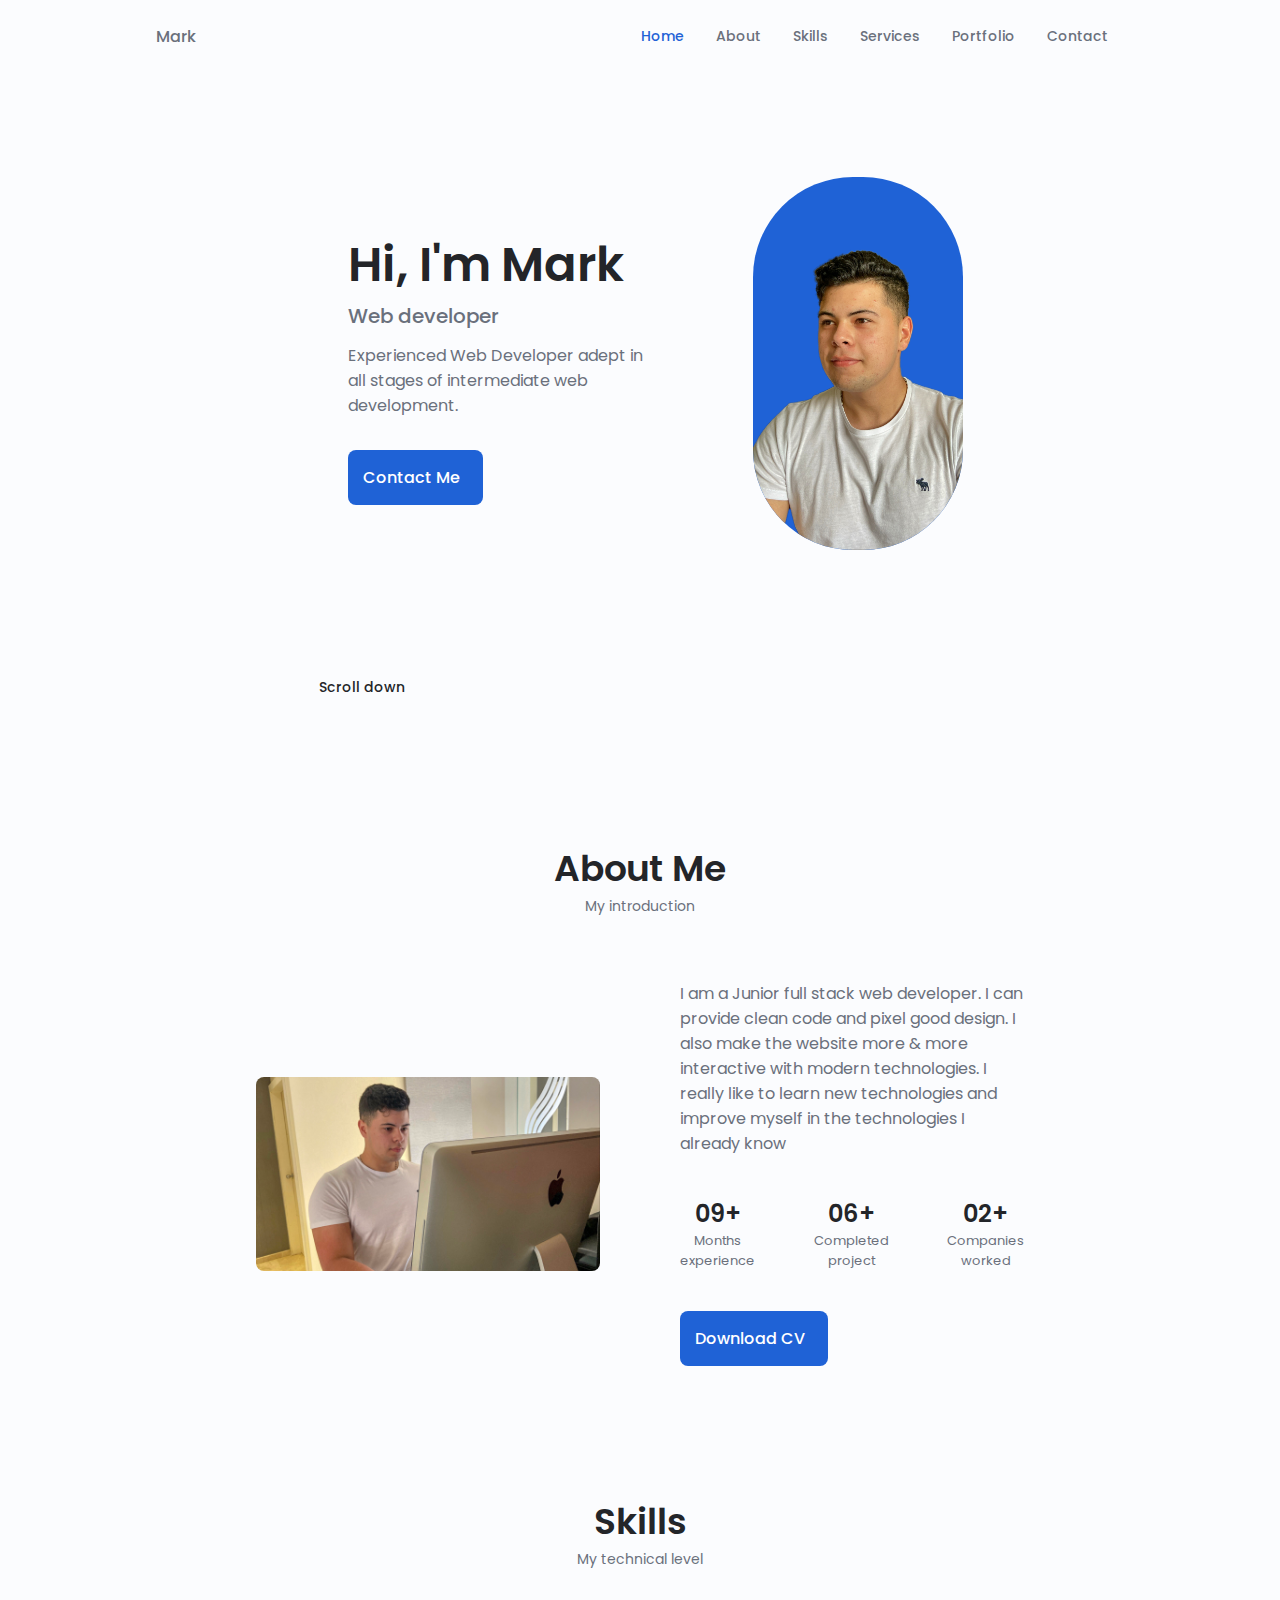
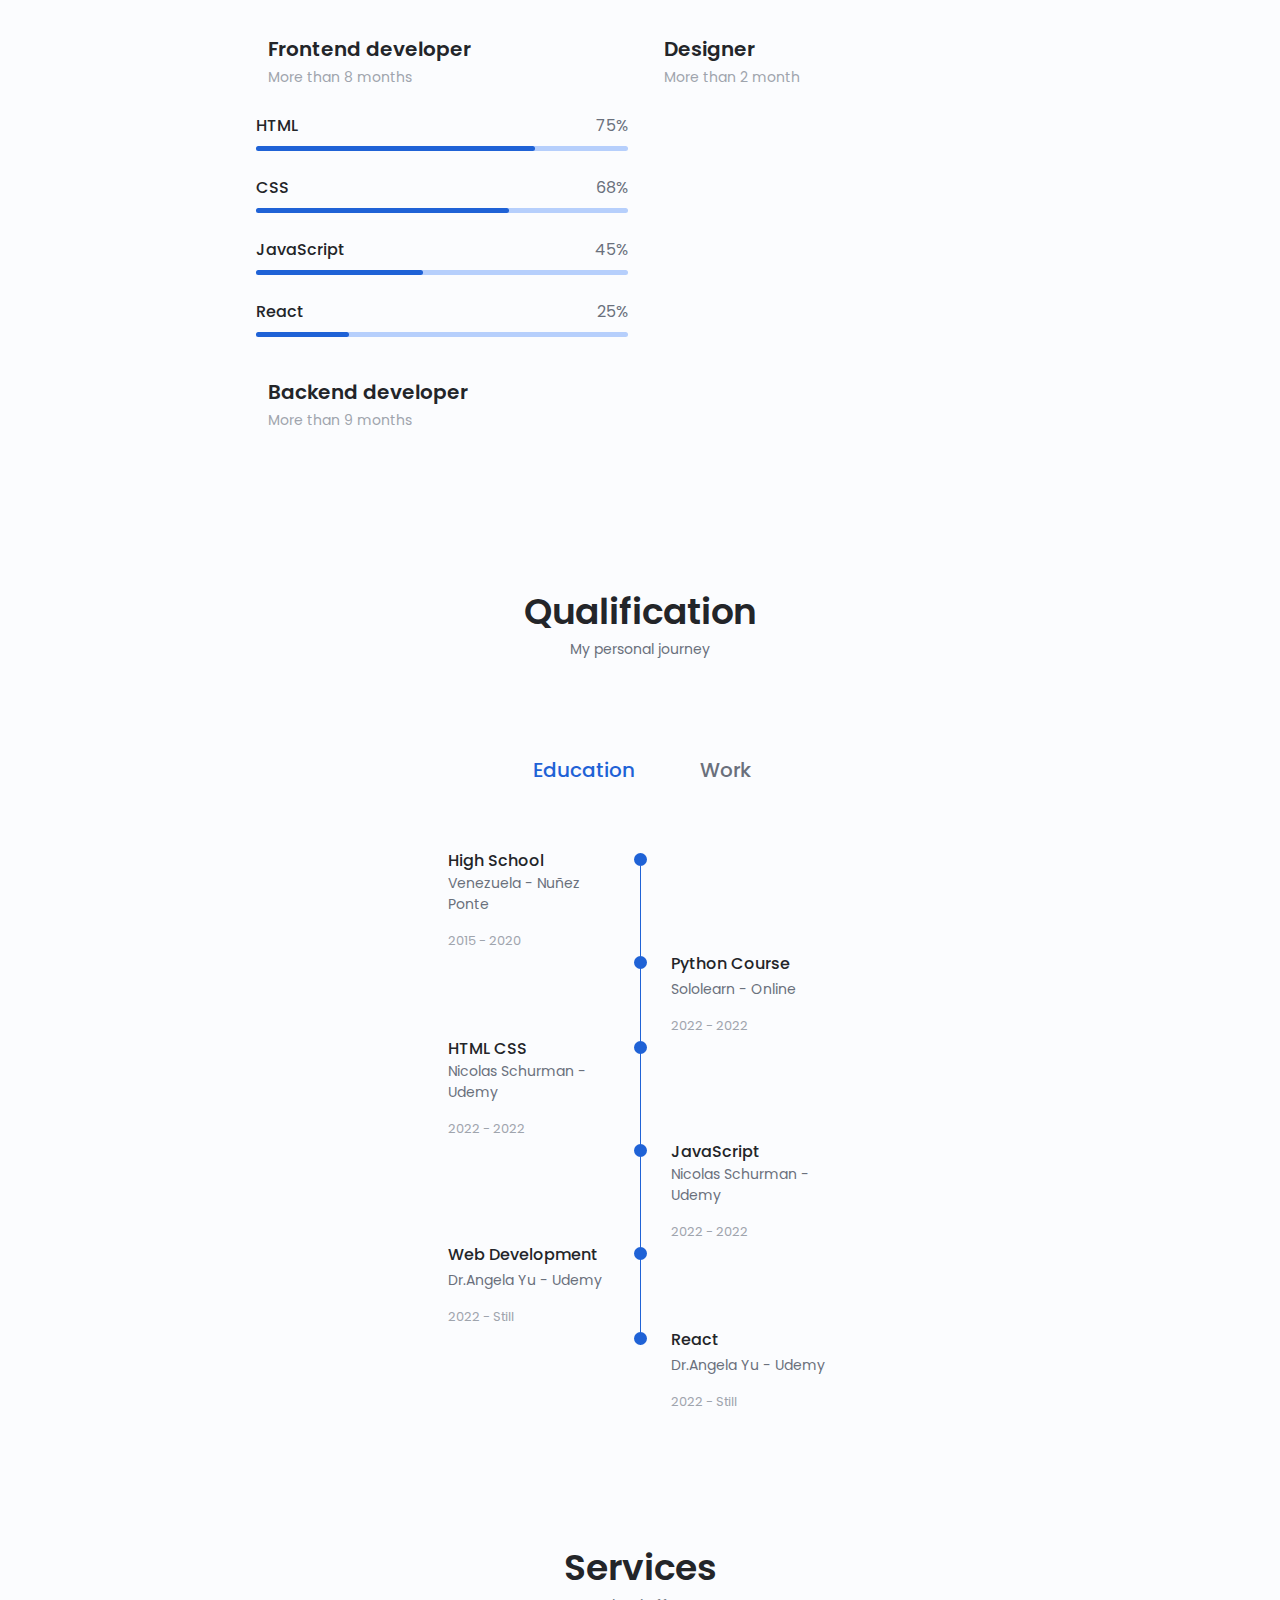
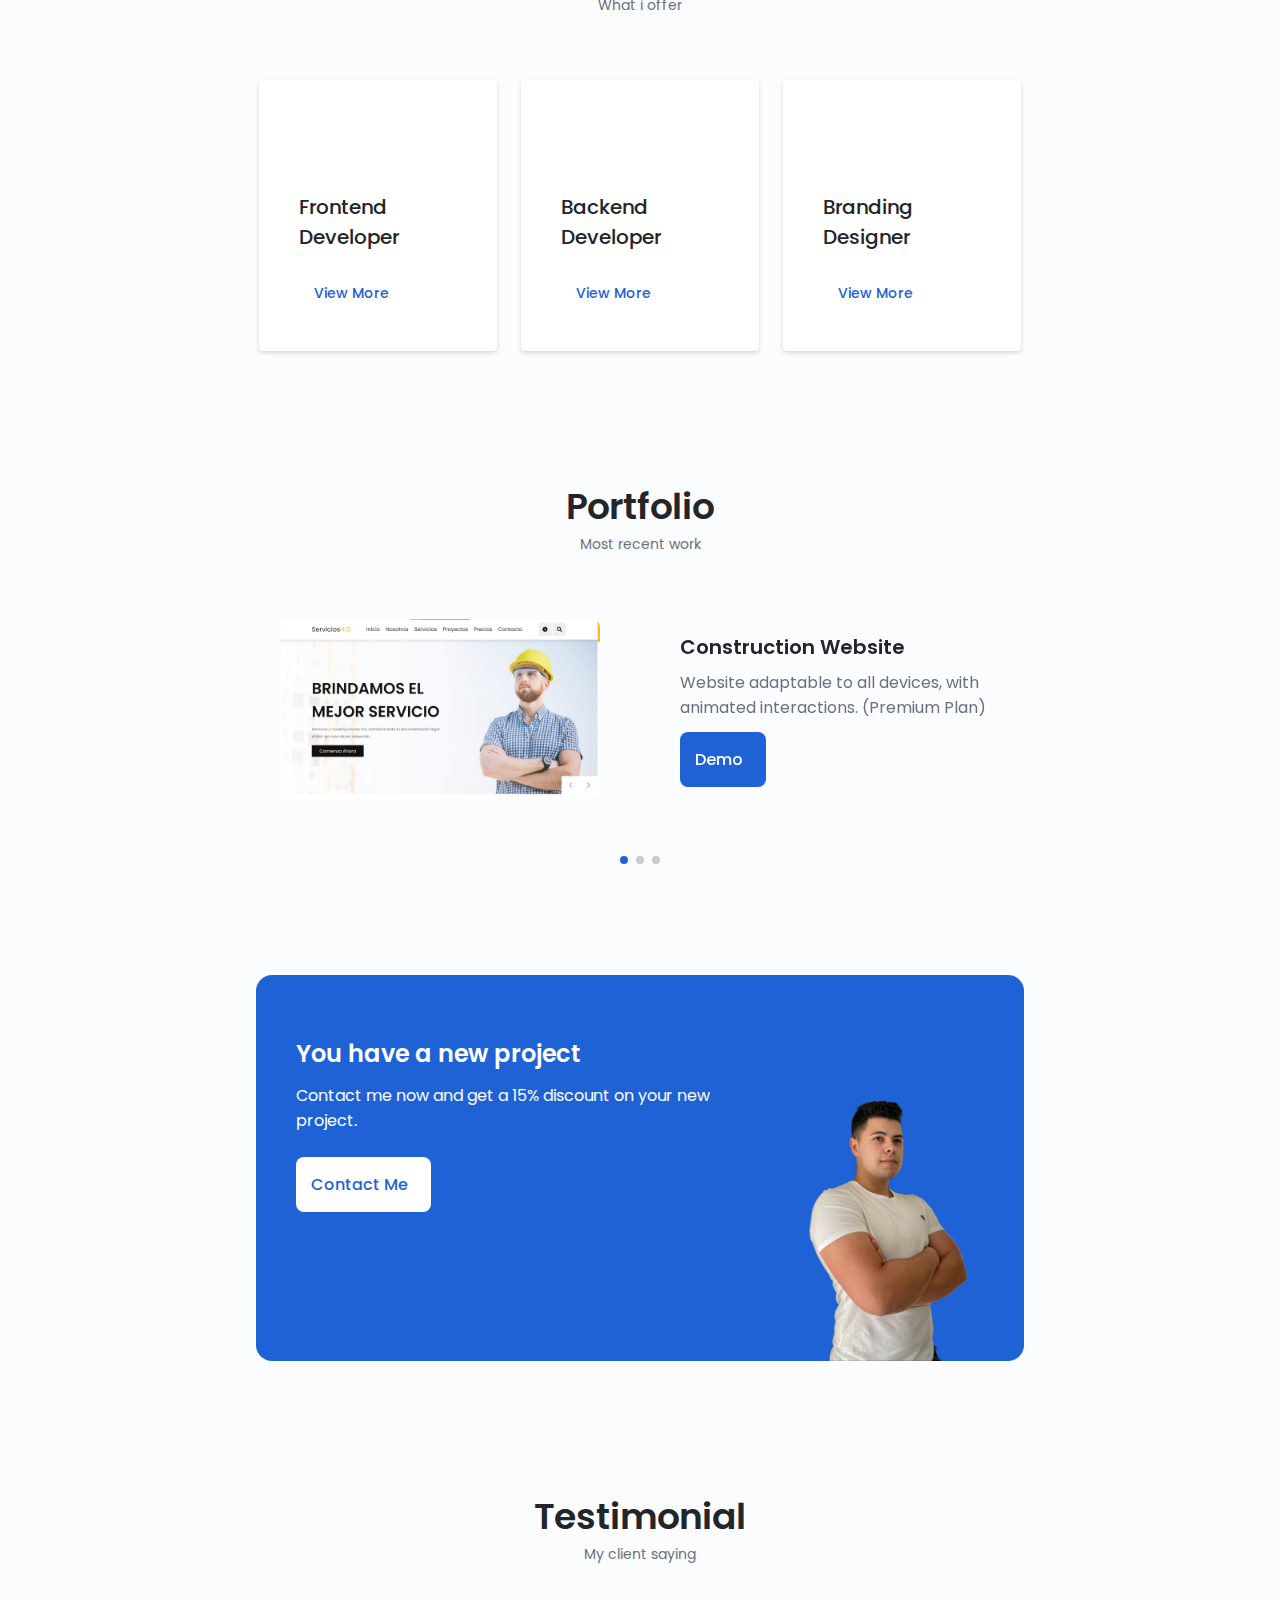
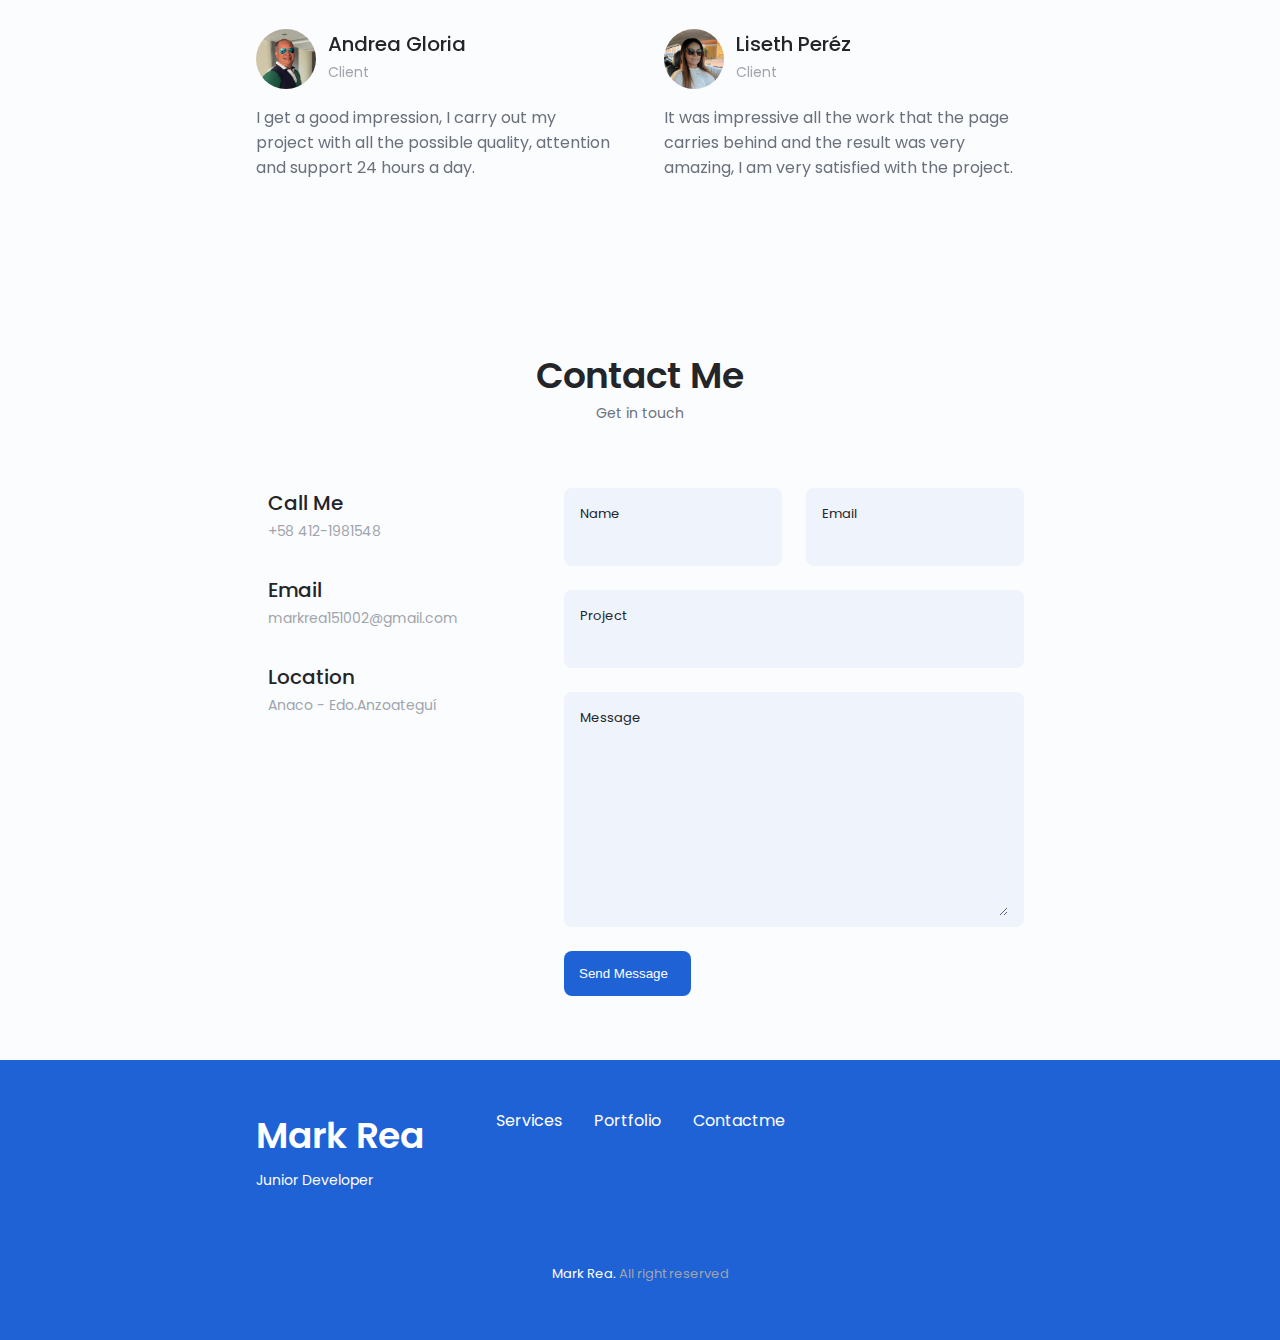
==== index.html @ 1557831a "Personal Portfolio" ====
<!DOCTYPE html>
    <html lang="en">

<head>
  <meta charset="UTF-8">
  <meta name="viewport" content="width=device-width, initial-scale=1.0">

  <!--==================== UNICONS ====================-->
  <link rel="stylesheet" href="https://unicons.iconscout.com/release/v4.0.0/css/line.css">

  <!--==================== SWIPER CSS ====================-->
  <link rel="stylesheet" href="assets/css/swiper-bundle.min.css">

  <!--==================== CSS ====================-->
  <link rel="stylesheet" href="assets/css/styles.css">

  <title>Mark Rea</title>
</head>

<body>
  <!--==================== HEADER ====================-->
  <header class="header" id="header">
    <nav class="nav container">
      <a href="#" class="nav__logo">Mark</a>


      <div class="nav__menu" id="nav-menu">
        <ul class="nav__list grid">
          <li class="nav__item">
            <a href="#home" class="nav__link active-link">
              <i class="uil uil-estate nav__icon"></i> Home
            </a>
          </li>
          <li class="nav__item">
            <a href="#about" class="nav__link">
              <i class="uil uil-user nav__icon"></i> About
            </a>
          </li>
          <li class="nav__item">
            <a href="#skills" class="nav__link">
              <i class="uil uil-file-alt nav__icon"></i> Skills
            </a>
          </li>
          <li class="nav__item">
            <a href="#services" class="nav__link">
              <i class="uil uil-briefcase-alt nav__icon"></i> Services
            </a>
          </li>
          <li class="nav__item">
            <a href="#portfolio" class="nav__link">
              <i class="uil uil-scenery nav__icon"></i> Portfolio
            </a>
          </li>
          <li class="nav__item">
            <a href="#contact" class="nav__link">
              <i class="uil uil-message nav__icon"></i> Contact
            </a>
          </li>
        </ul>
        <i class="uil uil-times nav__close" id="nav-close"></i>
      </div>

      <div class="nav__btns">
        <!--===== Theme change button =======-->
        <i class="uil uil-moon change-theme" id="theme-button"></i>

        <div class="nav__toggle" id="nav-toggle">
          <i class="uil uil-apps"></i>
        </div>
      </div>
    </nav>
  </header>

  <!--==================== MAIN ====================-->
  <main class="main">
    <!--==================== HOME ====================-->
    <section class="home section" id="home">
      <div class="home__container container grid">
        <div class="home__content grid">
          <div class="home__social">
            <a href="https://www.facebook.com/profile.php?id=100080212658154" target="_blank" class="home__social-icon">
              <i class="uil uil-facebook-f"></i>
            </a>
            <a href="https://twitter.com/MarkRea1516" target="_blank" class="home__social-icon">
              <i class="uil uil-twitter-alt"></i>
            </a>
            <a href="https://instagram.com/mark1915_" target="_blank" class="home__social-icon">
              <i class="uil uil-instagram"></i>
            </a>
          </div>
          <div class="home__img">
              <!-- <svg class="home__blob" viewBox="0 0 200 187" xmlns="http://www.w3.org/2000/svg" xmlns:xlink="http://www.w3.org/1999/xlink">
              <mask id="mask0" mask-type="alpha">
                <path d="M190.312 36.4879C206.582 62.1187 201.309 102.826 182.328 134.186C163.346 165.547
                                    130.807 187.559 100.226 186.353C69.6454 185.297 41.0228 161.023 21.7403 129.362C2.45775
                                    97.8511 -7.48481 59.1033 6.67581 34.5279C20.9871 10.1032 59.7028 -0.149132 97.9666
                                    0.00163737C136.23 0.303176 174.193 10.857 190.312 36.4879Z" />
              </mask>
              <g mask="url(#mask0)">
                <path d="M190.312 36.4879C206.582 62.1187 201.309 102.826 182.328 134.186C163.346
                                    165.547 130.807 187.559 100.226 186.353C69.6454 185.297 41.0228 161.023 21.7403
                                    129.362C2.45775 97.8511 -7.48481 59.1033 6.67581 34.5279C20.9871 10.1032 59.7028
                                    -0.149132 97.9666 0.00163737C136.23 0.303176 174.193 10.857 190.312 36.4879Z" />

                <image class="home__blob-img" x="12" y="18" xlink:href="assets/img/main-photo.png" />
              </g>
            </svg>  -->
            <img src="/assets/img/main-photo.png" class="home__blob-img" alt="">
          </div>
          <div class="home__data">
            <h1 class="home__title">Hi, I'm Mark</h1>
            <h3 class="home__subtitle">Web developer</h3>
            <p class="home__description">Experienced Web Developer adept in all stages of intermediate web 
            development.
            </p>
            <a href="mailto:markrea151002@gmail.com" class="button__main button--flex">
              Contact Me <i class="uil uil-message button__icon"></i>
            </a>
          </div>
        </div>

        <div class="home__scroll">
          <a href="#about" class="home__scroll-button button--flex">
            <i class="uil uil-mouse-alt home__scroll-mouse"></i>
            <span class="home__scroll-name">Scroll down</span>
            <i class="uil uil-arrow-down home__scroll-arrow"></i>
          </a>
        </div>
      </div>
    </section>

    <!--==================== ABOUT ====================-->
    <section class="about section" id="about">
      <h2 class="section__title">About Me</h2>
      <span class="section__subtitle">My introduction</span>

      <div class="about__container container grid">
        <img src="assets/img/portfolio-about.jpg" alt="" class="about__img">

        <div class="about__data">
          <p class="about__description">I am a Junior full stack web developer.
            I can provide clean code and pixel good design. I also make the website more & more
            interactive with modern technologies. I really like to learn new technologies and improve
            myself in the technologies I already know</p>

          <div class="about__info">
            <div>
              <span class="about__info-title">09+</span>
              <span class="about__info-name">Months <br> experience</span>
            </div>

            <div>
              <span class="about__info-title">06+</span>
              <span class="about__info-name">Completed <br> project</span>
            </div>

            <div>
              <span class="about__info-title">02+</span>
              <span class="about__info-name">Companies <br> worked</span>
            </div>
          </div>

          <div class="about__buttons">
            <a download="" href="assets/pdf/Mark - CV.pdf" class="button button--flex">
              Download CV<i class="uil uil-download-alt button__icon"></i>
            </a>
          </div>
        </div>
      </div>
    </section>

    <!--==================== SKILLS ====================-->
    <section class="skills section" id="skills">
      <h2 class="section__title">Skills</h2>
      <span class="section__subtitle">My technical level</span>

      <div class="skills__container container grid">
        <div>
          <!--==================== SKILLS 1====================-->
          <div class="skills__content skills__open">
            <div class="skills__header">
              <i class="uil uil-brackets-curly skills__icon"></i>

              <div>
                <h1 class="skills__title">Frontend developer</h1>
                <span class="skills__subtitle">More than 8 months</span>
              </div>

              <i class="uil uil-angle-down skills__arrow"></i>
            </div>

            <div class="skills__list grid">
              <div class="skills__data">
                <div class="skills__titles">
                  <h3 class="skills__name">HTML</h3>
                  <span class="skills__number">75%</span>
                </div>
                <div class="skills__bar">
                  <span class="skills__percentage skills__html"></span>
                </div>
              </div>

              <div class="skills__data">
                <div class="skills__titles">
                  <h3 class="skills__name">CSS</h3>
                  <span class="skills__number">68%</span>
                </div>
                <div class="skills__bar">
                  <span class="skills__percentage skills__css"></span>
                </div>
              </div>

              <div class="skills__data">
                <div class="skills__titles">
                  <h3 class="skills__name">JavaScript</h3>
                  <span class="skills__number">45%</span>
                </div>
                <div class="skills__bar">
                  <span class="skills__percentage skills__js"></span>
                </div>
              </div>

              <div class="skills__data">
                <div class="skills__titles">
                  <h3 class="skills__name">React</h3>
                  <span class="skills__number">25%</span>
                </div>
                <div class="skills__bar">
                  <span class="skills__percentage skills__react"></span>
                </div>
              </div>
            </div>
          </div>


          <!--==================== SKILLS 2====================-->
          <div class="skills__content skills__close">
            <div class="skills__header">
              <i class="uil uil-server-network skills__icon"></i>

              <div>
                <h1 class="skills__title">Backend developer</h1>
                <span class="skills__subtitle">More than 9 months</span>
              </div>

              <i class="uil uil-angle-down skills__arrow"></i>
            </div>

            <div class="skills__list grid">
              <div class="skills__data">
                <div class="skills__titles">
                  <h3 class="skills__name">PHP</h3>
                  <span class="skills__number">15%</span>
                </div>
                <div class="skills__bar">
                  <span class="skills__percentage skills__php"></span>
                </div>
              </div>

              <div class="skills__data">
                <div class="skills__titles">
                  <h3 class="skills__name">Node Js</h3>
                  <span class="skills__number">20%</span>
                </div>
                <div class="skills__bar">
                  <span class="skills__percentage skills__node"></span>
                </div>
              </div>

              <div class="skills__data">
                <div class="skills__titles">
                  <h3 class="skills__name">Firebase</h3>
                  <span class="skills__number">10%</span>
                </div>
                <div class="skills__bar">
                  <span class="skills__percentage skills__firebase"></span>
                </div>
              </div>

              <div class="skills__data">
                <div class="skills__titles">
                  <h3 class="skills__name">Python</h3>
                  <span class="skills__number">60%</span>
                </div>
                <div class="skills__bar">
                  <span class="skills__percentage skills__python"></span>
                </div>
              </div>
            </div>
          </div>
        </div>

        <div>
          <!--==================== SKILLS 3====================-->
          <div class="skills__content skills__close">
            <div class="skills__header">
              <i class="uil uil-swatchbook skills__icon"></i>

              <div>
                <h1 class="skills__title">Designer</h1>
                <span class="skills__subtitle">More than 2 month</span>
              </div>

              <i class="uil uil-angle-down skills__arrow"></i>
            </div>

            <div class="skills__list grid">
              <div class="skills__data">
                <div class="skills__titles">
                  <h3 class="skills__name">Figma</h3>
                  <span class="skills__number">10%</span>
                </div>
                <div class="skills__bar">
                  <span class="skills__percentage skills__figma"></span>
                </div>
              </div>

              <div class="skills__data">
                <div class="skills__titles">
                  <h3 class="skills__name">Sketch</h3>
                  <span class="skills__number">10%</span>
                </div>
                <div class="skills__bar">
                  <span class="skills__percentage skills__sketch"></span>
                </div>
              </div>

              <div class="skills__data">
                <div class="skills__titles">
                  <h3 class="skills__name">Photoshop</h3>
                  <span class="skills__number">30%</span>
                </div>
                <div class="skills__bar">
                  <span class="skills__percentage skills__photoshop"></span>
                </div>
              </div>
            </div>
          </div>
        </div>
      </div>
    </section>

    <!--==================== QUALIFICATION ====================-->
    <section class="qualification section">
      <h2 class="section__title">Qualification</h2>
      <span class="section__subtitle">My personal journey</span>

      <div class="qualification__container container">
        <div class="qualification__tabs">
          <div class="qualification__button button--flex qualification__active" data-target="#education">
            <i class="uil uil-graduation-cap qualification__icon"></i>
            Education
          </div>

          <div class="qualification__button button--flex" data-target="#work">
            <i class="uil uil-briefcase-alt qualification__icon"></i>
            Work
          </div>
        </div>


        <div class="qualification__sections">

          <!--==================== QUALIFICATION  CONTENT 1====================-->
          <div class="qualification__content qualification__active" data-content id="education">
            <!--==================== QUALIFICATION 1====================-->
            <div class="qualification__data">
              <div>
                <h3 class="qualification__title">High School</h3>
                <span class="qualification__subtitle">Venezuela - Nuñez Ponte</span>
                <div class="qualification__calendar">
                  <i class="uil uil-calendar-alt"></i>
                  2015 - 2020
                </div>
              </div>

              <div>
                <span class="qualification__rounder"></span>
                <span class="qualification__line"></span>
              </div>
            </div>

            <!--==================== QUALIFICATION 2====================-->
            <div class="qualification__data">
              <div></div>

              <div>
                <span class="qualification__rounder"></span>
                <span class="qualification__line"></span>
              </div>


              <div>
                <h3 class="qualification__title">Python Course</h3>
                <span class="qualification__subtitle">Sololearn - Online</span>
                <div class="qualification__calendar">
                  <i class="uil uil-calendar-alt"></i>
                  2022 - 2022
                </div>
              </div>
            </div>

            <!--==================== QUALIFICATION 3====================-->
            <div class="qualification__data">
              <div>
                <h3 class="qualification__title">HTML CSS</h3>
                <span class="qualification__subtitle">Nicolas Schurman - Udemy</span>
                <div class="qualification__calendar">
                  <i class="uil uil-calendar-alt"></i>
                  2022 - 2022
                </div>
              </div>

              <div>
                <span class="qualification__rounder"></span>
                <span class="qualification__line"></span>
              </div>
            </div>

            <!--==================== QUALIFICATION 4====================-->
            <div class="qualification__data">
              <div></div>

              <div>
                <span class="qualification__rounder"></span>
                <span class="qualification__line"></span>
              </div>


              <div>
                <h3 class="qualification__title">JavaScript</h3>
                <span class="qualification__subtitle">Nicolas Schurman - Udemy</span>
                <div class="qualification__calendar">
                  <i class="uil uil-calendar-alt"></i>
                  2022 - 2022
                </div>
              </div>
            </div>

            <!--==================== QUALIFICATION 5====================-->
            <div class="qualification__data">
              <div>
                <h3 class="qualification__title">Web Development</h3>
                <span class="qualification__subtitle">Dr.Angela Yu - Udemy</span>
                <div class="qualification__calendar">
                  <i class="uil uil-calendar-alt"></i>
                  2022 - Still
                </div>
              </div>

              <div>
                <span class="qualification__rounder"></span>
                <span class="qualification__line"></span>
              </div>
            </div>

            <!--==================== QUALIFICATION 6====================-->
            <div class="qualification__data">
              <div></div>

              <div>
                <span class="qualification__rounder"></span>
                <!-- <span class="qualification__line"></span> -->
              </div>

              <div>
                <h3 class="qualification__title">React</h3>
                <span class="qualification__subtitle">Dr.Angela Yu - Udemy</span>
                <div class="qualification__calendar">
                  <i class="uil uil-calendar-alt"></i>
                  2022 - Still
                </div>
              </div>
            </div> 

          </div>

          <!--==================== QUALIFICATION  CONTENT 2====================-->
          <div class="qualification__content" data-content id="work">
            <!--==================== QUALIFICATION 1====================-->
            <div class="qualification__data">
              <div>
                <h3 class="qualification__title">Personal Trainer</h3>
                <span class="qualification__subtitle">Anaco.Fitness - Venezuela</span>
                <div class="qualification__calendar">
                  <i class="uil uil-calendar-alt"></i>
                  2019 - 2020
                </div>
              </div>

              <div>
                <span class="qualification__rounder"></span>
                <span class="qualification__line"></span>
              </div>
            </div>

            <!--==================== QUALIFICATION 2====================-->
            <div class="qualification__data">
              <div></div>

              <div>
                <span class="qualification__rounder"></span>
                <span class="qualification__line"></span>
              </div>


              <div>
                <h3 class="qualification__title">Salesman</h3>
                <span class="qualification__subtitle">Cheese&Burguer - Venezuela</span>
                <div class="qualification__calendar">
                  <i class="uil uil-calendar-alt"></i>
                  2020 - 2021
                </div>
              </div>
            </div>

            <!--==================== QUALIFICATION 3====================-->
            <div class="qualification__data">
              <div>
                <h3 class="qualification__title">Salesman</h3>
                <span class="qualification__subtitle">Inv Niarg - Venezuela</span>
                <div class="qualification__calendar">
                  <i class="uil uil-calendar-alt"></i>
                  2021 - 2022
                </div>
              </div>

              <div>
                <span class="qualification__rounder"></span>
                <span class="qualification__line"></span>
              </div>
            </div>

             <!--==================== QUALIFICATION 4====================-->
             <div class="qualification__data">
              <div></div>

              <div>
                <span class="qualification__rounder"></span>
                <span class="qualification__line"></span>
              </div>


              <div>
                <h3 class="qualification__title">Web Developer</h3>
                <span class="qualification__subtitle">Servicios H.G - Venezuela</span>
                <div class="qualification__calendar">
                  <i class="uil uil-calendar-alt"></i>
                  2022 - 2022
                </div>
              </div>
            </div>

            <!--==================== QUALIFICATION 5====================-->
            <div class="qualification__data">
              <div>
                <h3 class="qualification__title">Web Developer</h3>
                <span class="qualification__subtitle">La Hamburguesa - Venezuela</span>
                <div class="qualification__calendar">
                  <i class="uil uil-calendar-alt"></i>
                  2022 - 2022
                </div>
              </div>

              <div>
                <span class="qualification__rounder"></span>
                <!-- <span class="qualification__line"></span> -->
              </div>
            </div>
            
          </div>

        </div>
      </div>
    </section>

    <!--==================== SERVICES ====================-->
    <section class="services section" id="services">
      <h2 class="section__title">Services</h2>
      <span class="section__subtitle">What i offer</span>

      <div class="services__container container grid">
        <!--==================== SERVICES 1====================-->
        <div class="services__content">
          <div>
            <i class="uil uil-web-grid services__icon"></i>
            <h3 class="services__title">Frontend <br> Developer</h3>
          </div>

          <span class="button button--flex button--small button--link services__button">
            View More
            <i class="uil uil-arrow-right button__icon"></i>
          </span>

          <div class="services__modal">
            <div class="services__modal-content">
              <h4 class="services__modal-title">Frontend <br> Developer</h4>
              <i class="uil uil-times services__modal-close"></i>

              <ul class="services__modal-services grid">
                <li class="services__modal-service">
                  <i class="uil uil-check-circle services__modal-icon"></i>
                  <p>I develop the user interface.</p>
                </li>

                <li class="services__modal-service">
                  <i class="uil uil-check-circle services__modal-icon"></i>
                  <p>Web page development</p>
                </li>

                <li class="services__modal-service">
                  <i class="uil uil-check-circle services__modal-icon"></i>
                  <p>I create creative element interactions.</p>
                </li>

                <li class="services__modal-service">
                  <i class="uil uil-check-circle services__modal-icon"></i>
                  <p>I position your company brand.</p>
                </li>
              </ul>
            </div>
          </div>
        </div>

        <!--==================== SERVICES 2====================-->
        <div class="services__content">
          <div>
            <i class="uil uil-arrow services__icon"></i>
            <h3 class="services__title">Backend <br> Developer</h3>
          </div>

          <span class="button button--flex button--small button--link services__button">
            View More
            <i class="uil uil-arrow-right button__icon"></i>
          </span>

          <div class="services__modal">
            <div class="services__modal-content">
              <h4 class="services__modal-title">Backend <br> Developer</h4>
              <i class="uil uil-times services__modal-close"></i>

              <ul class="services__modal-services grid">
                <li class="services__modal-service">
                  <i class="uil uil-check-circle services__modal-icon"></i>
                  <p>I can resolve problems.</p>
                </li>

                <li class="services__modal-service">
                  <i class="uil uil-check-circle services__modal-icon"></i>
                  <p>Easy learning of technologies.</p>
                </li>

                <li class="services__modal-service">
                  <i class="uil uil-check-circle services__modal-icon"></i>
                  <p>I can create functional programs.</p>
                </li>
              </ul>
            </div>
          </div>
        </div>

        <!--==================== SERVICES 3====================-->
        <div class="services__content">
          <div>
            <i class="uil uil-pen services__icon"></i>
            <h3 class="services__title">Branding <br> Designer</h3>
          </div>

          <span class="button button--flex button--small button--link services__button">
            View More
            <i class="uil uil-arrow-right button__icon"></i>
          </span>

          <div class="services__modal">
            <div class="services__modal-content">
              <h4 class="services__modal-title">Branding <br> Designer</h4>
              <i class="uil uil-times services__modal-close"></i>

              <ul class="services__modal-services grid">
                <li class="services__modal-service">
                  <i class="uil uil-check-circle services__modal-icon"></i>
                  <p>Still working in this section.</p>
                </li>
              </ul>
            </div>
          </div>
        </div>
      </div>
    </section>

    <!--==================== PORTFOLIO ====================-->
    <section class="portfolio section" id="portfolio">
      <h2 class="section__title">Portfolio</h2>
      <span class="section__subtitle">Most recent work</span>

      <div class="portfolio__container container swiper-container">
        <div class="swiper-wrapper">
          <!--==================== PORTFOLIO 1====================-->
          <div class="portfolio__content grid swiper-slide">
            <img src="assets/img/project-1.png" alt="" class="portfolio__img">

            <div class="portafolio__data">
              <h3 class="portfolio__title">Construction Website</h3>
              <p class="portfolio__description">Website adaptable to all devices, with animated interactions. (Premium Plan)
              </p>
              <a href="Empresa-H.G/index.html" class="button button--flex button--small portfolio__button">
                Demo
                <i class="uil uil-arrow-right button__icon"></i>
              </a>
            </div>
          </div>

          <!--==================== PORTFOLIO 2====================-->
          <div class="portfolio__content grid swiper-slide">
            <img src="assets/img/project-2.png" alt="" class="portfolio__img">

            <div class="portafolio__data">
              <h3 class="portfolio__title">Food Website</h3>
              <p class="portfolio__description">Website with full menu, animation and interactions. (Ultimate Plan)
              </p>
              <a href="Alimentos Mark/index.html" class="button button--flex button--small portfolio__button">
                Demo
                <i class="uil uil-arrow-right button__icon"></i>
              </a>
            </div>
          </div>

          <!--==================== PORTFOLIO 3====================-->
          <div class="portfolio__content grid swiper-slide">
            <img src="assets/img/project-3.png" alt="" class="portfolio__img">

            <div class="portafolio__data">
              <h3 class="portfolio__title">Simple Portfolio</h3>
              <p class="portfolio__description">Simple Portfolio Website with only HTML and CSS. (Basic Plan)
              </p>
              <a href="PORTAFOLIO/index.html" class="button button--flex button--small portfolio__button">
                Demo
                <i class="uil uil-arrow-right button__icon"></i>
              </a>
            </div>
          </div>
        </div>

        <!--======== Add Arrows =========-->
        <div class="swiper-button-next">
          <i class="uil uil-angle-right-b swiper-portfolio-icon"></i>
        </div>
        <div class="swiper-button-prev">
          <i class="uil uil-angle-left-b swiper-portfolio-icon"></i>
        </div>

        <!--======== Add Pagination =========-->
        <div class="swiper-pagination"></div>
      </div>
    </section>

    <!--==================== PROJECT IN MIND ====================-->
    <section class="project section">
      <div class="project__bg">
        <div class="project__container container grid">
          <div class="project__data">
            <h2 class="project__title">You have a new project</h2>
            <p class="project__description">Contact me now and get a 15% discount on your new project.</p>
            <a href="mailto:markrea151002@gmail.com" class="button button--flex button--white">
              Contact Me
              <i class="uil uil-message project__icon button__icon"></i>
            </a>
          </div>

          <img src="assets/img/extra.png" alt="" class="project__img">
        </div>
      </div>
    </section>

    <!--==================== TESTIMONIAL ====================-->
    <section class="testimonial section">
      <h2 class="section__title">Testimonial</h2>
      <span class="section__subtitle">My client saying</span>

      <div class="testimonial__container container swiper-container">
        <div class="swiper-wrapper">
          <!--==================== TESTIMONIAL 1 ====================-->
          <div class="testimonial__content swiper-slide">
            <div class="testimonial__data">
              <div class="testimonial__header">
                <img src="assets/img/testimonial-1.jpg" alt="" class="testimonial__img">

                <div>
                  <h3 class="testimonial__name">Andrea Gloria</h3>
                  <span class="testimonial__client">Client</span>
                </div>
              </div>

              <div>
                <i class="uil uil-star testimonial__icon-star"></i>
                <i class="uil uil-star testimonial__icon-star"></i>
                <i class="uil uil-star testimonial__icon-star"></i>
                <i class="uil uil-star testimonial__icon-star"></i>
                <i class="uil uil-star testimonial__icon-star"></i>
              </div>
            </div>

            <p class="testimonial__description">I get a good impression, I carry
              out my project with all the possible quality, attention and
              support 24 hours a day.
            </p>
          </div>

          <!--==================== TESTIMONIAL 2 ====================-->
          <div class="testimonial__content swiper-slide">
            <div class="testimonial__data">
              <div class="testimonial__header">
                <img src="assets/img/testimonial-2.jpg" alt="" class="testimonial__img">

                <div>
                  <h3 class="testimonial__name">Liseth Peréz</h3>
                  <span class="testimonial__client">Client</span>
                </div>
              </div>

              <div>
                <i class="uil uil-star testimonial__icon-star"></i>
                <i class="uil uil-star testimonial__icon-star"></i>
                <i class="uil uil-star testimonial__icon-star"></i>
                <i class="uil uil-star testimonial__icon-star"></i>
                <i class="uil uil-star testimonial__icon-star"></i>
              </div>
            </div>

            <p class="testimonial__description">It was impressive all the work that the page
              carries behind and the result was very amazing, I am very satisfied with the project.
            </p>
          </div>

          <!--==================== TESTIMONIAL 3 ====================-->
          <div class="testimonial__content swiper-slide">
            <div class="testimonial__data">
              <div class="testimonial__header">
                <img src="assets/img/testimonial-3.jpg" alt="" class="testimonial__img">

                <div>
                  <h3 class="testimonial__name">Fabiola Carpio</h3>
                  <span class="testimonial__client">Client</span>
                </div>
              </div>

              <div>
                <i class="uil uil-star testimonial__icon-star"></i>
                <i class="uil uil-star testimonial__icon-star"></i>
                <i class="uil uil-star testimonial__icon-star"></i>
                <i class="uil uil-star testimonial__icon-star"></i>
                <i class="uil uil-star testimonial__icon-star"></i>
              </div>
            </div>

            <p class="testimonial__description">He really impressed me how he made all the ideas
              I proposed come true, to give me a really good job with great quality.
            </p>
          </div>
        </div>

        <!--========= Add Pagination ==========-->
        <div class="swiper-pagination swiper-pagination-testimonial"></div>
      </div>
    </section>

    <!--==================== CONTACT ME ====================-->
    <section class="contact section" id="contact">
      <h2 class="section__title">Contact Me</h2>
      <span class="section__subtitle">Get in touch</span>

      <div class="contact__container container grid">
        <div>
          <div class="contact__information">
            <i class="uil uil-phone-alt contact__icon"></i>

            <div>
              <h3 class="contact__title">Call Me</h3>
              <span class="contact__subtitle">+58 412-1981548</span>
            </div>
          </div>

          <div class="contact__information">
            <i class="uil uil-envelope contact__icon"></i>

            <div>
              <h3 class="contact__title">Email</h3>
              <span class="contact__subtitle">markrea151002@gmail.com</span>
            </div>
          </div>

          <div class="contact__information">
            <i class="uil uil-map-marker contact__icon"></i>

            <div>
              <h3 class="contact__title">Location</h3>
              <span class="contact__subtitle">Anaco - Edo.Anzoateguí</span>
            </div>
          </div>
        </div>

        <form action="mailto:markrea151002@gmail.com" method="post" enctype="text/plain" class="contact__form grid">
          <div class="contact__inputs grid">
            <div class="contact__content">
              <label for="" class="contact__label">Name</label>
              <input type="text" name="yourName" class="contact__input">
            </div>
            <div class="contact__content">
              <label for="" class="contact__label">Email</label>
              <input type="email" name="yourEmail" class="contact__input">
            </div>
          </div>

          <div class="contact__content">
            <label for="" class="contact__label">Project</label>
            <input type="text" name="yourProject" class="contact__input">
          </div>
          <div class="contact__content">
            <label for="" class="contact__label">Message</label>
            <textarea name="yourMessage" id="" cols="0" rows="7" class="contact__input"></textarea>
            </div>
            <div>
              <button type="submit" name=""  class="button button--flex">
                Send Message
                <i class="uil uil-message button__icon"></i>
              </button>
            </div>
          </div>
        </form>
      </div>
    </section>
  </main>

  <!--==================== FOOTER ====================-->
  <footer class="footer">
    <div class="footer__bg">
      <div class="footer__container container grid">
        <div>
          <h1 class="footer__title">Mark Rea</h1>
          <span class="footer__subtitle">Junior Developer</span>
        </div>

        <ul class="footer__links">
          <li>
            <a href="#services" class="footer__link">Services</a>
          </li>
          <li>
            <a href="#portfolio" class="footer__link">Portfolio</a>
          </li>
          <li>
            <a href="#contact" class="footer__link">Contactme</a>
          </li>
        </ul>

        <div class="footer__socials">
          <a href="https://www.facebook.com/profile.php?id=100080212658154" target="_blank" class="footer__social">
            <i class="uil uil-facebook-f"></i>
          </a>

          <a href="https://instagram.com/mark1915_" target="_blank" class="footer__social">
            <i class="uil uil-instagram"></i>
          </a>

          <a href="https://twitter.com/MarkRea1516" target="_blank" class="footer__social">
            <i class="uil uil-twitter-alt"></i>
          </a>
        </div>
      </div>

      <p class="footer__copy"> <a class="footer__link" href="https://instagram.com/mark1915_">Mark Rea.</a> All right reserved</p>
    </div>
  </footer>

  <!--==================== SCROLL TOP ====================-->
  <a href="#" class="scrollup" id="scroll-up">
    <i class="uil uil-arrow-up scrollup__icon"></i>
  </a>

  <!--==================== SWIPER JS ====================-->
  <script src="assets/js/swiper-bundle.min.js"></script>

  <!--==================== MAIN JS ====================-->
  <script src="assets/js/main.js"></script>

</body>

</html>
---- assets/css/styles.css ----
/*==================== GOOGLE FONTS ====================*/
@import url("https://fonts.googleapis.com/css2?family=Poppins:wght@400;500;600&display=swap");

/*==================== VARIABLES CSS ====================*/
:root {
    --header-height: 3rem;

    /*========== Colors ==========*/
    /* Change favorite color */
    --hue-color: 218; /*Purple 250 - Green 142 - Blue 230 - Pink 340*/

    /* HSL color mode */
    --first-color: hsl(var(--hue-color), 75%, 48%);
    --first-color-second: hsl(var(--hue-color), 75%, 48%);
    --first-color-alt: hsl(var(--hue-color), 57%, 53%);
    --first-color-lighter: hsl(var(--hue-color), 92%, 85%);
    --title-color: hsl(var(--hue-color), 8%, 15%);
    --text-color: hsl(var(--hue-color), 8%, 45%);
    --text-color-light: hsl(var(--hue-color), 8%, 65%);
    --input-color: hsl(var(--hue-color), 70%, 96%);
    --body-color: hsl(var(--hue-color), 60%, 99%);
    --container-color: #fff;
    --scroll-bar-color: hsl(var(--hue-color), 12%, 90%);
    --scroll-thumb-color: hsl(var(--hue-color), 12%, 80%);

    /*========== Font and typography ==========*/
    --body-font: 'Poppins', sans-serif;

    /* .5rem = 8px, 1rem = 16px, 1.5rem = 24px ... */
    --big-font-size: 2rem;
    --h1-font-size: 1.5rem;
    --h2-font-size: 1.25rem;
    --h3-font-size: 1.125rem;
    --normal-font-size: .938rem;
    --small-font-size: .813rem;
    --smaller-font-size: .75rem;

    /*========== Font weight ==========*/
    --font-medium: 500;
    --font-semi-bold: 600;

    /*========== Margenes Bottom ==========*/
    /* .25rem = 4px, .5rem = 8px, .75rem = 12px ... */
    --mb-0-25: .25rem;
    --mb-0-5: .5rem;
    --mb-0-75: .75rem;
    --mb-1: 1rem;
    --mb-1-5: 1.5rem;
    --mb-2: 2rem;
    --mb-2-5: 2.5rem;
    --mb-3: 3rem;

    /*========== z index ==========*/
    --z-tooltip: 10;
    --z-fixed: 100;
    --z-modal: 1000;
}

/* Font size for large devices */
@media screen and (min-width: 968px) {
    :root {
        --big-font-size: 3rem;
        --h1-font-size: 2.25rem;
        --h2-font-size: 1.5rem;
        --h3-font-size: 1.25rem;
        --normal-font-size: 1rem;
        --small-font-size: .875rem;
        --smaller-font-size: .813rem;
    }
}

/*========== Variables Dark theme ==========*/
body.dark-theme{
  /* HSL color mode */
  --first-color-second: hsl(var(--hue-color), 30%, 15%);
  --title-color: hsl(var(--hue-color), 8%, 95%);
  --text-color: hsl(var(--hue-color), 8%, 75%);
  --input-color: hsl(var(--hue-color), 29%, 16%);
  --body-color: hsl(var(--hue-color), 28%, 12%);
  --container-color: hsl(var(--hue-color), 29%, 16%);
  --scroll-bar-color: hsl(var(--hue-color), 12%, 48%);
  --scroll-thumb-color: hsl(var(--hue-color), 12%, 36%);
}

/*========== Button Dark/Light ==========*/
.nav__btns{
  display: flex;
  align-items: center;
}

.change-theme{
  font-size: 1.25rem;
  color: var(--title-color);
  margin-right: var(--mb-1);
  cursor: pointer;
}

.change-theme:hover{
  color: var(--first-color);
}

/*==================== BASE ====================*/
* {
  box-sizing: border-box;
  padding: 0;
  margin: 0;
}

html {
  scroll-behavior: smooth;
}

body {
  margin: 0 0 var(--header-height) 0;
  font-family: var(--body-font);
  font-size: var(--normal-font-size);
  background-color: var(--body-color);
  color: var(--text-color);
}

h1, h2, h3, h4 {
  color: var(--title-color);
  font-weight: var(--font-semi-bold);
}

ul {
  list-style: none;
}

a {
  text-decoration: none;
}

img {
  max-width: 100%;
  height: auto;
}

/*==================== REUSABLE CSS CLASSES ====================*/
.section {
  padding: 2rem 0 4rem;
}

.section__title {
  font-size: var(--h1-font-size);
  color: var(--title-color);
}

.section__subtitle {
  display: block;
  font-size: var(--small-font-size);
  margin-bottom: var(--mb-3);
}

.section__title,
.section__subtitle {
  text-align: center;
}

/*==================== LAYOUT ====================*/
.container {
  max-width: 768px;
  margin-left: var(--mb-1-5);
  margin-right: var(--mb-1-5);
}

.grid {
  display: grid;
  gap: 1.5rem;
}

.header {
  width: 100%;
  position: fixed;
  bottom: 0;
  left: 0;
  z-index: var(--z-fixed);
  background-color: var(--body-color);
}

/*==================== NAV ====================*/
.nav {
  max-width: 968px;
  height: var(--header-height);
  display: flex;
  justify-content: space-between;
  align-items: center;
}

.nav__logo,
.nav__toggle {
  color: var(--tittle-color);
  font-weight: var(--font-medium);
}

.nav__logo:hover {
  color: var(--first-color);
}

.nav__toggle {
  font-size: 1.1rem;
  cursor: pointer;
}

.nav__toggle:hover {
  color: var(--first-color);
}

@media screen and (max-width: 767px) {
  .nav__menu{
    position: fixed;
    bottom: -100%;
    left: 0;
    width: 100%;
    background-color: var(--body-color);
    padding: 2rem 1.5rem 4rem;
    box-shadow: 0 -1px 4px rgb(0, 0, 0, .15);
    border-radius: 1.5rem 1.5rem 0 0;
    transition: .3s;
  }

}

.nav__list {
  grid-template-columns: repeat(3, 1fr);
  gap: 2rem;
}

.nav__link {
  display: flex;
  flex-direction: column;
  align-items: center;
  font-size: var(--small-font-size);
  color: var(--tittle-color);
  font-weight: var(--font-medium);
}

.nav__link:hover {
  color: var(--first-color);
}

.nav__icon {
  font-size: 1.2rem;
}

.nav__close {
  position: absolute;
  right: 1.3rem;
  bottom: .5rem;
  font-size: 1.5rem;
  cursor: pointer;
  color: var(--first-color);
}

.nav__close:hover {
  color: var(--first-color-alt);
}
/* show menu */
.show-menu {
  bottom: 0;
}

/* Active link */
.active-link{
  color: var(--first-color);
}

/* Change background header */
.scroll-header{
  box-shadow: 0 -1px 4px rgba(0, 0, 0, .15);
}

/*==================== HOME ====================*/

.home__container {
  gap: 1rem;
  margin: 0;
}

.home__content {
  grid-template-columns: .5fr 3fr;
  padding-top: 3.5rem;
  align-items: center;
}

.home__social{
  padding: 20px;
  display: grid;
  grid-template-columns: max-content;
  row-gap: 1rem;
}

.home__social-icon{
  font-size: 1.25rem;
  color: var(--first-color);
}

.home__social-icon:hover {
  color: var(--first-color-alt);
}

.home__blob{
  width: 200px;
  height: 300px;
  fill: var(--first-color);
}

.home__blob-img {
  width: 210px;
  border-radius: 100px;
  background-color: var(--first-color);;
  margin: 25px;
}

.home__data {
  grid-column: 1/3;
}

.home__title{
  font-size: var(--big-font-size);
  margin-left: 20px;
}

.home__subtitle {
  font-size: var(--h3-font-size);
  color: var(--text-color);
  font-weight: var(--font-medium);
  margin-bottom: var(--mb-0-75);
  margin-left: 20px;
}

.home__description {
  margin-bottom: var(--mb-2);
  margin-left: 20px;
}

.button__main {
  display: inline-block;
  background-color: var(--first-color);
  color: #fff;
  padding: .5rem;
  border-radius: .5rem;
  font-weight: var(--font-medium);
  margin-left: 20px;
}

.home__scroll {
  display: none;
}

.home__scroll-button {
  color: var(--first-color);
  transition: .3s;
}

.home__scroll-button:hover {
  transform: translateY(.25rem);
}

.home__scroll-mouse {
  font-size: 2rem;
}

.home__scroll-name {
  font-size: var(--small-font-size);
  color: var(--title-color);
  font-weight: var(--font-medium);
  margin-right: var(--mb-0-25);
}

.home__scroll-arrow {
  font-size: 1.25rem;
}


/*==================== BUTTONS ====================*/
.button {
  display: inline-block;
  background-color: var(--first-color);
  color: #fff;
  padding: .5rem;
  border-radius: .5rem;
  font-weight: var(--font-medium);
}

.button:hover {
  background-color: var(--first-color-alt);
}

.button__icon {
  font-size: 1.25rem;
  margin-left: var(--mb-0-5);
  transition: .3s;
}

.button--white{
  background-color: #fff;
  color: var(--first-color);
}

.button--white:hover{
  background-color: #fff;
}

.button--flex{
  display: inline-flex;
  align-items: center;
  cursor: pointer;
}

.button--small {
  padding: .75rem 1rem;
}

.button--link {
  padding: 0;
  background-color: transparent;
  color: var(--first-color);
}

.button--link:hover {
  background-color: transparent;
  color: var(--first-color-alt);
}

/*==================== ABOUT ====================*/
.about__img {
  width: 200px;
  border-radius: .5rem;
  justify-self: center;
  align-self: center;
}

.about__description {
  text-align: center;
  margin-bottom: var(--mb-2-5);
}

.about__info {
  display: flex;
  justify-content: space-evenly;
  margin-bottom: var(--mb-2-5);
}

.about__info-title {
  font-size: var(--h2-font-size);
  font-weight: var(--font-semi-bold);
  color: var(--title-color);
}

.about__info-name {
  font-size: var(--smaller-font-size);
}

.about__info-title,
.about__info-name {
  display: block;
  text-align: center;
}

.about__buttons {
  display: flex;
  justify-content: center;
}
/*==================== SKILLS ====================*/
.skills__container {
  row-gap: 0;
}

.skills__header {
  display: flex;
  align-items: center;
  margin-bottom: var(--mb-1-5);
  cursor: pointer;
}

.skills__icon,
.skills__arrow {
  font-size: 2rem;
  color: var(--first-color);
}

.skills__icon {
  margin-right: var(--mb-0-75);
}

.skills__title {
  font-size: var(--h3-font-size);
}

.skills__subtitle {
  font-size: var(--small-font-size);
  color: var(--text-color-light);
}

.skills__arrow {
  margin-left: auto;
  transition: .4s;
}

.skills__titles {
  display: flex;
  justify-content: space-between;
  margin-bottom: var(--mb-0-5);
}

.skills__name {
  font-size: var(--normal-font-size);
  font-weight: var(--font-medium);
}

.skills__bar,
.skills__percentage {
  height: 5px;
  border-radius: .25rem;
}

.skills__bar {
  background-color: var(--first-color-lighter);
}

.skills__percentage {
  display: block;
  background-color: var(--first-color);
}

.skills__html {
  width: 75%;
}

.skills__css {
  width: 68%;
}

.skills__js {
  width: 45%;
}

.skills__react {
  width: 25%;
}

.skills__php {
  width: 15%;
}

.skills__node {
  width: 20%;
}
.skills__firebase {
  width: 10%;
}

.skills__python {
  width: 60%;
}

.skills__figma {
  width: 10%;
}

.skills__sketch {
  width: 10%;
}

.skills__photoshop {
  width: 30%;
}

.skills__close .skills__list {
  height: 0;
  overflow: hidden;
}

.skills__open .skills__list {
  height: max-content;
  margin-bottom: var(--mb-2-5);
}

.skills__open .skills__arrow {
  transform: rotate(-180deg);
}

/*==================== QUALIFICATION ====================*/
.qualification__tabs {
  display: flex;
  justify-content: space-evenly;
  margin-bottom: var(--mb-2);
}

.qualification__button {
  font-size: var(--h3-font-size);
  font-weight: var(--font-medium);
  cursor: pointer;
}

.qualification__button:hover {
  color: var(--first-color);
}

.qualification__icon {
  font-size: 1.8rem;
  margin-right: var(--mb-0-25);
}

.qualification__data {
  display: grid;
  grid-template-columns: 1fr max-content 1fr;
  column-gap: 1.5rem;
}

.qualification__title {
  font-size: var(--normal-font-size);
  font-weight: var(--font-medium);
}

.qualification__subtitle {
  display: inline-block;
  font-size: var(--small-font-size);
  margin-bottom: var(--mb-1);
}

.qualification__calendar {
  font-size: var(--smaller-font-size);
  color: var(--text-color-light);
}

.qualification__rounder {
  display: inline-block;
  width: 13px;
  height: 13px;
  background-color: var(--first-color);
  border-radius: 50%;
}

.qualification__line {
  display: block;
  width: 1px;
  height: 100%;
  background-color: var(--first-color);
  transform: translate(6px, -7px);
}

.qualification [data-content] {
  display: none;
}

.qualification__active[data-content] {
  display: block;
}

.qualification__button.qualification__active {
  color: var(--first-color);
}
/*==================== SERVICES ====================*/
.services__container {
  gap: 1.5rem;
  grid-template-columns: repeat(2, 1fr);
}

.services__content {
  position: relative;
  background-color: var(--container-color);
  padding: 3.5rem .5rem 1.25rem 1.5rem;
  border-radius: .25rem;
  box-shadow: 0 2px 4px rgba(0, 0, 0, .15);
  transition: .3s;
}

.services__content:hover {
  box-shadow: 0 4px 8px rgba(0, 0, 0, .15);
}

.services__icon {
  display: block;
  font-size: 1.5rem;
  color: var(--first-color);
  margin-bottom: var(--mb-1);
}

.services__title {
  font-size: var(--h3-font-size);
  margin-bottom: var(--mb-1);
  font-weight: var(--font-medium);
}

.services__button {
  cursor: pointer;
  font-size: var(--small-font-size);
}

.services__button:hover .button__icon {
  transform: translateX(.25rem);
}

.services__modal {
  position: fixed;
  top: 0;
  left: 0;
  right: 0;
  bottom: 0;
  background-color: rgba(0, 0, 0,.5);
  display: flex;
  align-items: center;
  justify-content: center;
  z-index: var(--z-modal);
  opacity: 0;
  visibility: hidden;
  transition: .3s;
}

.services__modal-content {
  position: relative;
  background-color: var(--container-color);
  padding: 1.5rem;
  border-radius: .5rem;
}

.services__modal-services {
  row-gap: 1rem;
}

.services__modal-service {
  display: flex;
}

.services__modal-title {
  font-size: var(--h3-font-size);
  font-weight: var(--font-medium);
  margin-bottom: var(--mb-1-5);
}

.services__modal-close {
  position: absolute;
  top: 1rem;
  right: 1rem;
  font-size: 1.5rem;
  color: var(--first-color);
  cursor: pointer;
}

.services__modal-icon {
  color: var(--first-color);
  margin-right: var(--mb-0-25);
}


/* Active Modal */
.active-modal {
  opacity: 1;
  visibility: visible;
}

/*==================== PORTFOLIO ====================*/
.portfolio__container{
  overflow: initial;
}

.portfolio__content{
  padding: 0 1.5rem;
}

.portfolio__img{
  width: 265px;
  border-radius: .5rem;
  justify-self: center;
}

.portfolio__title{
  font-size: var(--h3-font-size);
  margin-bottom: var(--mb-0-5);
}

.portfolio__description{
  margin-bottom: var(--mb-0-75);
}

.portfolio__button:hover .button__icon{
  transform: translateX(.25rem);
}

.swiper-button-prev::after,
.swiper-button-next::after{
  content: '';
}

.swiper-portfolio-icon{
  font-size: 2rem;
  color: var(--first-color);
}

.swiper-button-prev{
  left: -.5rem;
}

.swiper-button-next{
  right: -.5rem;
}

.swiper-container-horizontal > .swiper-pagination-bullets{
  bottom: -2.5rem;
}

.swiper-pagination-bullet-active{
  background-color: var(--first-color);
}

.swiper-button-prev,
.swiper-button-next,
.swiper-pagination-bullet{
  outline: none;
}

/*==================== PROJECT IN MIND ====================*/
.project{
  text-align: center;
}

.project__bg{
  background-color: var(--first-color-second);
  padding-top: 3rem;
}

.project__title{
  font-size: var(--h2-font-size);
  margin-bottom: var(--mb-0-75);
}

.project__description{
  margin-bottom: var(--mb-1-5);
}

.project__title,
.project__description{
  color: #fff;
}

.project__img{
  width: 190px;
  justify-self: center;
  border: none;
}

/*==================== TESTIMONIAL ====================*/
.testimonial__data,
.testimonial__header{
  display: flex;
}

.testimonial__data{
  justify-content: space-between;
  margin-bottom: var(--mb-1);
}

.testimonial__img{
  width: 60px;
  height: 60px;
  border-radius: 50%;
  margin-right: var(--mb-0-75);
}

.testimonial__name{
  font-size: var(--h3-font-size);
  font-weight: var(--font-medium);
}

.testimonial__client{
  font-size: var(--small-font-size);
  color: var(--text-color-light);
}

.testimonial__description{
  margin-bottom: var(--mb-2-5);
}

.testimonial__icon-star{
  color: var(--first-color);
}

.swiper-container .swiper-pagination-testimonial{
  bottom: 0;
}

/*==================== CONTACT ME ====================*/
.contact__container{
  row-gap: 3rem;
}

.contact__information{
  display: flex;
  margin-bottom: var(--mb-2);
}

.contact__icon{
  font-size: 2rem;
  color: var(--first-color);
  margin-right: var(--mb-0-75);
}

.contact__title{
  font-size: var(--h3-font-size);
  font-weight: var(--font-medium);
}

.contact__subtitle{
  font-size: var(--small-font-size);
  color: var(--text-color-light);
}

.contact__content{
  background-color: var(--input-color);
  border-radius: .5rem;
  padding: .75rem 1rem .25rem;
}

.contact__label{
  font-size: var(--smaller-font-size);
  color: var(--title-color);
}

.contact__input{
  width: 100%;
  background-color: var(--input-color);
  color: var(--text-color);
  font-family: var(--body-font);
  font-size: var(--normal-font-size);
  border: none;
  outline: none;
  padding: .25rem .5rem .5rem 0;
}

.button--flex {
  border: none;
  padding: 15px;
}


/*==================== FOOTER ====================*/
.footer{
  padding-top: 2rem;
}

.footer__container{
  row-gap: 3.5rem;
}

.footer__bg{
  background-color: var(--first-color-second);
  padding: 2rem 0 3rem;
}

.footer__title{
  font-size: var(--h1-font-size);
  margin-bottom: var(--mb-0-25);
}

.footer__subtitle{
  font-size: var(--small-font-size);
}

.footer__links{
  display: flex;
  flex-direction: column;
  row-gap: 1.5rem;
}

.footer__link:hover{
  color: var(--first-color-lighter);
}

.footer__social{
  font-size: 1.25rem;
  margin-right: var(--mb-1-5);
}

.footer__social:hover{
  color: var(--first-color-lighter);
}

.footer__copy{
  font-size: var(--smaller-font-size);
  text-align: center;
  color: var(--text-color-light);
  margin-top: var(--mb-3);
}

.footer__link {
  color: #fff;
}

.footer__title,
.footer__subtitle,
.footer__link,
.footer__social{
  color: #fff;
}

/*========== SCROLL UP ==========*/
.scrollup{
  position: fixed;
  right: 1rem;
  bottom: -20%;
  background-color: var(--first-color);
  opacity: .8;
  padding: 0 .3rem;
  border-radius: .4rem;
  z-index: var(--z-tooltip);
  transition: .4s;
}

.scrollup:hover{
  background-color: var(--first-color-alt);
}

.scrollup__icon{
  font-size: 1.5rem;
  color: #fff;
}

/* Show scroll */
.show-scroll{
  bottom: 5rem;
}

/*========== SCROLL BAR ==========*/
::-webkit-scrollbar{
  width: .60rem;
  background-color: var(--scroll-bar-color);
  border-radius: .5rem;
}

::-webkit-scrollbar-thumb{
  width: .60rem;
  background-color: var(--scroll-thumb-color);
  border-radius: .5rem;
}

::-webkit-scrollbar-thumb:hover{
  background-color: var(--text-color-light);
}



/*==================== MEDIA QUERIES ====================*/
/* For small devices */
@media screen and (max-width: 350px){
  .container{
    margin-left: var(--mb-1);
    margin-right: var(--mb-1);
  }

  .nav__menu{
    padding: 2rem .25rem 4rem;
  }
  .nav__list{
    column-gap: 0;
  }

  .home__content{
    grid-template-columns: .25fr 3fr;
  }
  .home__blob-img{
    width: 180px;
 }

  .skills__title{
    font-size: var(--normal-font-size);
  }

  .qualification__data{
    gap: .5rem;
  }

  .services__container{
    grid-template-columns: max-content;
    justify-content: center;
  }
  .services__content{
    padding-right: 3.5rem;
  }
  .services__modal{
    padding: 0 .5rem;
  }

  .project__img{
    width: 200px;
  }

  .testimonial__data,
  .testimonial__header{
    flex-direction: column;
    align-items: center;
  }
  .testimonial__img{
    margin-right: 0;
    margin-bottom: var(--mb-0-25);
  }
  .testimonial__data,
  .testimonial__description{
    text-align: center;
  }
}

/* For medium devices */
@media screen and (min-width: 568px){
  .home__content{
    grid-template-columns: max-content 1fr 1fr;
  }
  .home__data{
    grid-column: initial;
  }
  .home__img{
    order: 1;
    justify-self: center;
  }

  .about__container,
  .skills__container,
  .portfolio__content,
  .project__container,
  .contact__container,
  .footer__container{
    grid-template-columns: repeat(2, 1fr);
  }

  .qualification__sections{
    display: grid;
    grid-template-columns: .6fr;
    justify-content: center;
  }
}

@media screen and (min-width: 768px){
  .container{
    margin-left: auto;
    margin-right: auto;
  }

  body{
    margin: 0;
  }

  .section{
    padding: 6rem 0 2rem;
  }
  .section__subtitle{
    margin-bottom: 4rem;
  }

  .header{
    top: 0;
    bottom: initial;
  }

  .header,
  .main,
  .footer__container{
    padding: 0 1rem;
  }

  .nav{
    height: calc(var(--header-height) + 1.5rem);
    column-gap: 1rem;
  }
  .nav__icon,
  .nav__close,
  .nav__toggle{
    display: none;
  }
  .nav__list{
    display: flex;
    column-gap: 2rem;
  }
  .nav__menu{
    margin-left: auto;
  }
  .change-theme{
    margin: 0;
  }

  .home__container{
    row-gap: 5rem;
  }
  .home__content{
    /* padding-top: 5.5rem; */
    column-gap: 2rem;
  }
  .home__blob{
    width: 270px;
  }
  .home__scroll{
    display: block;
  }
  .home__scroll-button{
    margin-left: 3rem;
  }

  .about__container{
    column-gap: 5rem;
  }
  .about__img{
    width: 350px;
  }
  .about__description{
    text-align: initial;
  }
  .about__info{
    justify-content: space-between;
  }
  .about__buttons{
    justify-content: initial;
  }

  .qualification__tabs{
    justify-content: center;
  }
  .qualification__button{
    margin: var(--mb-1);
  }
  .qualification__sections{
    grid-template-columns: .5fr;
  }

  .services__container{
    grid-template-columns: repeat(3, 218px);
    justify-content: center;
  }
  .services__icon{
    font-size: 2rem;
  }
  .services__content{
    padding: 6rem 0 2rem 2.5rem;
  }
  .services__modal-content{
    width: 450px;
  }

  .portfolio__img{
    width: 320px;
  }
  .portfolio__content{
    align-items: center;
  }

  .project{
    text-align: initial;
  }
  .project__bg{
    background: none;
  }
  .project__container{
    background-color: var(--first-color-second);
    border-radius: 1rem;
    padding: 3rem 2.5rem 0;
    grid-template-columns: 1fr max-content;
    column-gap: 3rem;
  }
  .project__data{
    padding-top: .8rem;
  }

  .footer__container{
    grid-template-columns: repeat(3, 1fr);
  }
  .footer__bg{
    padding: 3rem 0 3.5rem;
  }
  .footer__links{
    flex-direction: row;
    column-gap: 2rem;
  }
  .footer__socials{
    justify-self: flex-end;
  }
  .footer__copy{
    margin-top: 4.5rem;
  }
}

/* For large devices */
@media screen and (min-width: 1024px){
  .header,
  .main,
  .footer__container{
    padding: 0;
  }

  .home__blob{
    width: 320px;
  }
  .home__social{
    transform: translateX(-6rem);
  }

  .services__container{
    grid-template-columns: repeat(3, 238px);
  }

  .portfolio__content{
    column-gap: 5rem;
  }
  .swiper-portfolio-icon{
    font-size: 3.5rem;
  }
  .swiper-button-prev{
    left: -3.5rem;
  }
  .swiper-button-next{
    right: -3.5rem;
  }
  .swiper-container-horizontal > .swiper-pagination-bullets{
    bottom: -4.5rem;
  }

  .contact__form{
    width: 460px;
  }
  .contact__inputs{
    grid-template-columns: repeat(2, 1fr);
  }
}
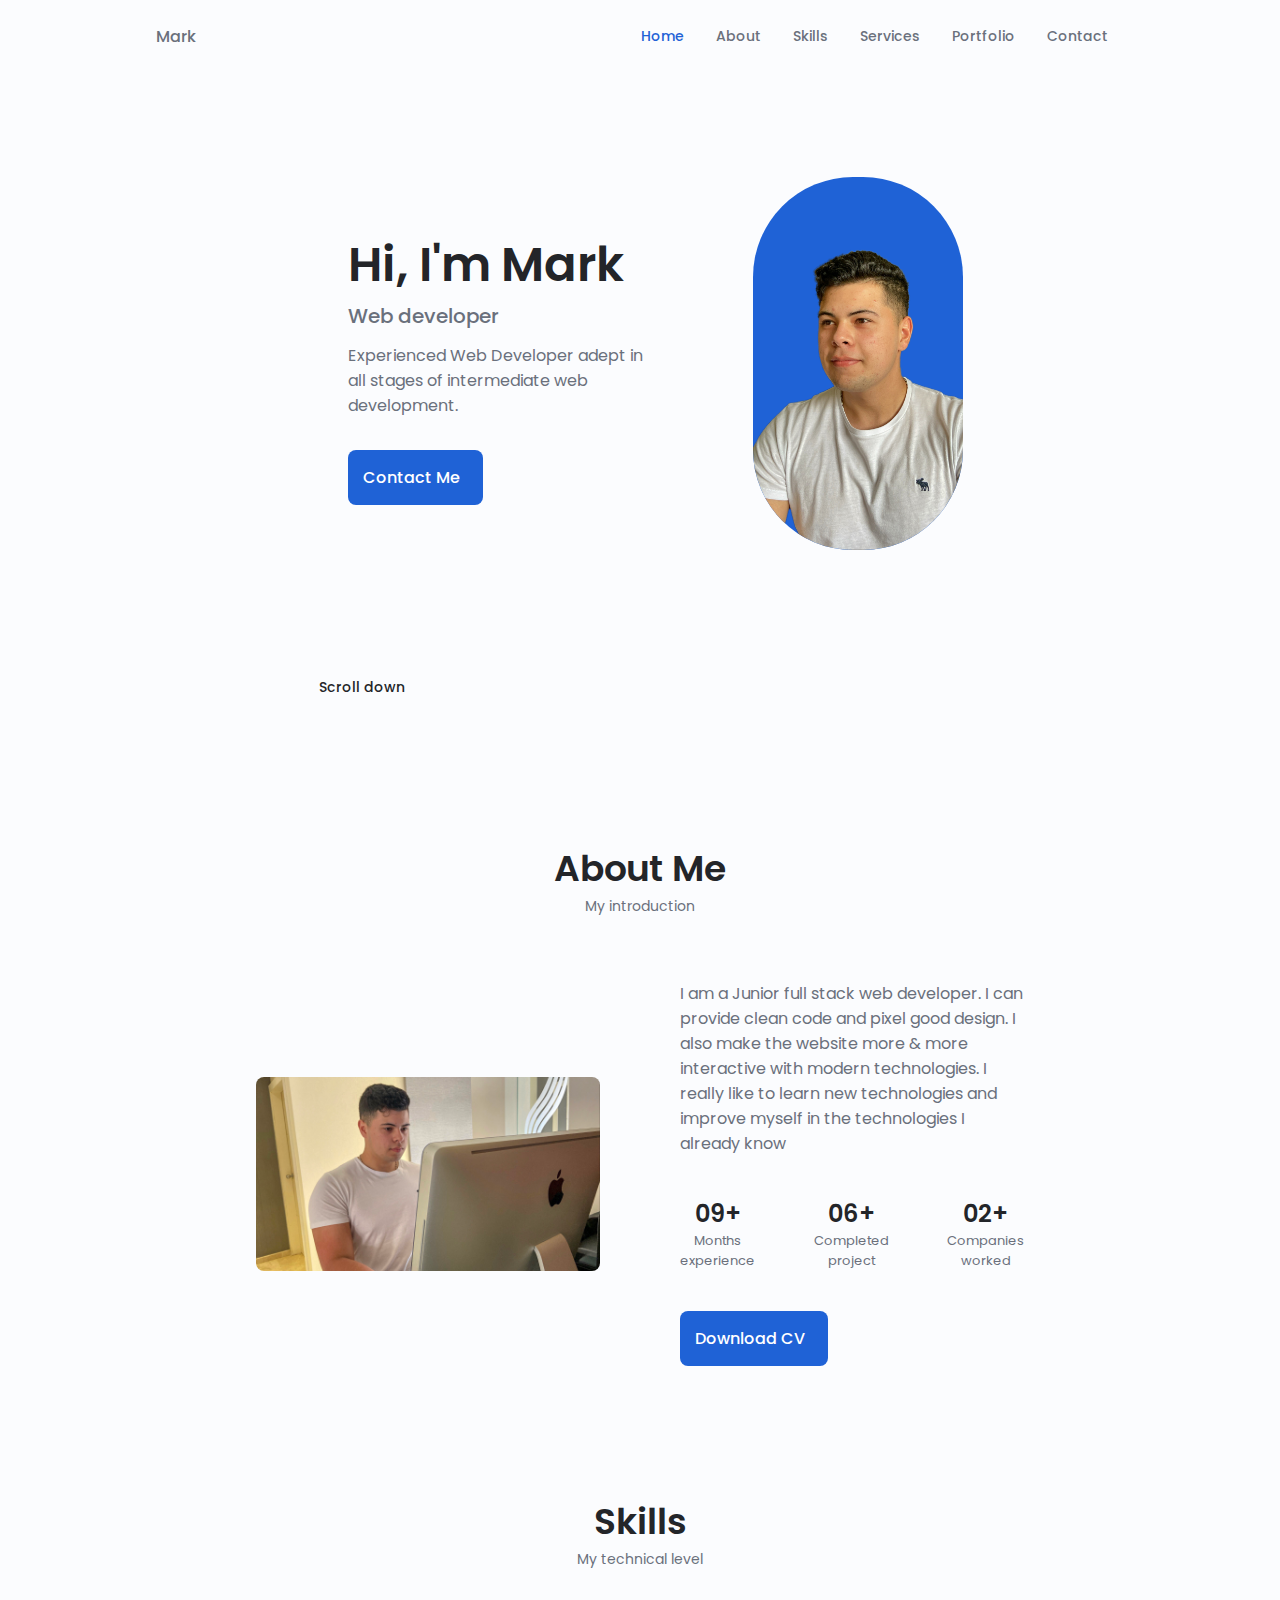
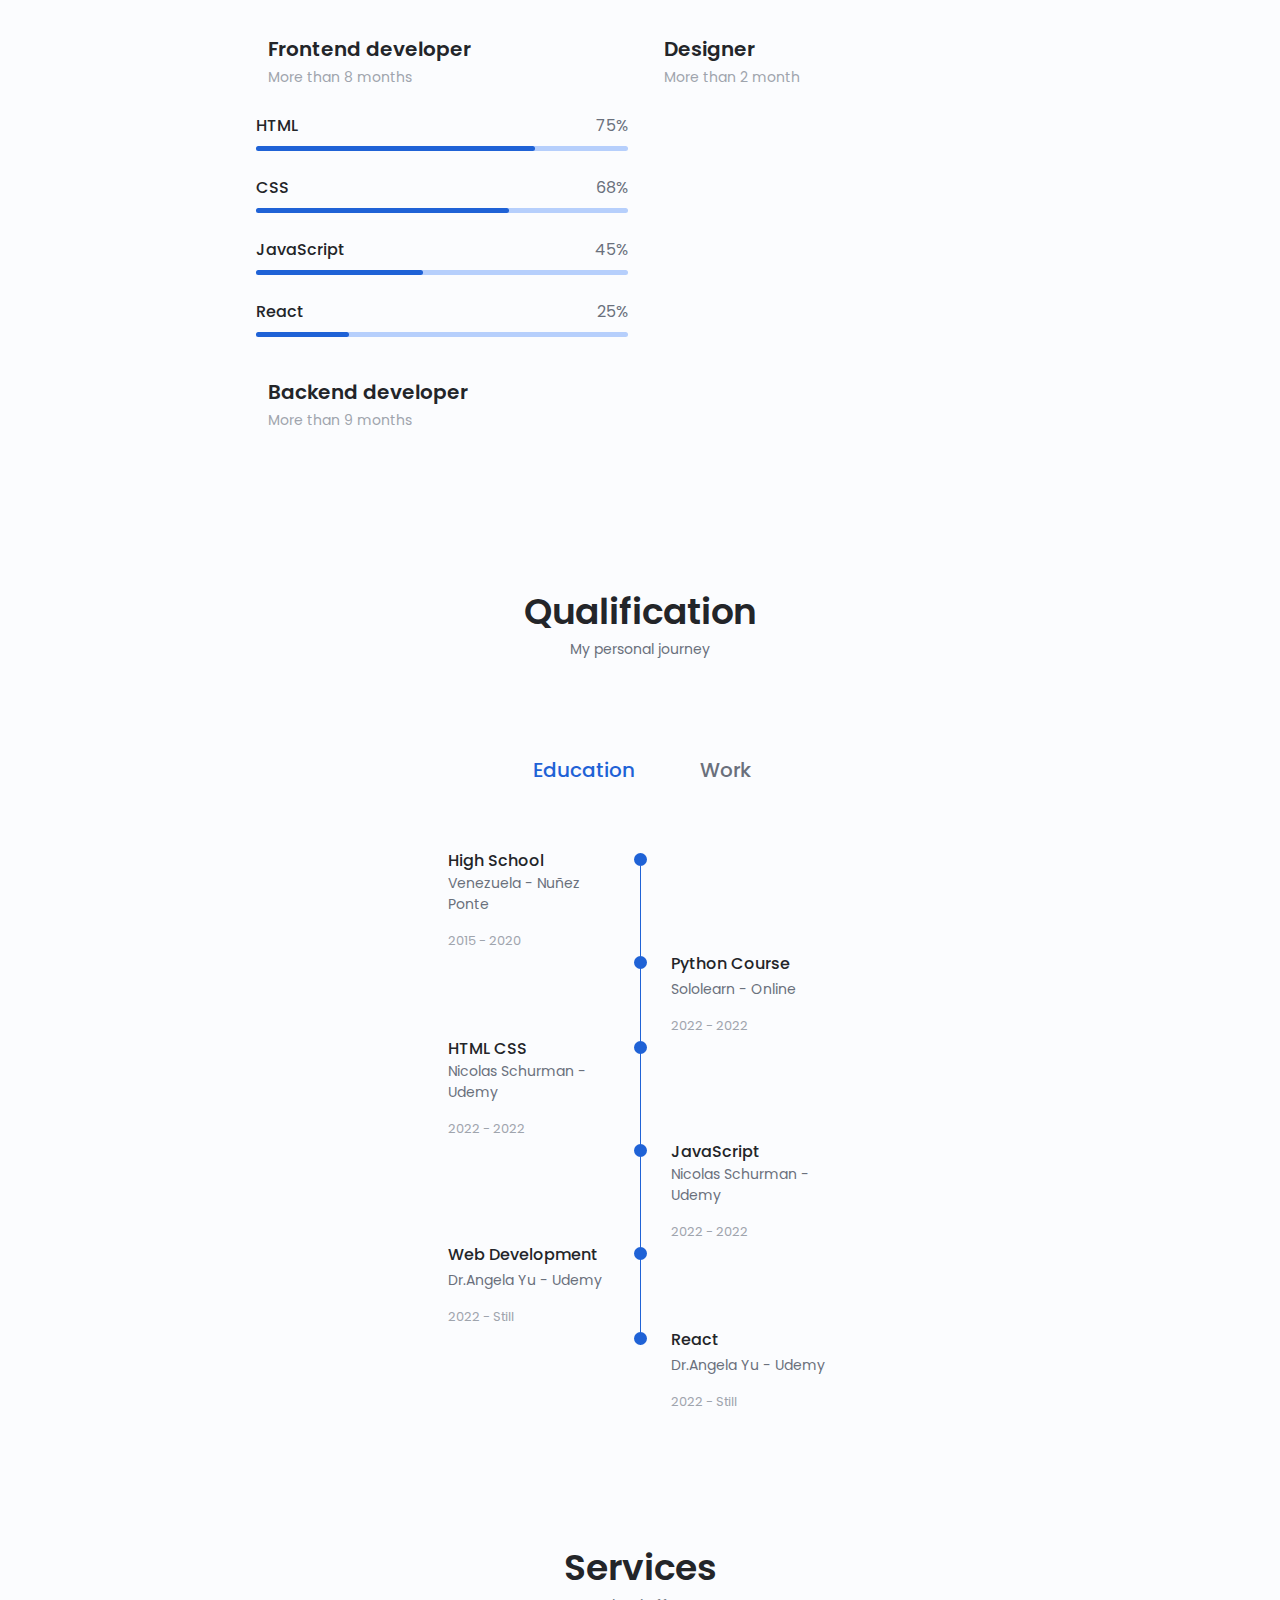
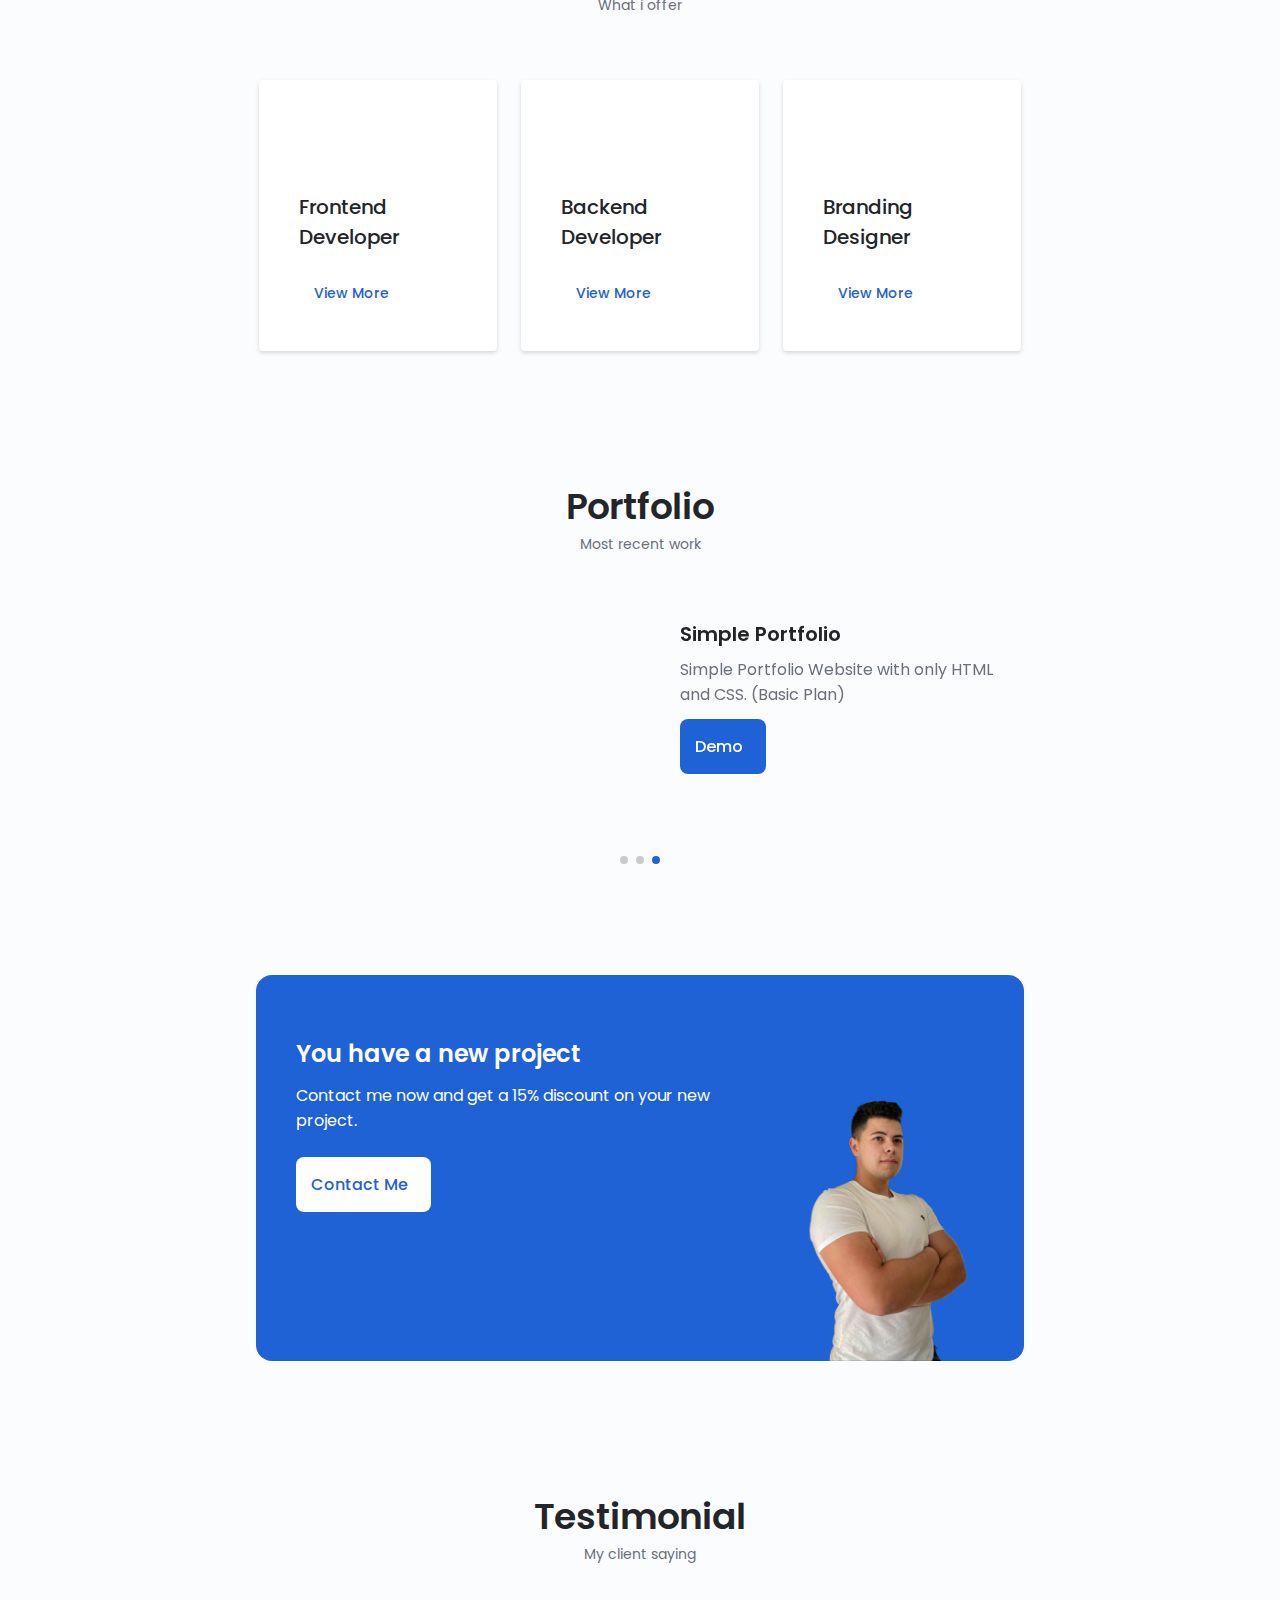
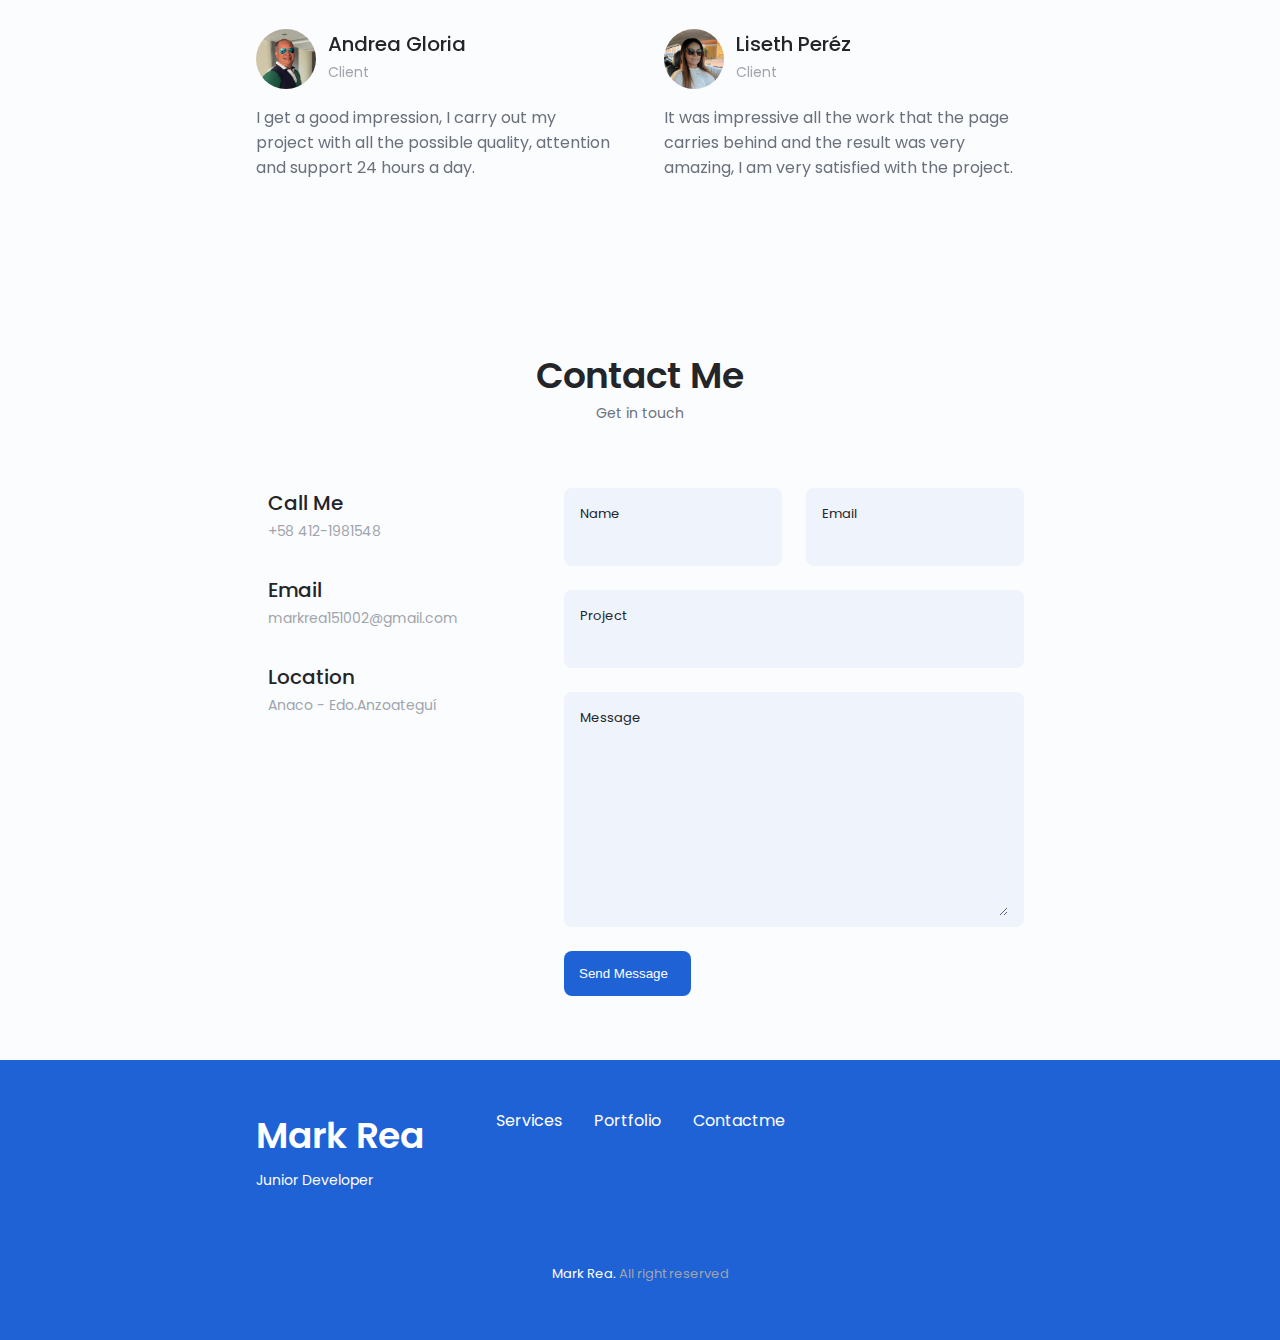
==== commit fae5b7a2: "Add files via upload" ====
--- a/index.html
+++ b/index.html
@@ -105,7 +105,7 @@
                 <image class="home__blob-img" x="12" y="18" xlink:href="assets/img/main-photo.png" />
               </g>
             </svg>  -->
-            <img src="/assets/img/main-photo.png" class="home__blob-img" alt="">
+            <img src="assets/img/main-photo.png" class="home__blob-img" alt="">
           </div>
           <div class="home__data">
             <h1 class="home__title">Hi, I'm Mark</h1>
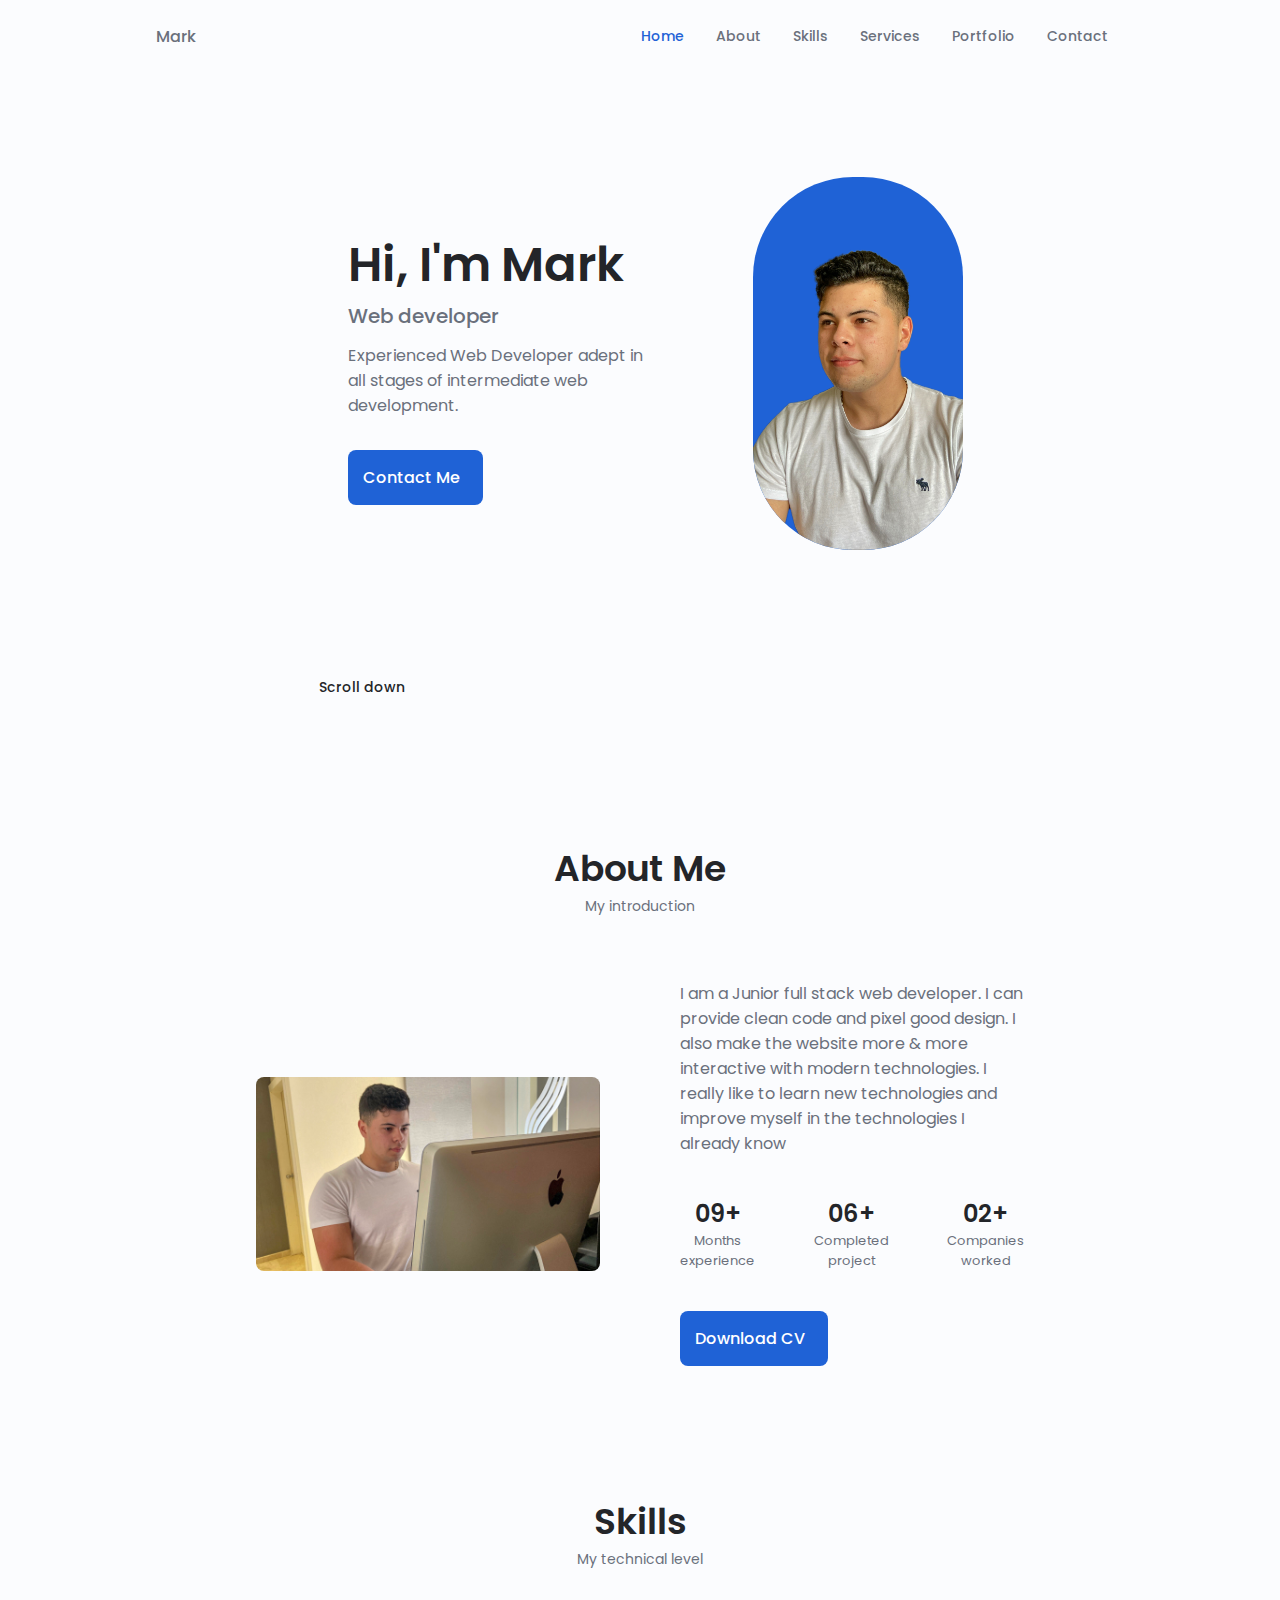
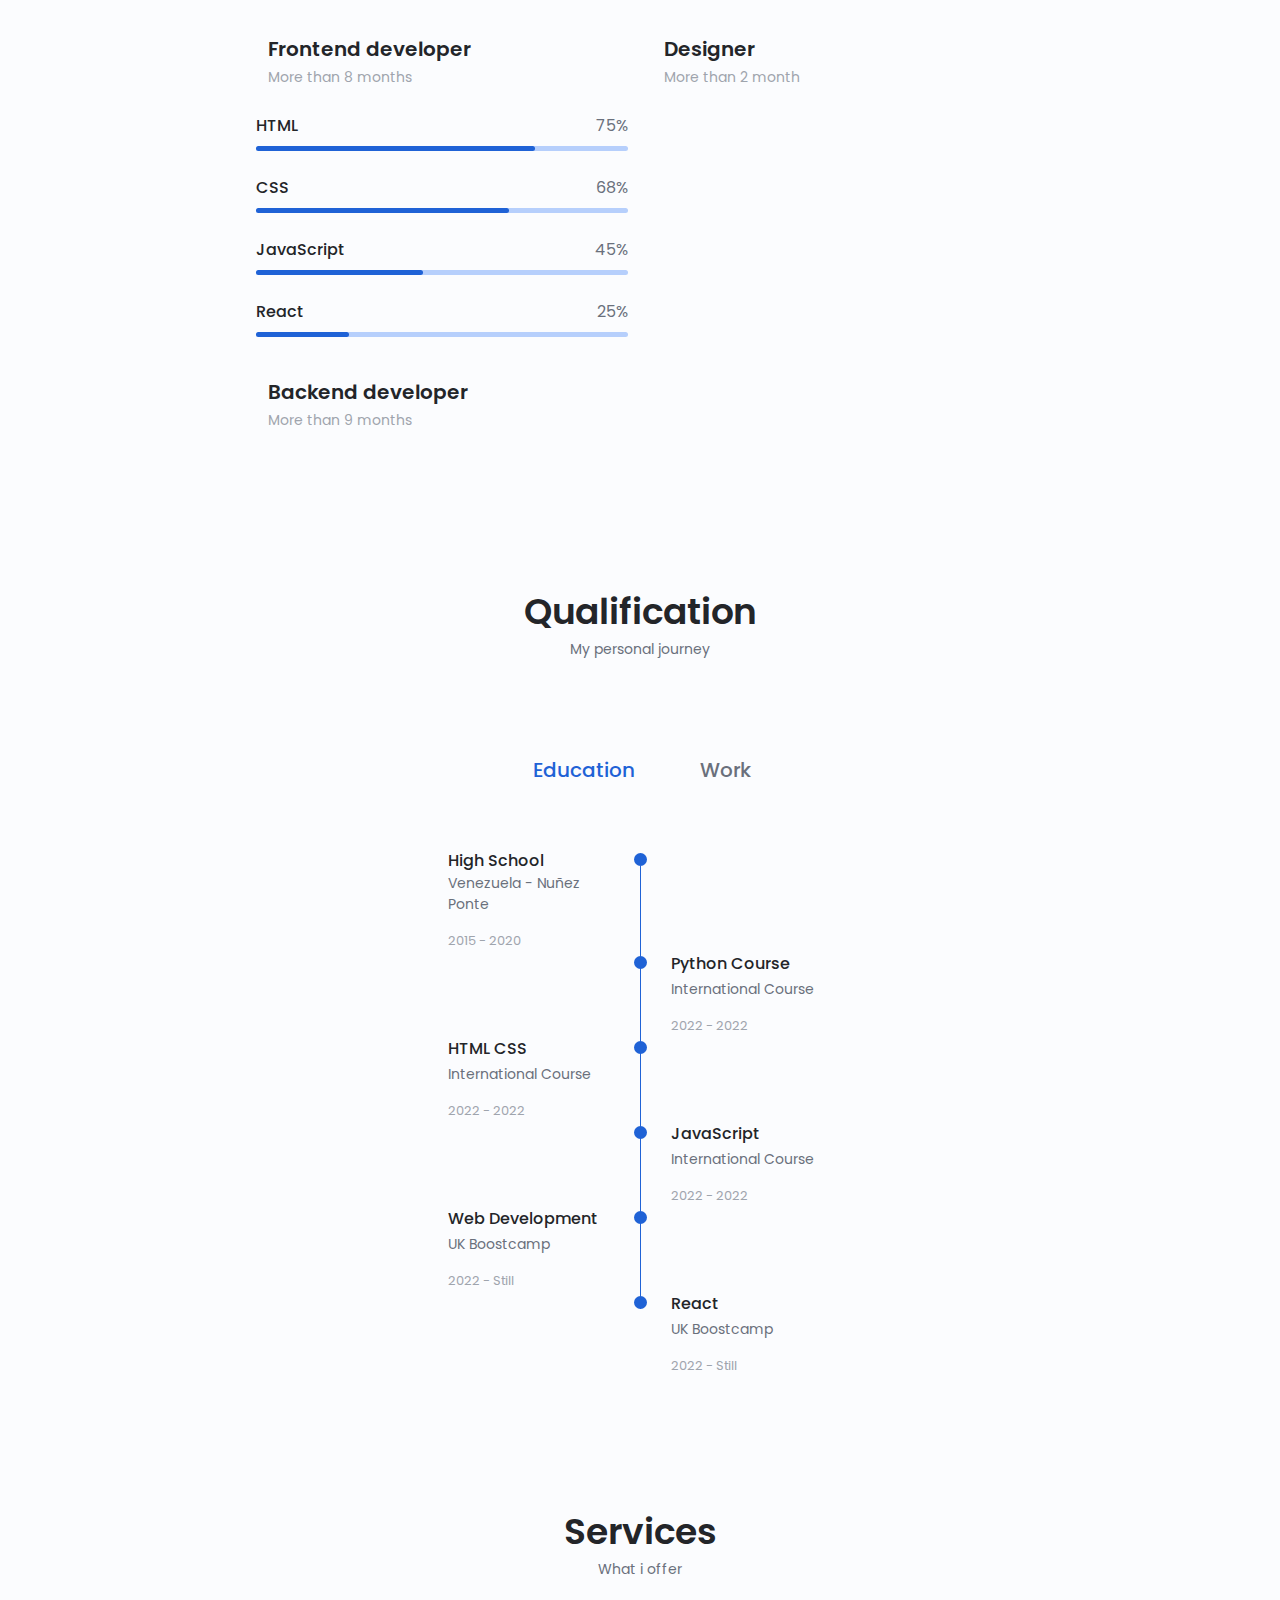
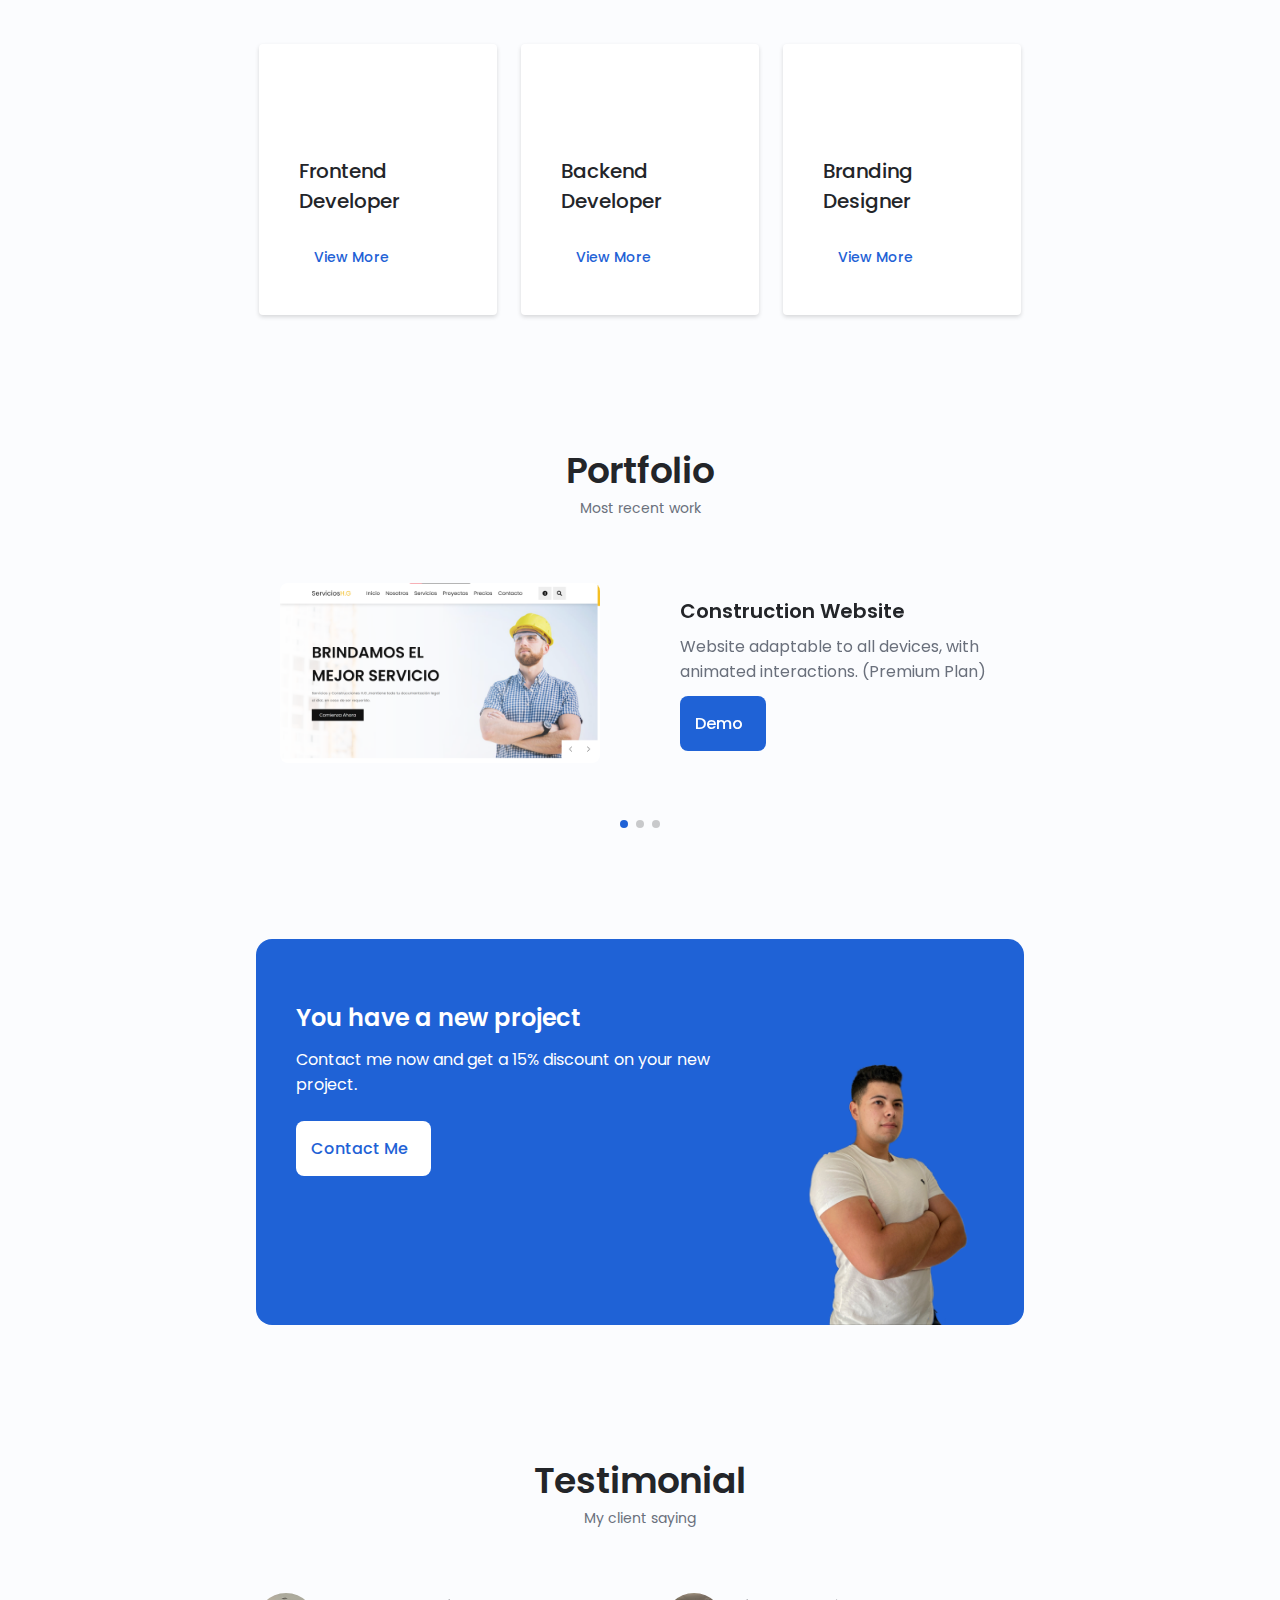
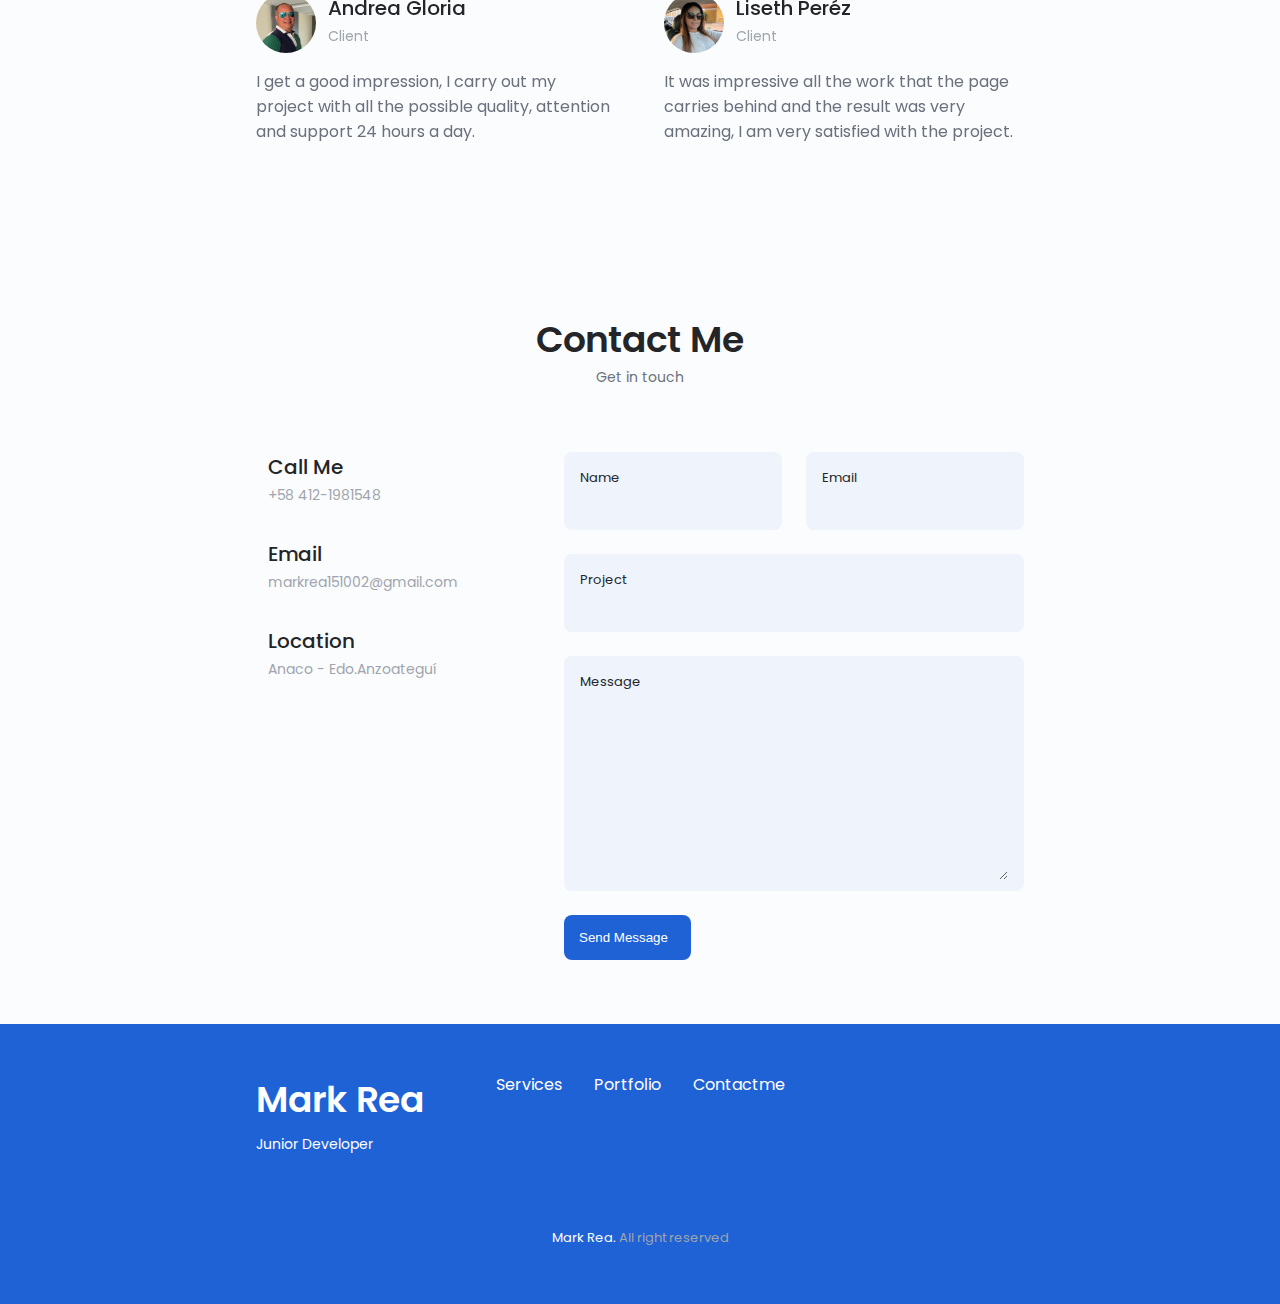
==== commit bb478111: "Add files via upload" ====
--- a/index.html
+++ b/index.html
@@ -392,7 +392,7 @@
 
               <div>
                 <h3 class="qualification__title">Python Course</h3>
-                <span class="qualification__subtitle">Sololearn - Online</span>
+                <span class="qualification__subtitle">International Course</span>
                 <div class="qualification__calendar">
                   <i class="uil uil-calendar-alt"></i>
                   2022 - 2022
@@ -404,7 +404,7 @@
             <div class="qualification__data">
               <div>
                 <h3 class="qualification__title">HTML CSS</h3>
-                <span class="qualification__subtitle">Nicolas Schurman - Udemy</span>
+                <span class="qualification__subtitle">International Course</span>
                 <div class="qualification__calendar">
                   <i class="uil uil-calendar-alt"></i>
                   2022 - 2022
@@ -429,7 +429,7 @@
 
               <div>
                 <h3 class="qualification__title">JavaScript</h3>
-                <span class="qualification__subtitle">Nicolas Schurman - Udemy</span>
+                <span class="qualification__subtitle">International Course</span>
                 <div class="qualification__calendar">
                   <i class="uil uil-calendar-alt"></i>
                   2022 - 2022
@@ -441,7 +441,7 @@
             <div class="qualification__data">
               <div>
                 <h3 class="qualification__title">Web Development</h3>
-                <span class="qualification__subtitle">Dr.Angela Yu - Udemy</span>
+                <span class="qualification__subtitle">UK Boostcamp</span>
                 <div class="qualification__calendar">
                   <i class="uil uil-calendar-alt"></i>
                   2022 - Still
@@ -465,7 +465,7 @@
 
               <div>
                 <h3 class="qualification__title">React</h3>
-                <span class="qualification__subtitle">Dr.Angela Yu - Udemy</span>
+                <span class="qualification__subtitle">UK Boostcamp</span>
                 <div class="qualification__calendar">
                   <i class="uil uil-calendar-alt"></i>
                   2022 - Still
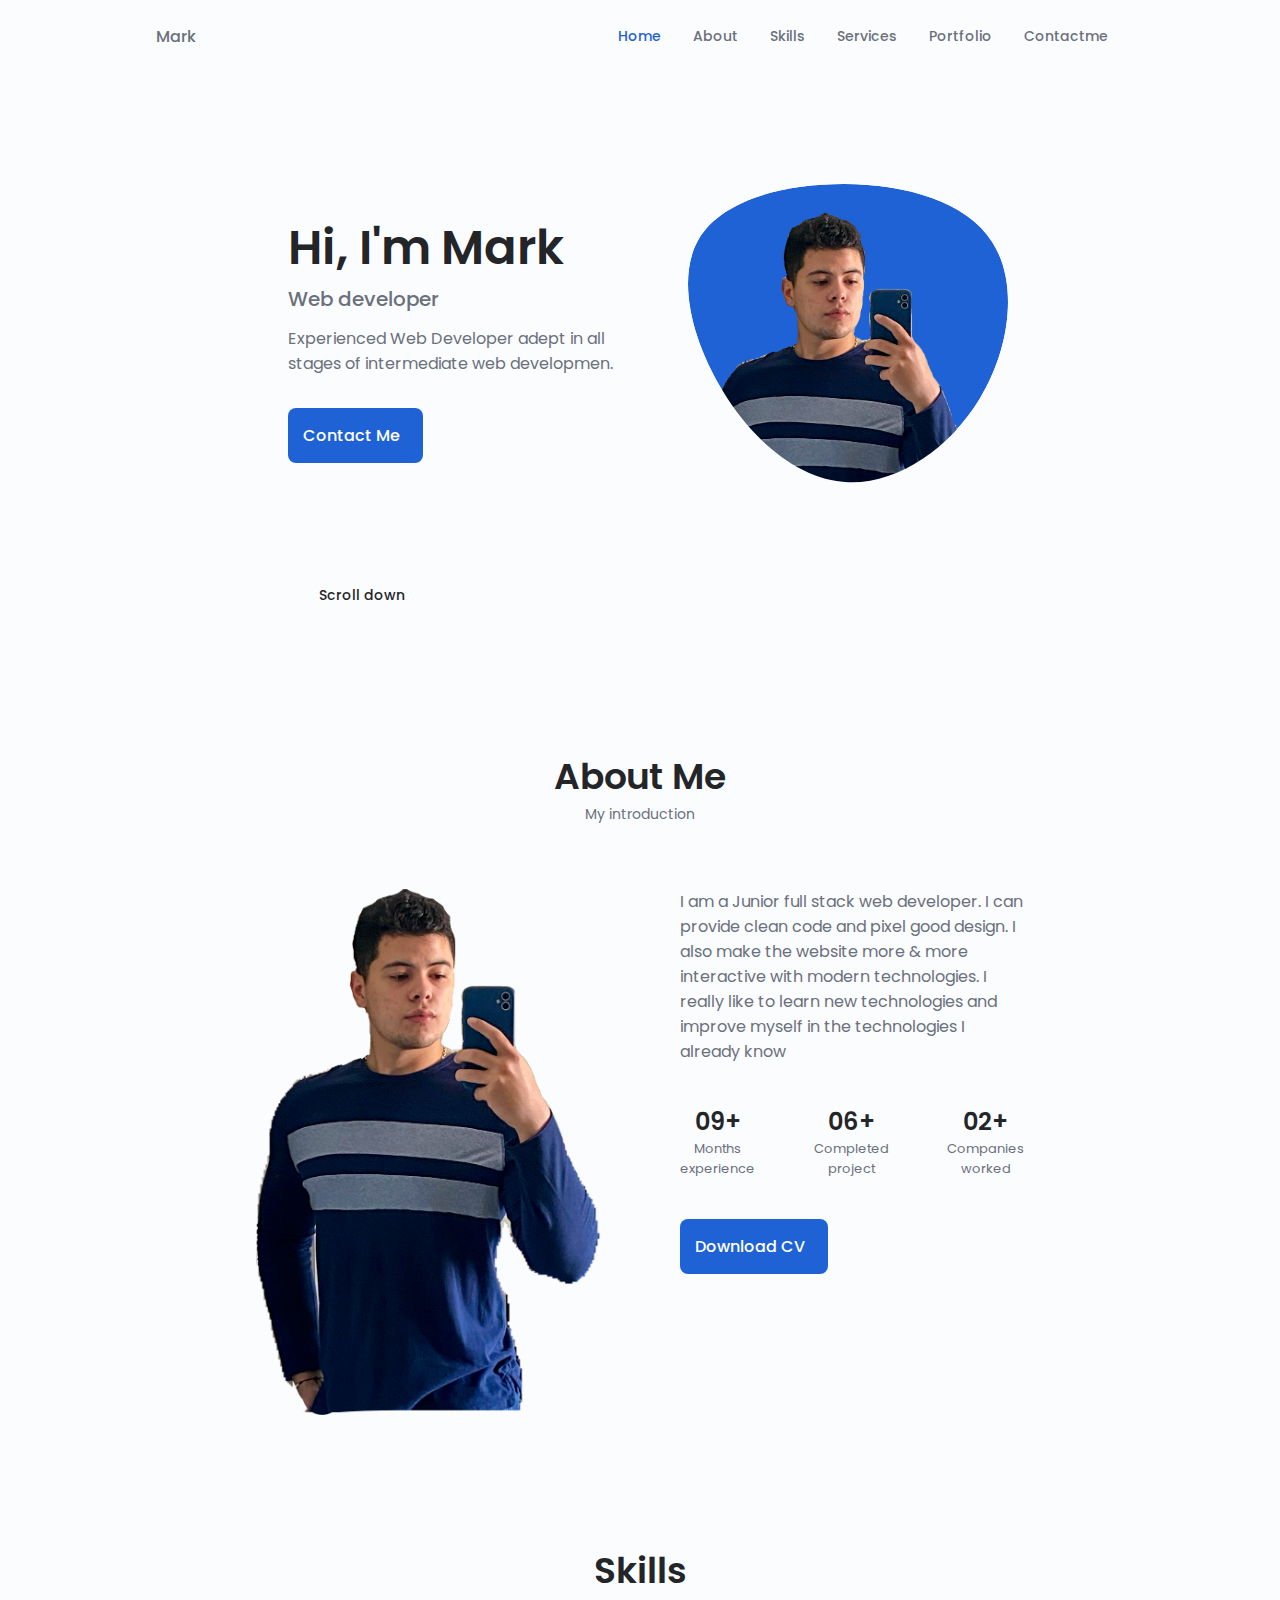
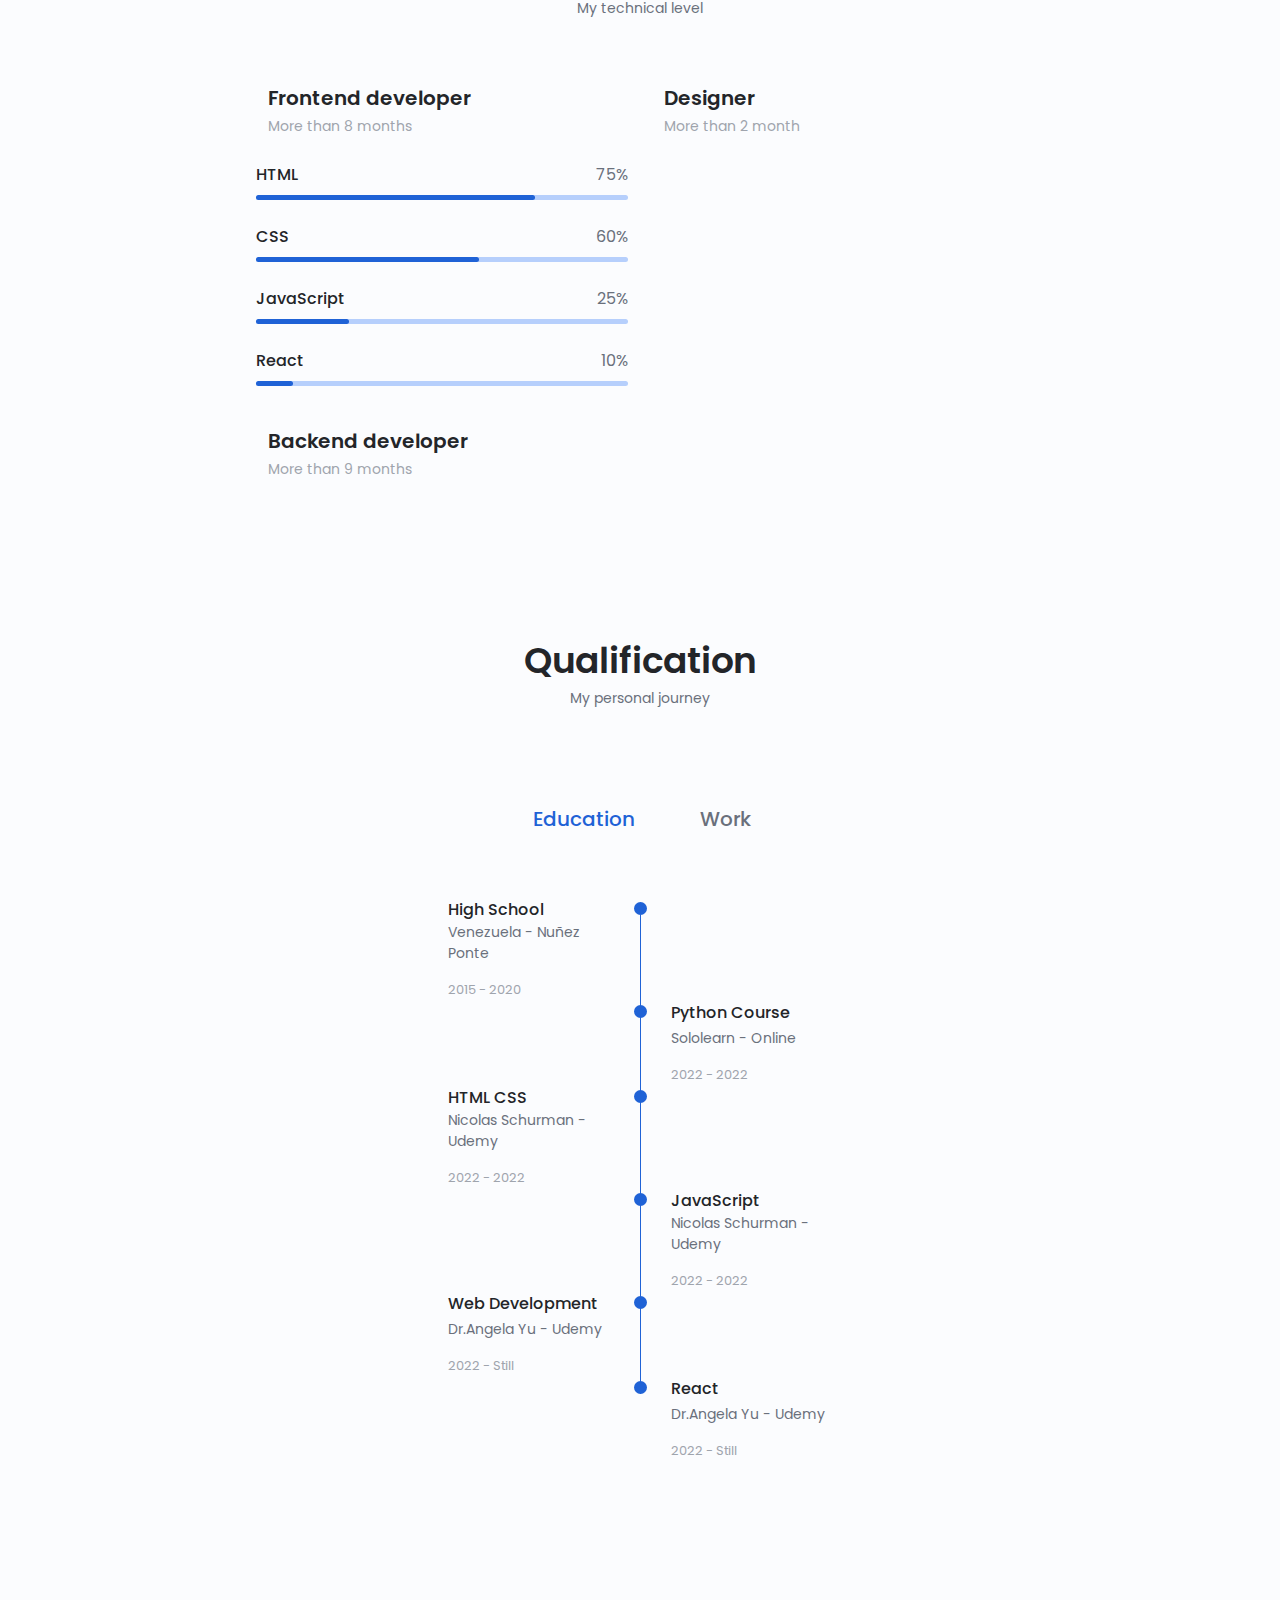
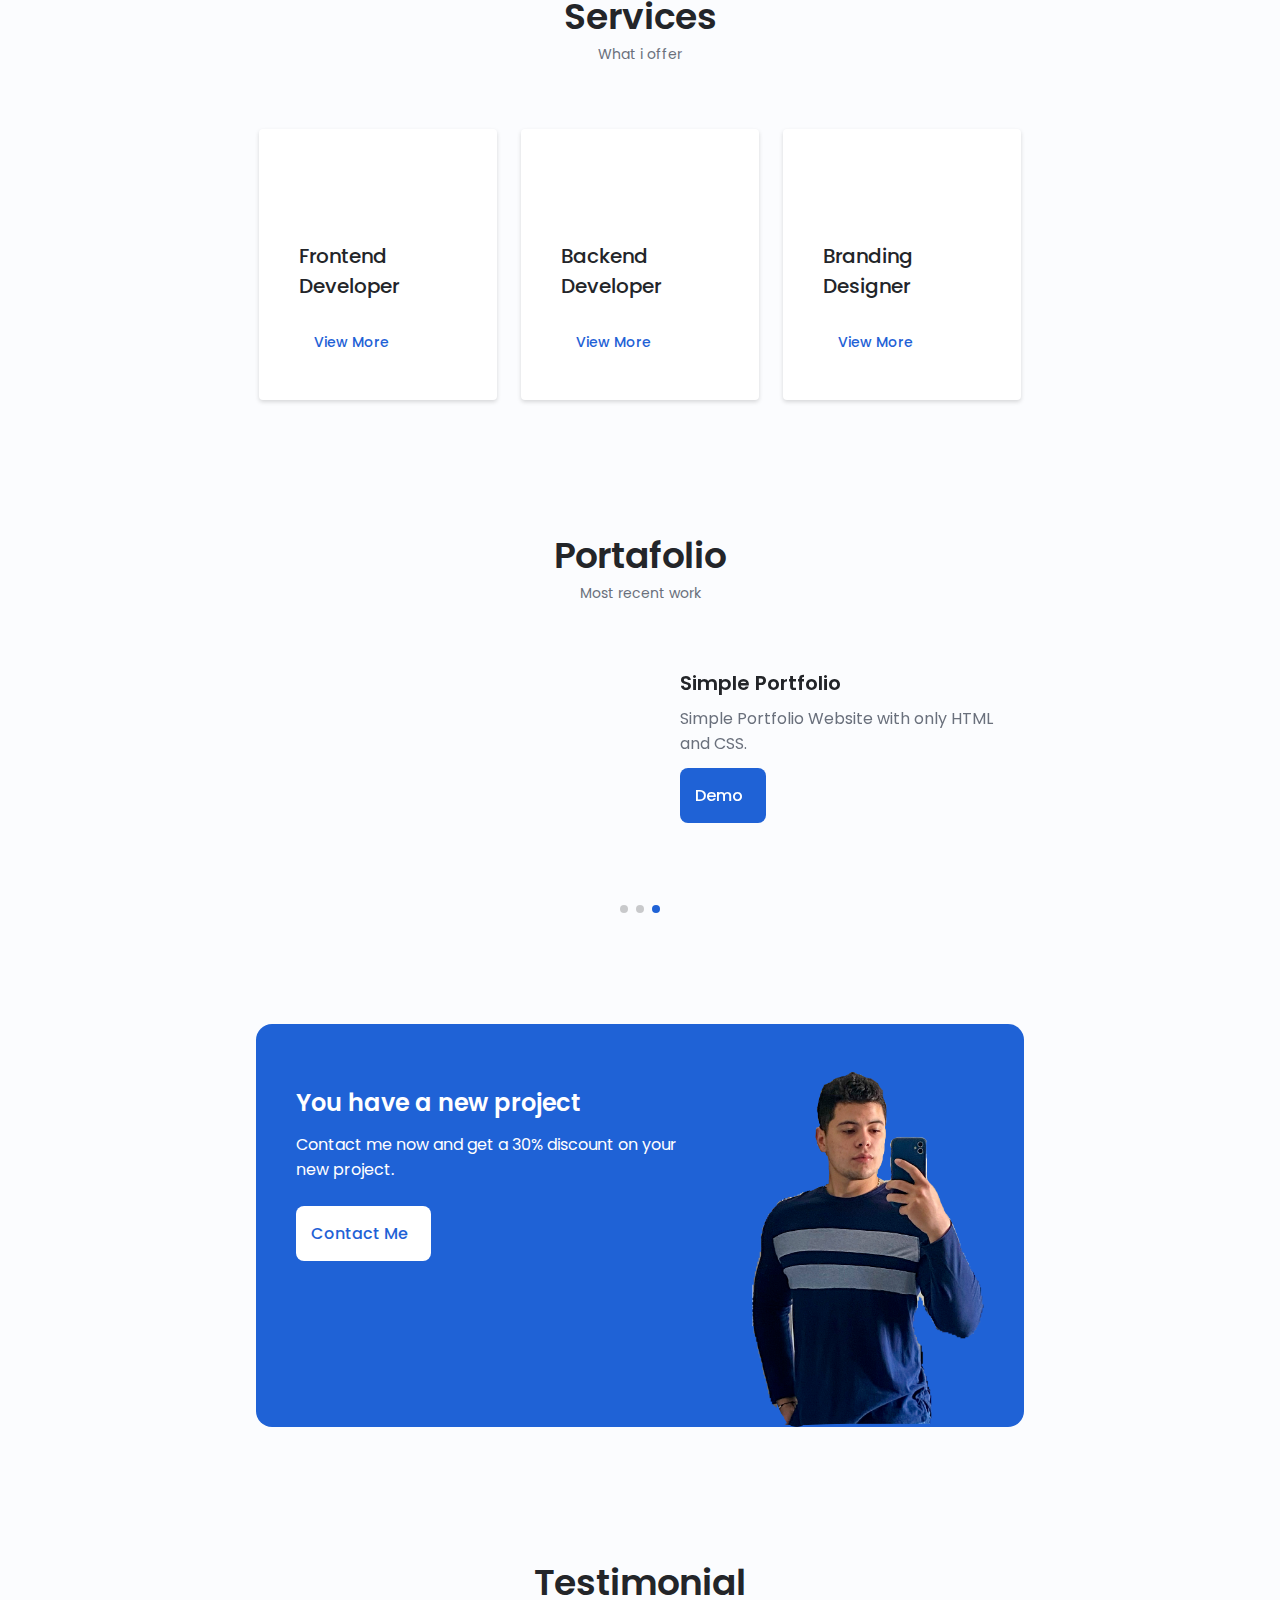
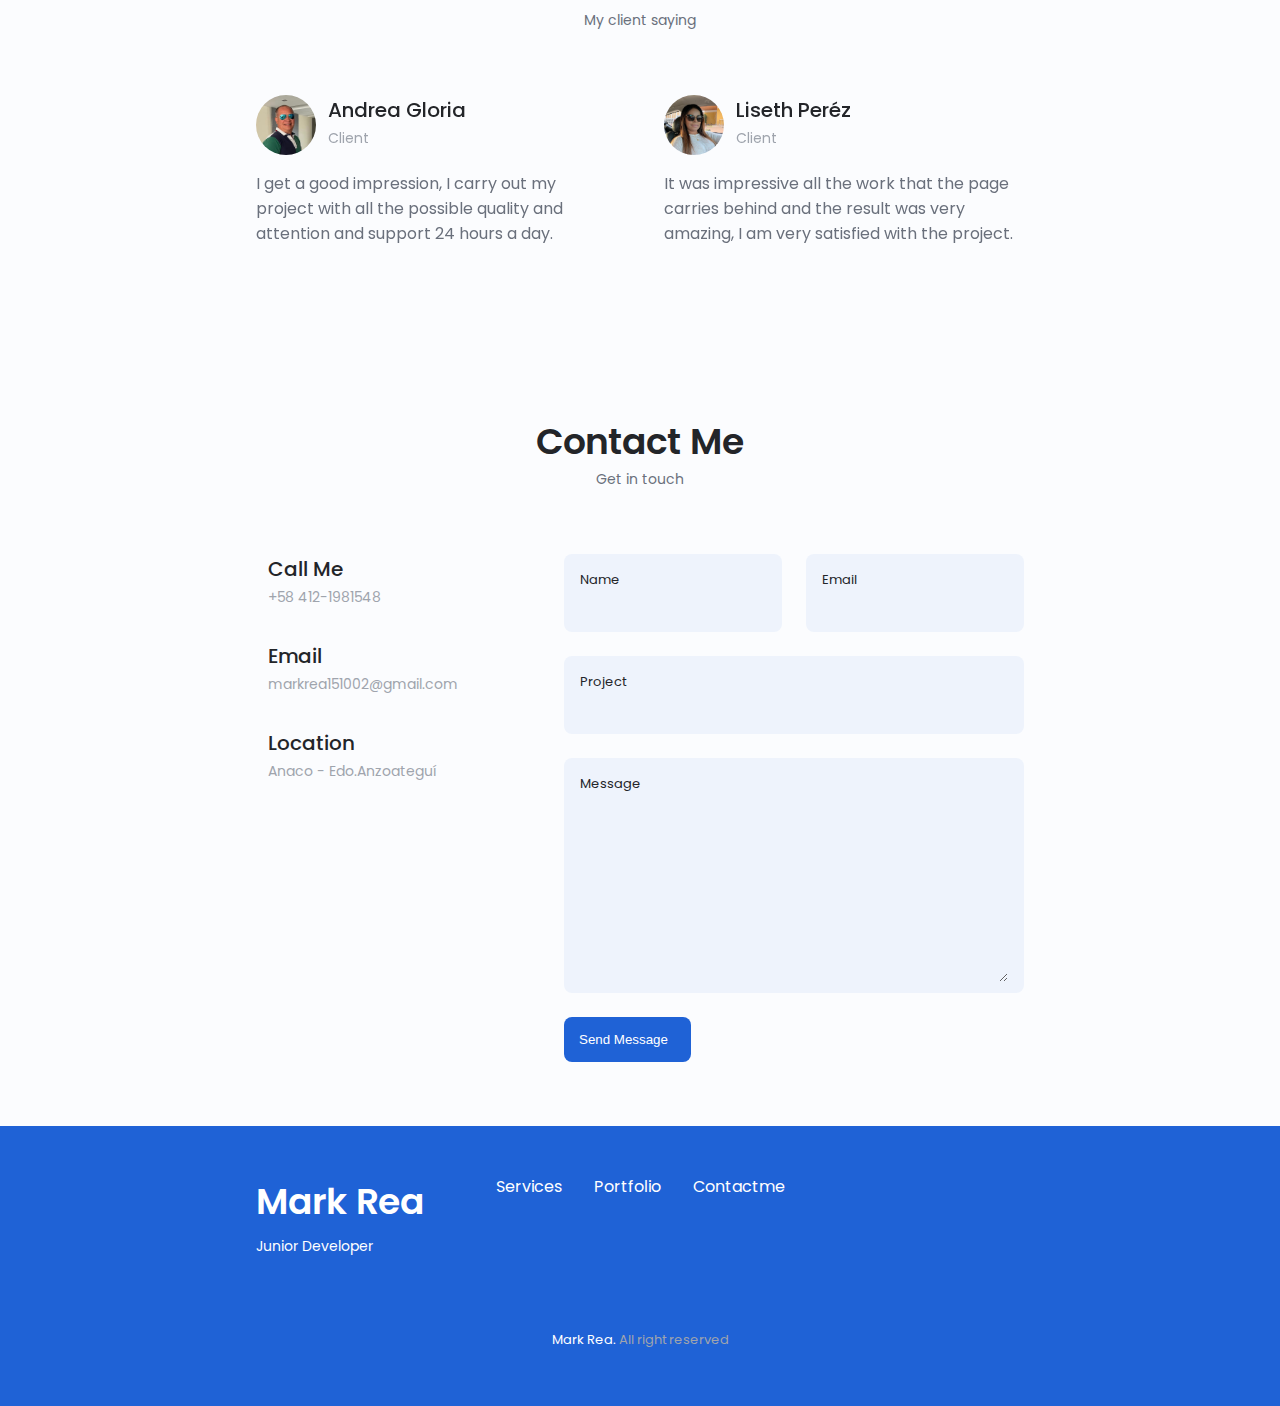
==== commit 09d99573: "Add files via upload" ====
--- a/index.html
+++ b/index.html
@@ -53,7 +53,7 @@
           </li>
           <li class="nav__item">
             <a href="#contact" class="nav__link">
-              <i class="uil uil-message nav__icon"></i> Contact
+              <i class="uil uil-message nav__icon"></i> Contactme
             </a>
           </li>
         </ul>
@@ -89,7 +89,7 @@
             </a>
           </div>
           <div class="home__img">
-              <!-- <svg class="home__blob" viewBox="0 0 200 187" xmlns="http://www.w3.org/2000/svg" xmlns:xlink="http://www.w3.org/1999/xlink">
+            <svg class="home__blob" viewBox="0 0 200 187" xmlns="http://www.w3.org/2000/svg" xmlns:xlink="http://www.w3.org/1999/xlink">
               <mask id="mask0" mask-type="alpha">
                 <path d="M190.312 36.4879C206.582 62.1187 201.309 102.826 182.328 134.186C163.346 165.547
                                     130.807 187.559 100.226 186.353C69.6454 185.297 41.0228 161.023 21.7403 129.362C2.45775
@@ -102,18 +102,17 @@
                                     129.362C2.45775 97.8511 -7.48481 59.1033 6.67581 34.5279C20.9871 10.1032 59.7028
                                     -0.149132 97.9666 0.00163737C136.23 0.303176 174.193 10.857 190.312 36.4879Z" />
 
-                <image class="home__blob-img" x="12" y="18" xlink:href="assets/img/main-photo.png" />
+                <image class="home__blob-img" x="12" y="18" xlink:href="assets/img/perfil.PNG" />
               </g>
-            </svg>  -->
-            <img src="assets/img/main-photo.png" class="home__blob-img" alt="">
+            </svg>
           </div>
           <div class="home__data">
             <h1 class="home__title">Hi, I'm Mark</h1>
             <h3 class="home__subtitle">Web developer</h3>
             <p class="home__description">Experienced Web Developer adept in all stages of intermediate web 
-            development.
+            developmen.
             </p>
-            <a href="mailto:markrea151002@gmail.com" class="button__main button--flex">
+            <a href="mailto:markrea151002@gmail.com" class="button button--flex">
               Contact Me <i class="uil uil-message button__icon"></i>
             </a>
           </div>
@@ -135,7 +134,7 @@
       <span class="section__subtitle">My introduction</span>
 
       <div class="about__container container grid">
-        <img src="assets/img/portfolio-about.jpg" alt="" class="about__img">
+        <img src="assets/img/perfil.PNG" alt="" class="about__img">
 
         <div class="about__data">
           <p class="about__description">I am a Junior full stack web developer.
@@ -203,7 +202,7 @@
               <div class="skills__data">
                 <div class="skills__titles">
                   <h3 class="skills__name">CSS</h3>
-                  <span class="skills__number">68%</span>
+                  <span class="skills__number">60%</span>
                 </div>
                 <div class="skills__bar">
                   <span class="skills__percentage skills__css"></span>
@@ -213,7 +212,7 @@
               <div class="skills__data">
                 <div class="skills__titles">
                   <h3 class="skills__name">JavaScript</h3>
-                  <span class="skills__number">45%</span>
+                  <span class="skills__number">25%</span>
                 </div>
                 <div class="skills__bar">
                   <span class="skills__percentage skills__js"></span>
@@ -223,7 +222,7 @@
               <div class="skills__data">
                 <div class="skills__titles">
                   <h3 class="skills__name">React</h3>
-                  <span class="skills__number">25%</span>
+                  <span class="skills__number">10%</span>
                 </div>
                 <div class="skills__bar">
                   <span class="skills__percentage skills__react"></span>
@@ -250,7 +249,7 @@
               <div class="skills__data">
                 <div class="skills__titles">
                   <h3 class="skills__name">PHP</h3>
-                  <span class="skills__number">15%</span>
+                  <span class="skills__number">10%</span>
                 </div>
                 <div class="skills__bar">
                   <span class="skills__percentage skills__php"></span>
@@ -280,7 +279,7 @@
               <div class="skills__data">
                 <div class="skills__titles">
                   <h3 class="skills__name">Python</h3>
-                  <span class="skills__number">60%</span>
+                  <span class="skills__number">50%</span>
                 </div>
                 <div class="skills__bar">
                   <span class="skills__percentage skills__python"></span>
@@ -328,7 +327,7 @@
               <div class="skills__data">
                 <div class="skills__titles">
                   <h3 class="skills__name">Photoshop</h3>
-                  <span class="skills__number">30%</span>
+                  <span class="skills__number">10%</span>
                 </div>
                 <div class="skills__bar">
                   <span class="skills__percentage skills__photoshop"></span>
@@ -392,7 +391,7 @@
 
               <div>
                 <h3 class="qualification__title">Python Course</h3>
-                <span class="qualification__subtitle">International Course</span>
+                <span class="qualification__subtitle">Sololearn - Online</span>
                 <div class="qualification__calendar">
                   <i class="uil uil-calendar-alt"></i>
                   2022 - 2022
@@ -404,7 +403,7 @@
             <div class="qualification__data">
               <div>
                 <h3 class="qualification__title">HTML CSS</h3>
-                <span class="qualification__subtitle">International Course</span>
+                <span class="qualification__subtitle">Nicolas Schurman - Udemy</span>
                 <div class="qualification__calendar">
                   <i class="uil uil-calendar-alt"></i>
                   2022 - 2022
@@ -429,7 +428,7 @@
 
               <div>
                 <h3 class="qualification__title">JavaScript</h3>
-                <span class="qualification__subtitle">International Course</span>
+                <span class="qualification__subtitle">Nicolas Schurman - Udemy</span>
                 <div class="qualification__calendar">
                   <i class="uil uil-calendar-alt"></i>
                   2022 - 2022
@@ -441,7 +440,7 @@
             <div class="qualification__data">
               <div>
                 <h3 class="qualification__title">Web Development</h3>
-                <span class="qualification__subtitle">UK Boostcamp</span>
+                <span class="qualification__subtitle">Dr.Angela Yu - Udemy</span>
                 <div class="qualification__calendar">
                   <i class="uil uil-calendar-alt"></i>
                   2022 - Still
@@ -465,7 +464,7 @@
 
               <div>
                 <h3 class="qualification__title">React</h3>
-                <span class="qualification__subtitle">UK Boostcamp</span>
+                <span class="qualification__subtitle">Dr.Angela Yu - Udemy</span>
                 <div class="qualification__calendar">
                   <i class="uil uil-calendar-alt"></i>
                   2022 - Still
@@ -690,7 +689,7 @@
 
     <!--==================== PORTFOLIO ====================-->
     <section class="portfolio section" id="portfolio">
-      <h2 class="section__title">Portfolio</h2>
+      <h2 class="section__title">Portafolio</h2>
       <span class="section__subtitle">Most recent work</span>
 
       <div class="portfolio__container container swiper-container">
@@ -701,7 +700,7 @@
 
             <div class="portafolio__data">
               <h3 class="portfolio__title">Construction Website</h3>
-              <p class="portfolio__description">Website adaptable to all devices, with animated interactions. (Premium Plan)
+              <p class="portfolio__description">Website adaptable to all devices, with animated interactions.
               </p>
               <a href="Empresa-H.G/index.html" class="button button--flex button--small portfolio__button">
                 Demo
@@ -716,7 +715,7 @@
 
             <div class="portafolio__data">
               <h3 class="portfolio__title">Food Website</h3>
-              <p class="portfolio__description">Website with full menu, animation and interactions. (Ultimate Plan)
+              <p class="portfolio__description">Website with full menu, animation and interactions.
               </p>
               <a href="Alimentos Mark/index.html" class="button button--flex button--small portfolio__button">
                 Demo
@@ -731,7 +730,7 @@
 
             <div class="portafolio__data">
               <h3 class="portfolio__title">Simple Portfolio</h3>
-              <p class="portfolio__description">Simple Portfolio Website with only HTML and CSS. (Basic Plan)
+              <p class="portfolio__description">Simple Portfolio Website with only HTML and CSS.
               </p>
               <a href="PORTAFOLIO/index.html" class="button button--flex button--small portfolio__button">
                 Demo
@@ -760,14 +759,14 @@
         <div class="project__container container grid">
           <div class="project__data">
             <h2 class="project__title">You have a new project</h2>
-            <p class="project__description">Contact me now and get a 15% discount on your new project.</p>
+            <p class="project__description">Contact me now and get a 30% discount on your new project.</p>
             <a href="mailto:markrea151002@gmail.com" class="button button--flex button--white">
               Contact Me
               <i class="uil uil-message project__icon button__icon"></i>
             </a>
           </div>
 
-          <img src="assets/img/extra.png" alt="" class="project__img">
+          <img src="assets/img/perfil.PNG" alt="" class="project__img">
         </div>
       </div>
     </section>
@@ -801,7 +800,7 @@
             </div>
 
             <p class="testimonial__description">I get a good impression, I carry
-              out my project with all the possible quality, attention and
+              out my project with all the possible quality and attention and
               support 24 hours a day.
             </p>
           </div>
--- a/assets/css/styles.css
+++ b/assets/css/styles.css
@@ -72,7 +72,7 @@
 /*========== Variables Dark theme ==========*/
 body.dark-theme{
   /* HSL color mode */
-  --first-color-second: hsl(var(--hue-color), 30%, 15%);
+  --first-color-second: hsl(var(--hue-color), 30%, 8%);
   --title-color: hsl(var(--hue-color), 8%, 95%);
   --text-color: hsl(var(--hue-color), 8%, 75%);
   --input-color: hsl(var(--hue-color), 29%, 16%);
@@ -271,10 +271,8 @@
 }
 
 /*==================== HOME ====================*/
-
 .home__container {
   gap: 1rem;
-  margin: 0;
 }
 
 .home__content {
@@ -284,7 +282,6 @@
 }
 
 .home__social{
-  padding: 20px;
   display: grid;
   grid-template-columns: max-content;
   row-gap: 1rem;
@@ -301,15 +298,11 @@
 
 .home__blob{
   width: 200px;
-  height: 300px;
   fill: var(--first-color);
 }
 
 .home__blob-img {
-  width: 210px;
-  border-radius: 100px;
-  background-color: var(--first-color);;
-  margin: 25px;
+  width: 170px;
 }
 
 .home__data {
@@ -318,7 +311,6 @@
 
 .home__title{
   font-size: var(--big-font-size);
-  margin-left: 20px;
 }
 
 .home__subtitle {
@@ -326,22 +318,10 @@
   color: var(--text-color);
   font-weight: var(--font-medium);
   margin-bottom: var(--mb-0-75);
-  margin-left: 20px;
 }
 
 .home__description {
   margin-bottom: var(--mb-2);
-  margin-left: 20px;
-}
-
-.button__main {
-  display: inline-block;
-  background-color: var(--first-color);
-  color: #fff;
-  padding: .5rem;
-  border-radius: .5rem;
-  font-weight: var(--font-medium);
-  margin-left: 20px;
 }
 
 .home__scroll {
@@ -405,7 +385,6 @@
 .button--flex{
   display: inline-flex;
   align-items: center;
-  cursor: pointer;
 }
 
 .button--small {
@@ -529,19 +508,19 @@
 }
 
 .skills__css {
-  width: 68%;
+  width: 60%;
 }
 
 .skills__js {
-  width: 45%;
+  width: 25%;
 }
 
 .skills__react {
-  width: 25%;
+  width: 10%;
 }
 
 .skills__php {
-  width: 15%;
+  width: 10%;
 }
 
 .skills__node {
@@ -552,7 +531,7 @@
 }
 
 .skills__python {
-  width: 60%;
+  width: 50%;
 }
 
 .skills__figma {
@@ -564,7 +543,7 @@
 }
 
 .skills__photoshop {
-  width: 30%;
+  width: 10%;
 }
 
 .skills__close .skills__list {
@@ -836,9 +815,8 @@
 }
 
 .project__img{
-  width: 190px;
+  width: 232px;
   justify-self: center;
-  border: none;
 }
 
 /*==================== TESTIMONIAL ====================*/
@@ -1059,9 +1037,9 @@
   .home__content{
     grid-template-columns: .25fr 3fr;
   }
-  .home__blob-img{
+  .home__blob{
     width: 180px;
- }
+  }
 
   .skills__title{
     font-size: var(--normal-font-size);
@@ -1182,7 +1160,7 @@
     row-gap: 5rem;
   }
   .home__content{
-    /* padding-top: 5.5rem; */
+    padding-top: 5.5rem;
     column-gap: 2rem;
   }
   .home__blob{
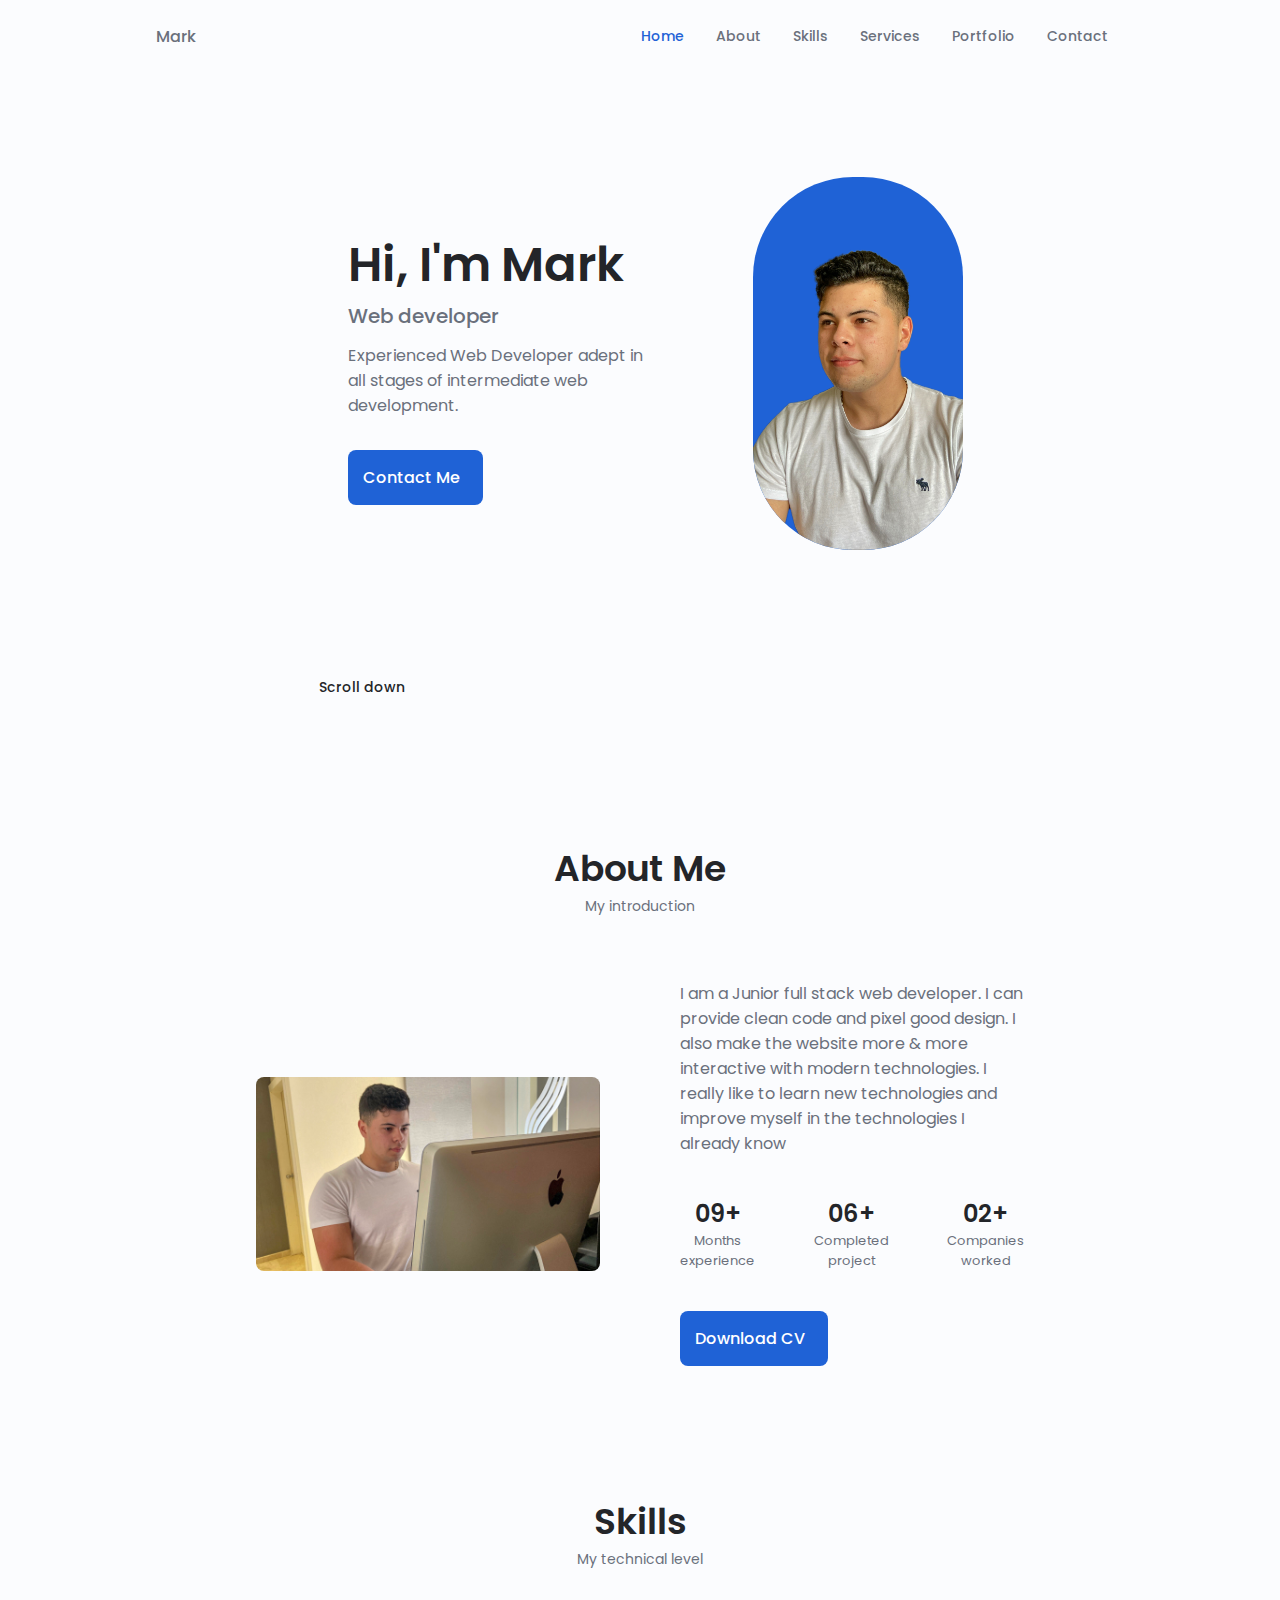
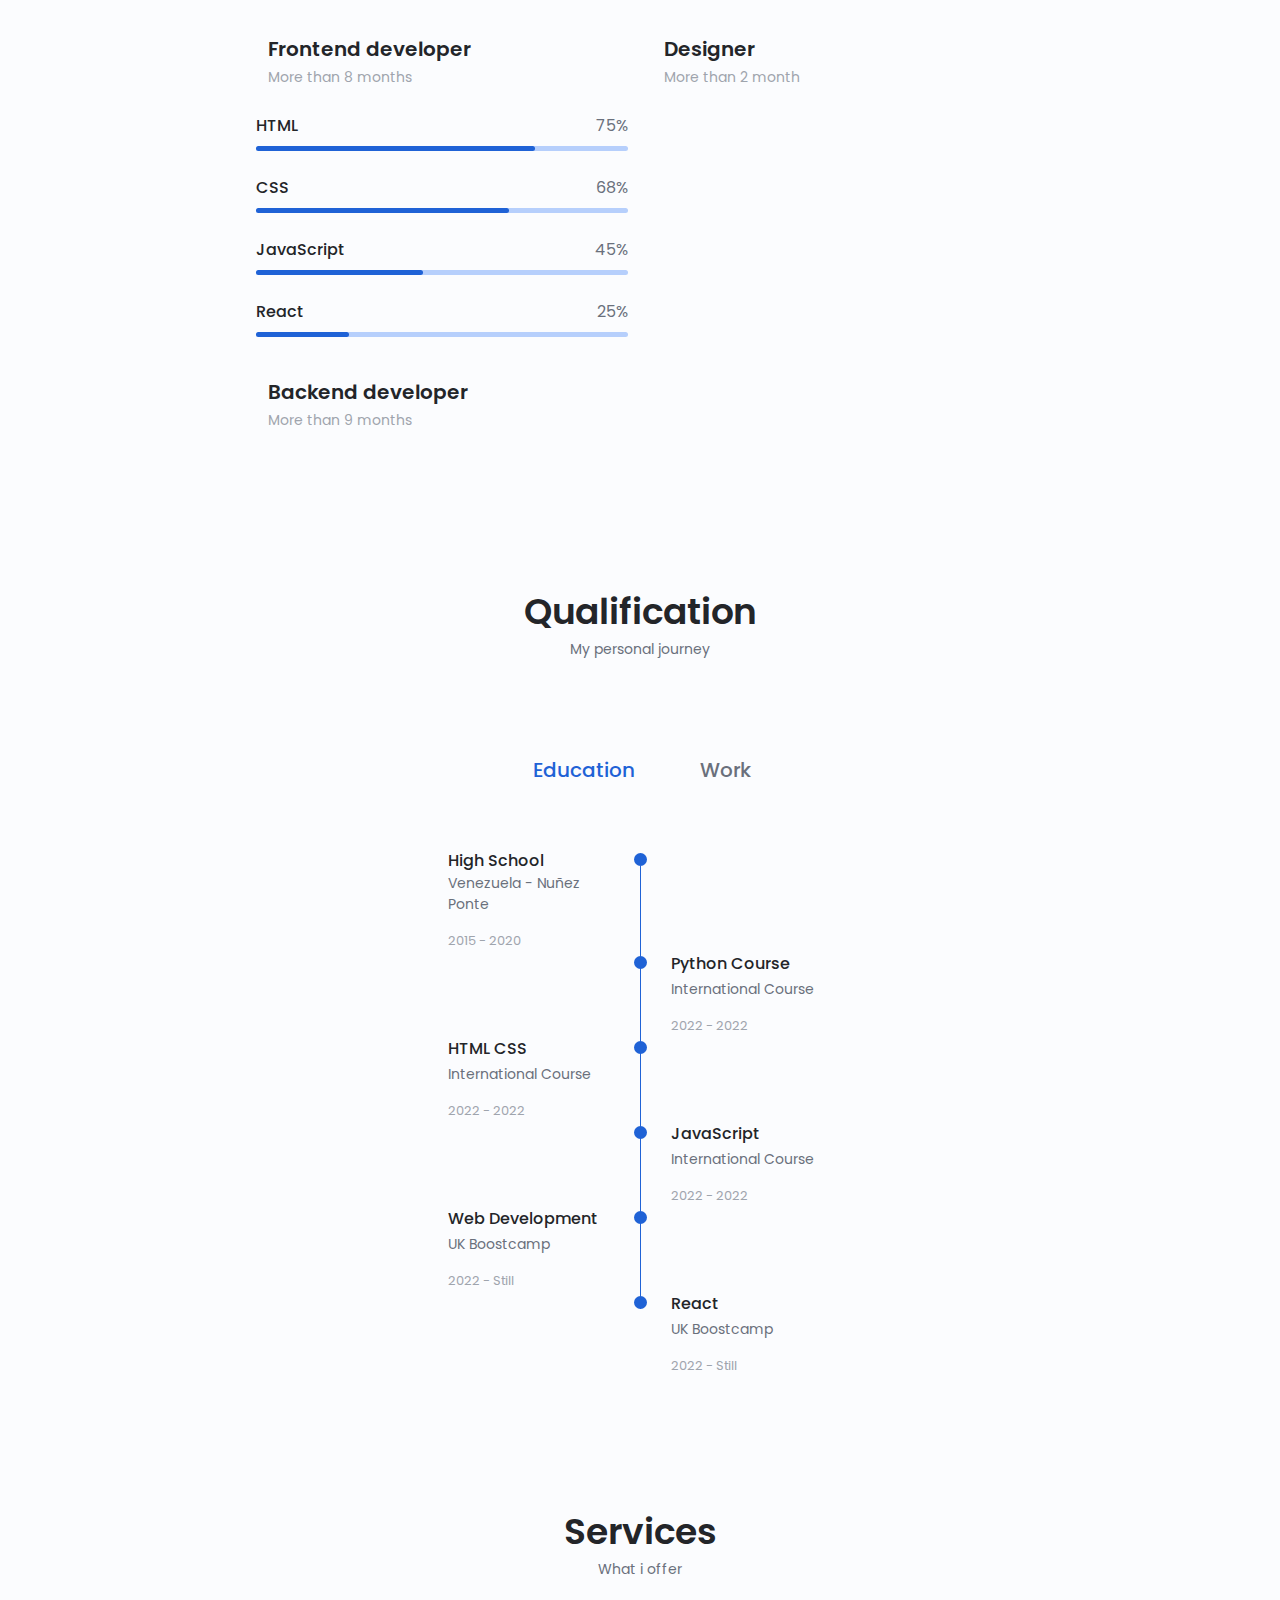
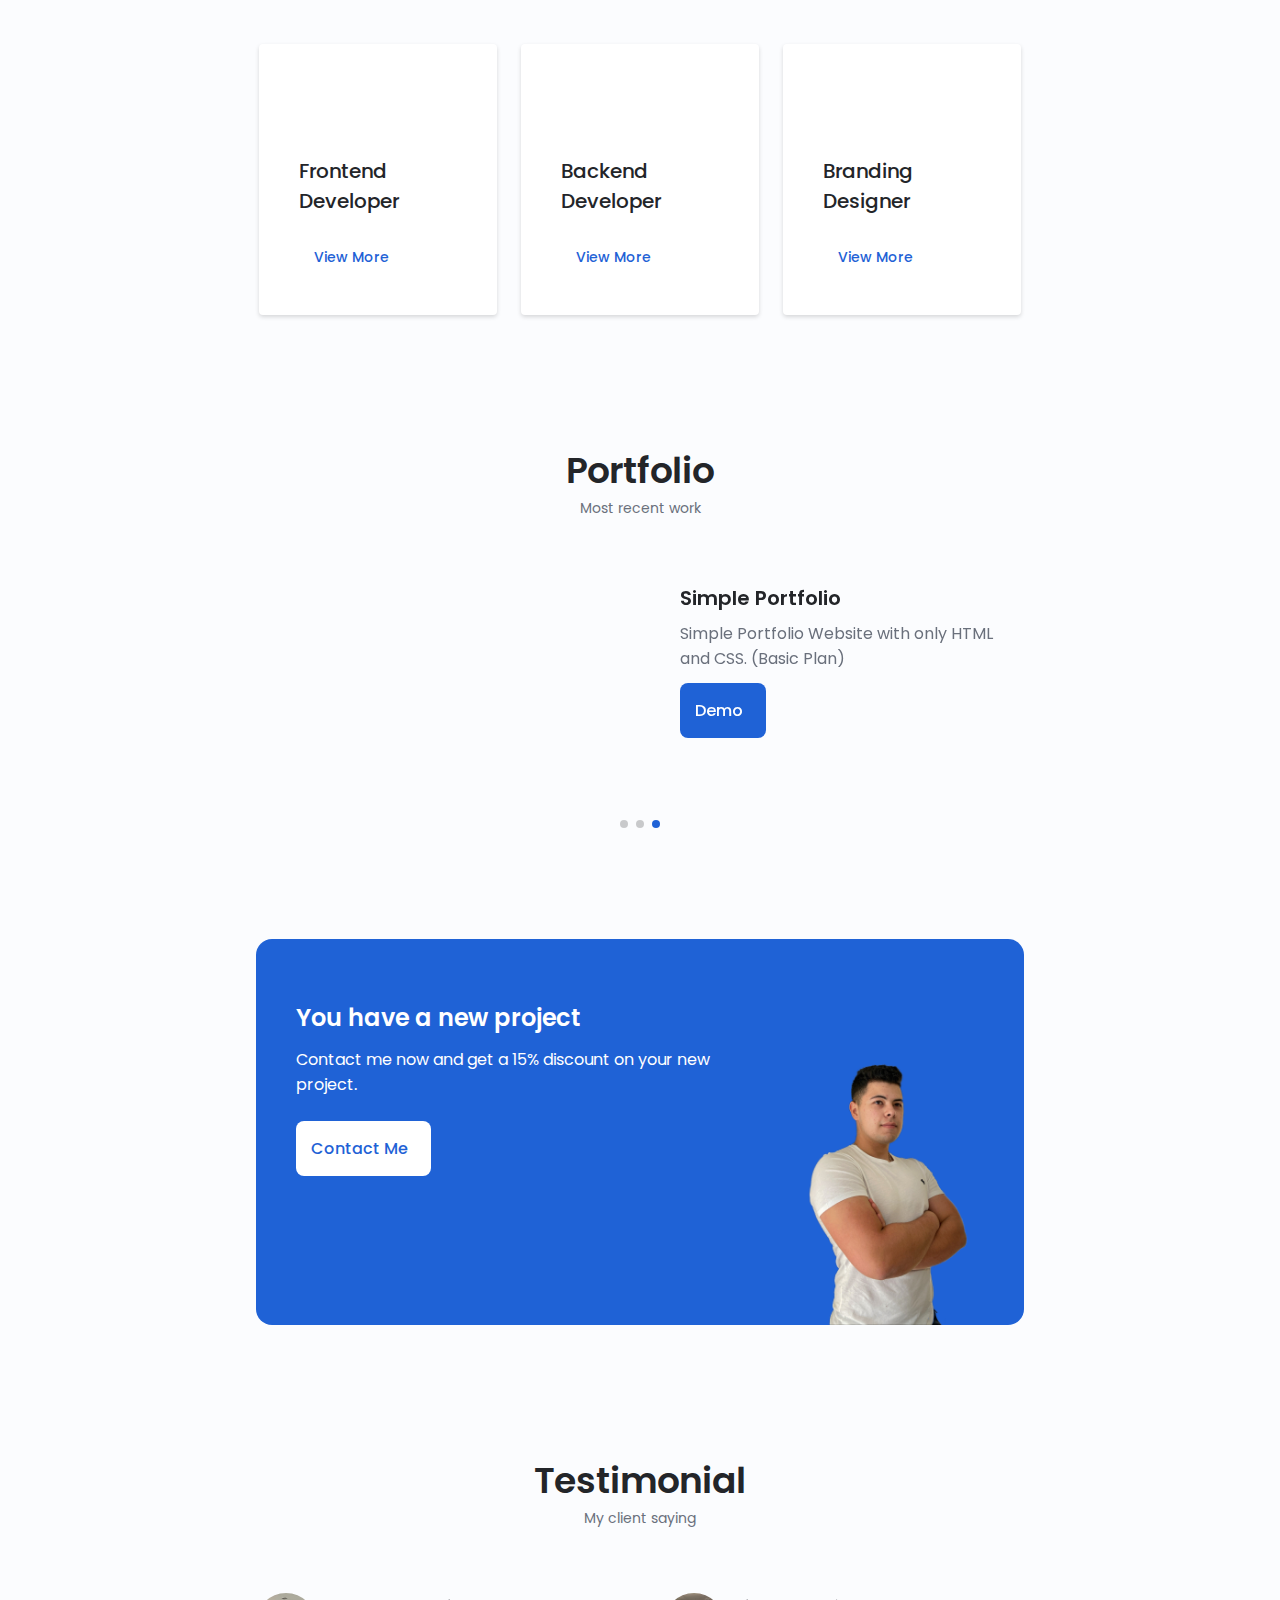
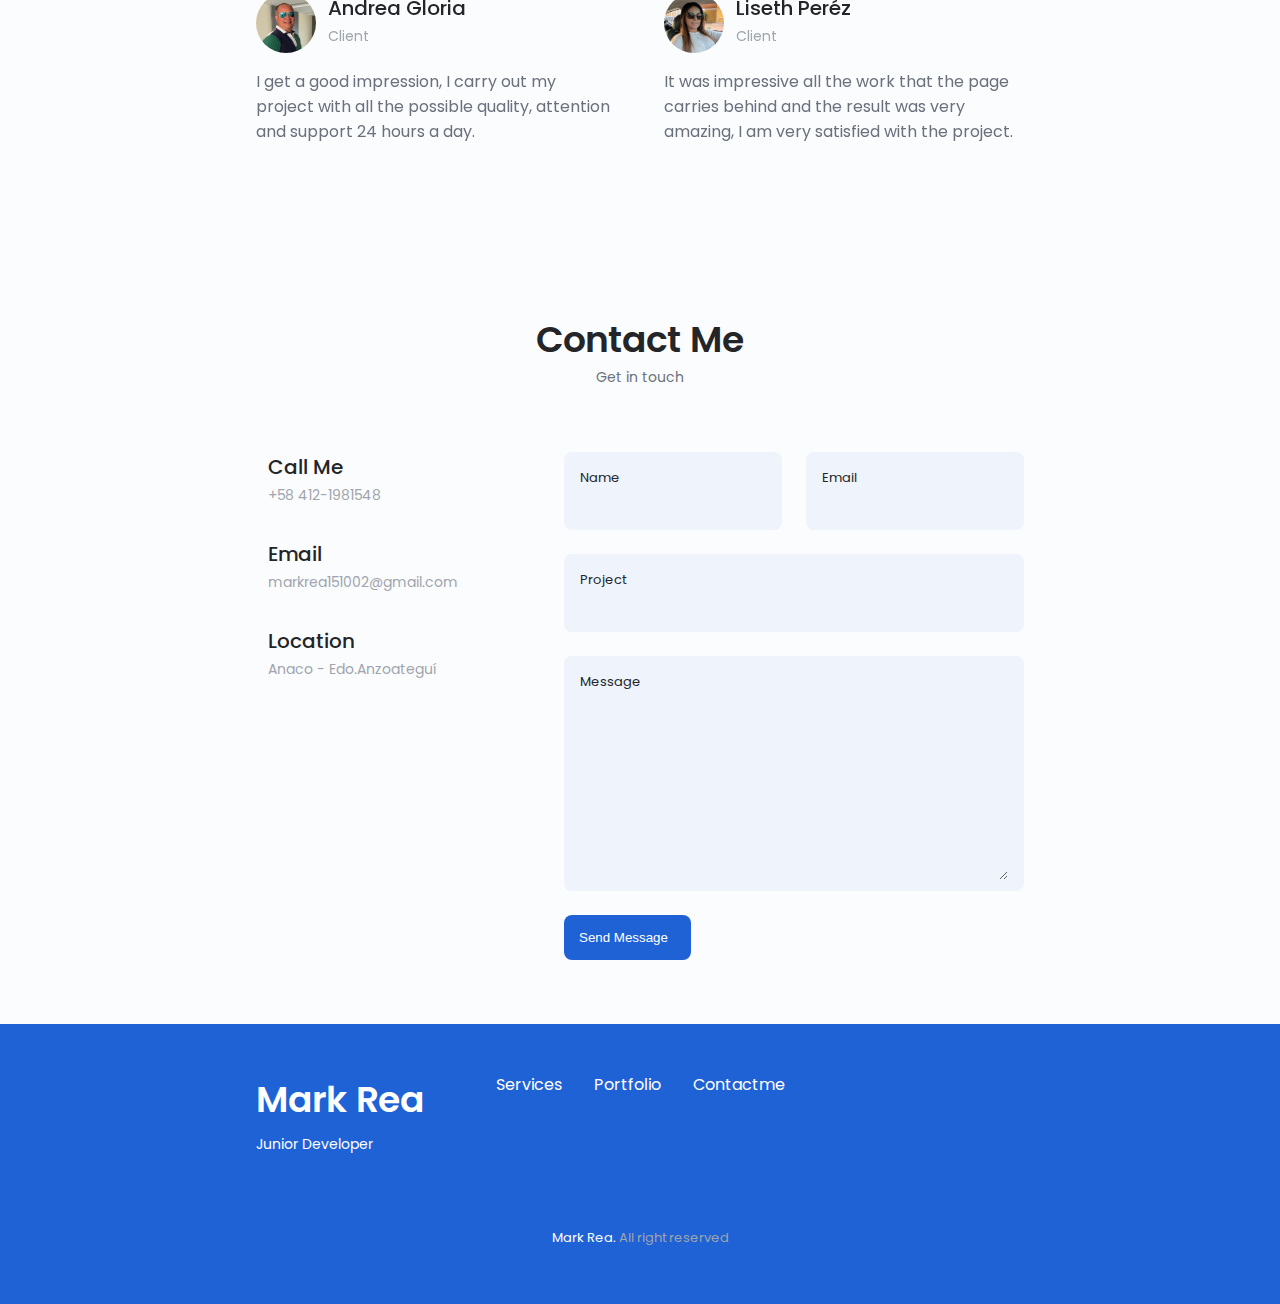
==== commit 11469b1a: "Add files via upload" ====
--- a/index.html
+++ b/index.html
@@ -53,7 +53,7 @@
           </li>
           <li class="nav__item">
             <a href="#contact" class="nav__link">
-              <i class="uil uil-message nav__icon"></i> Contactme
+              <i class="uil uil-message nav__icon"></i> Contact
             </a>
           </li>
         </ul>
@@ -89,7 +89,7 @@
             </a>
           </div>
           <div class="home__img">
-            <svg class="home__blob" viewBox="0 0 200 187" xmlns="http://www.w3.org/2000/svg" xmlns:xlink="http://www.w3.org/1999/xlink">
+              <!-- <svg class="home__blob" viewBox="0 0 200 187" xmlns="http://www.w3.org/2000/svg" xmlns:xlink="http://www.w3.org/1999/xlink">
               <mask id="mask0" mask-type="alpha">
                 <path d="M190.312 36.4879C206.582 62.1187 201.309 102.826 182.328 134.186C163.346 165.547
                                     130.807 187.559 100.226 186.353C69.6454 185.297 41.0228 161.023 21.7403 129.362C2.45775
@@ -102,17 +102,18 @@
                                     129.362C2.45775 97.8511 -7.48481 59.1033 6.67581 34.5279C20.9871 10.1032 59.7028
                                     -0.149132 97.9666 0.00163737C136.23 0.303176 174.193 10.857 190.312 36.4879Z" />
 
-                <image class="home__blob-img" x="12" y="18" xlink:href="assets/img/perfil.PNG" />
+                <image class="home__blob-img" x="12" y="18" xlink:href="assets/img/main-photo.png" />
               </g>
-            </svg>
+            </svg>  -->
+            <img src="assets/img/main-photo.png" class="home__blob-img" alt="">
           </div>
           <div class="home__data">
             <h1 class="home__title">Hi, I'm Mark</h1>
             <h3 class="home__subtitle">Web developer</h3>
             <p class="home__description">Experienced Web Developer adept in all stages of intermediate web 
-            developmen.
+            development.
             </p>
-            <a href="mailto:markrea151002@gmail.com" class="button button--flex">
+            <a href="mailto:markrea151002@gmail.com" class="button__main button--flex">
               Contact Me <i class="uil uil-message button__icon"></i>
             </a>
           </div>
@@ -134,7 +135,7 @@
       <span class="section__subtitle">My introduction</span>
 
       <div class="about__container container grid">
-        <img src="assets/img/perfil.PNG" alt="" class="about__img">
+        <img src="assets/img/portfolio-about.jpg" alt="" class="about__img">
 
         <div class="about__data">
           <p class="about__description">I am a Junior full stack web developer.
@@ -160,7 +161,7 @@
           </div>
 
           <div class="about__buttons">
-            <a download="" href="assets/pdf/Mark - CV.pdf" class="button button--flex">
+            <a download="" href="assets/pdf/CV Mark Rea.pdf" class="button button--flex">
               Download CV<i class="uil uil-download-alt button__icon"></i>
             </a>
           </div>
@@ -202,7 +203,7 @@
               <div class="skills__data">
                 <div class="skills__titles">
                   <h3 class="skills__name">CSS</h3>
-                  <span class="skills__number">60%</span>
+                  <span class="skills__number">68%</span>
                 </div>
                 <div class="skills__bar">
                   <span class="skills__percentage skills__css"></span>
@@ -212,17 +213,17 @@
               <div class="skills__data">
                 <div class="skills__titles">
                   <h3 class="skills__name">JavaScript</h3>
+                  <span class="skills__number">45%</span>
+                </div>
+                <div class="skills__bar">
+                  <span class="skills__percentage skills__js"></span>
+                </div>
+              </div>
+
+              <div class="skills__data">
+                <div class="skills__titles">
+                  <h3 class="skills__name">React</h3>
                   <span class="skills__number">25%</span>
-                </div>
-                <div class="skills__bar">
-                  <span class="skills__percentage skills__js"></span>
-                </div>
-              </div>
-
-              <div class="skills__data">
-                <div class="skills__titles">
-                  <h3 class="skills__name">React</h3>
-                  <span class="skills__number">10%</span>
                 </div>
                 <div class="skills__bar">
                   <span class="skills__percentage skills__react"></span>
@@ -249,7 +250,7 @@
               <div class="skills__data">
                 <div class="skills__titles">
                   <h3 class="skills__name">PHP</h3>
-                  <span class="skills__number">10%</span>
+                  <span class="skills__number">15%</span>
                 </div>
                 <div class="skills__bar">
                   <span class="skills__percentage skills__php"></span>
@@ -279,7 +280,7 @@
               <div class="skills__data">
                 <div class="skills__titles">
                   <h3 class="skills__name">Python</h3>
-                  <span class="skills__number">50%</span>
+                  <span class="skills__number">60%</span>
                 </div>
                 <div class="skills__bar">
                   <span class="skills__percentage skills__python"></span>
@@ -327,7 +328,7 @@
               <div class="skills__data">
                 <div class="skills__titles">
                   <h3 class="skills__name">Photoshop</h3>
-                  <span class="skills__number">10%</span>
+                  <span class="skills__number">30%</span>
                 </div>
                 <div class="skills__bar">
                   <span class="skills__percentage skills__photoshop"></span>
@@ -391,7 +392,7 @@
 
               <div>
                 <h3 class="qualification__title">Python Course</h3>
-                <span class="qualification__subtitle">Sololearn - Online</span>
+                <span class="qualification__subtitle">International Course</span>
                 <div class="qualification__calendar">
                   <i class="uil uil-calendar-alt"></i>
                   2022 - 2022
@@ -403,7 +404,7 @@
             <div class="qualification__data">
               <div>
                 <h3 class="qualification__title">HTML CSS</h3>
-                <span class="qualification__subtitle">Nicolas Schurman - Udemy</span>
+                <span class="qualification__subtitle">International Course</span>
                 <div class="qualification__calendar">
                   <i class="uil uil-calendar-alt"></i>
                   2022 - 2022
@@ -428,7 +429,7 @@
 
               <div>
                 <h3 class="qualification__title">JavaScript</h3>
-                <span class="qualification__subtitle">Nicolas Schurman - Udemy</span>
+                <span class="qualification__subtitle">International Course</span>
                 <div class="qualification__calendar">
                   <i class="uil uil-calendar-alt"></i>
                   2022 - 2022
@@ -440,7 +441,7 @@
             <div class="qualification__data">
               <div>
                 <h3 class="qualification__title">Web Development</h3>
-                <span class="qualification__subtitle">Dr.Angela Yu - Udemy</span>
+                <span class="qualification__subtitle">UK Boostcamp</span>
                 <div class="qualification__calendar">
                   <i class="uil uil-calendar-alt"></i>
                   2022 - Still
@@ -464,7 +465,7 @@
 
               <div>
                 <h3 class="qualification__title">React</h3>
-                <span class="qualification__subtitle">Dr.Angela Yu - Udemy</span>
+                <span class="qualification__subtitle">UK Boostcamp</span>
                 <div class="qualification__calendar">
                   <i class="uil uil-calendar-alt"></i>
                   2022 - Still
@@ -689,7 +690,7 @@
 
     <!--==================== PORTFOLIO ====================-->
     <section class="portfolio section" id="portfolio">
-      <h2 class="section__title">Portafolio</h2>
+      <h2 class="section__title">Portfolio</h2>
       <span class="section__subtitle">Most recent work</span>
 
       <div class="portfolio__container container swiper-container">
@@ -700,7 +701,7 @@
 
             <div class="portafolio__data">
               <h3 class="portfolio__title">Construction Website</h3>
-              <p class="portfolio__description">Website adaptable to all devices, with animated interactions.
+              <p class="portfolio__description">Website adaptable to all devices, with animated interactions. (Premium Plan)
               </p>
               <a href="Empresa-H.G/index.html" class="button button--flex button--small portfolio__button">
                 Demo
@@ -715,7 +716,7 @@
 
             <div class="portafolio__data">
               <h3 class="portfolio__title">Food Website</h3>
-              <p class="portfolio__description">Website with full menu, animation and interactions.
+              <p class="portfolio__description">Website with full menu, animation and interactions. (Ultimate Plan)
               </p>
               <a href="Alimentos Mark/index.html" class="button button--flex button--small portfolio__button">
                 Demo
@@ -730,7 +731,7 @@
 
             <div class="portafolio__data">
               <h3 class="portfolio__title">Simple Portfolio</h3>
-              <p class="portfolio__description">Simple Portfolio Website with only HTML and CSS.
+              <p class="portfolio__description">Simple Portfolio Website with only HTML and CSS. (Basic Plan)
               </p>
               <a href="PORTAFOLIO/index.html" class="button button--flex button--small portfolio__button">
                 Demo
@@ -759,14 +760,14 @@
         <div class="project__container container grid">
           <div class="project__data">
             <h2 class="project__title">You have a new project</h2>
-            <p class="project__description">Contact me now and get a 30% discount on your new project.</p>
+            <p class="project__description">Contact me now and get a 15% discount on your new project.</p>
             <a href="mailto:markrea151002@gmail.com" class="button button--flex button--white">
               Contact Me
               <i class="uil uil-message project__icon button__icon"></i>
             </a>
           </div>
 
-          <img src="assets/img/perfil.PNG" alt="" class="project__img">
+          <img src="assets/img/extra.png" alt="" class="project__img">
         </div>
       </div>
     </section>
@@ -800,7 +801,7 @@
             </div>
 
             <p class="testimonial__description">I get a good impression, I carry
-              out my project with all the possible quality and attention and
+              out my project with all the possible quality, attention and
               support 24 hours a day.
             </p>
           </div>
--- a/assets/css/styles.css
+++ b/assets/css/styles.css
@@ -72,7 +72,7 @@
 /*========== Variables Dark theme ==========*/
 body.dark-theme{
   /* HSL color mode */
-  --first-color-second: hsl(var(--hue-color), 30%, 8%);
+  --first-color-second: hsl(var(--hue-color), 30%, 15%);
   --title-color: hsl(var(--hue-color), 8%, 95%);
   --text-color: hsl(var(--hue-color), 8%, 75%);
   --input-color: hsl(var(--hue-color), 29%, 16%);
@@ -271,8 +271,10 @@
 }
 
 /*==================== HOME ====================*/
+
 .home__container {
   gap: 1rem;
+  margin: 0;
 }
 
 .home__content {
@@ -282,6 +284,7 @@
 }
 
 .home__social{
+  padding: 20px;
   display: grid;
   grid-template-columns: max-content;
   row-gap: 1rem;
@@ -298,11 +301,15 @@
 
 .home__blob{
   width: 200px;
+  height: 300px;
   fill: var(--first-color);
 }
 
 .home__blob-img {
-  width: 170px;
+  width: 210px;
+  border-radius: 100px;
+  background-color: var(--first-color);;
+  margin: 25px;
 }
 
 .home__data {
@@ -311,6 +318,7 @@
 
 .home__title{
   font-size: var(--big-font-size);
+  margin-left: 20px;
 }
 
 .home__subtitle {
@@ -318,10 +326,22 @@
   color: var(--text-color);
   font-weight: var(--font-medium);
   margin-bottom: var(--mb-0-75);
+  margin-left: 20px;
 }
 
 .home__description {
   margin-bottom: var(--mb-2);
+  margin-left: 20px;
+}
+
+.button__main {
+  display: inline-block;
+  background-color: var(--first-color);
+  color: #fff;
+  padding: .5rem;
+  border-radius: .5rem;
+  font-weight: var(--font-medium);
+  margin-left: 20px;
 }
 
 .home__scroll {
@@ -385,6 +405,7 @@
 .button--flex{
   display: inline-flex;
   align-items: center;
+  cursor: pointer;
 }
 
 .button--small {
@@ -508,19 +529,19 @@
 }
 
 .skills__css {
-  width: 60%;
+  width: 68%;
 }
 
 .skills__js {
+  width: 45%;
+}
+
+.skills__react {
   width: 25%;
 }
 
-.skills__react {
-  width: 10%;
-}
-
 .skills__php {
-  width: 10%;
+  width: 15%;
 }
 
 .skills__node {
@@ -531,7 +552,7 @@
 }
 
 .skills__python {
-  width: 50%;
+  width: 60%;
 }
 
 .skills__figma {
@@ -543,7 +564,7 @@
 }
 
 .skills__photoshop {
-  width: 10%;
+  width: 30%;
 }
 
 .skills__close .skills__list {
@@ -815,8 +836,9 @@
 }
 
 .project__img{
-  width: 232px;
+  width: 190px;
   justify-self: center;
+  border: none;
 }
 
 /*==================== TESTIMONIAL ====================*/
@@ -1037,9 +1059,9 @@
   .home__content{
     grid-template-columns: .25fr 3fr;
   }
-  .home__blob{
+  .home__blob-img{
     width: 180px;
-  }
+ }
 
   .skills__title{
     font-size: var(--normal-font-size);
@@ -1160,7 +1182,7 @@
     row-gap: 5rem;
   }
   .home__content{
-    padding-top: 5.5rem;
+    /* padding-top: 5.5rem; */
     column-gap: 2rem;
   }
   .home__blob{
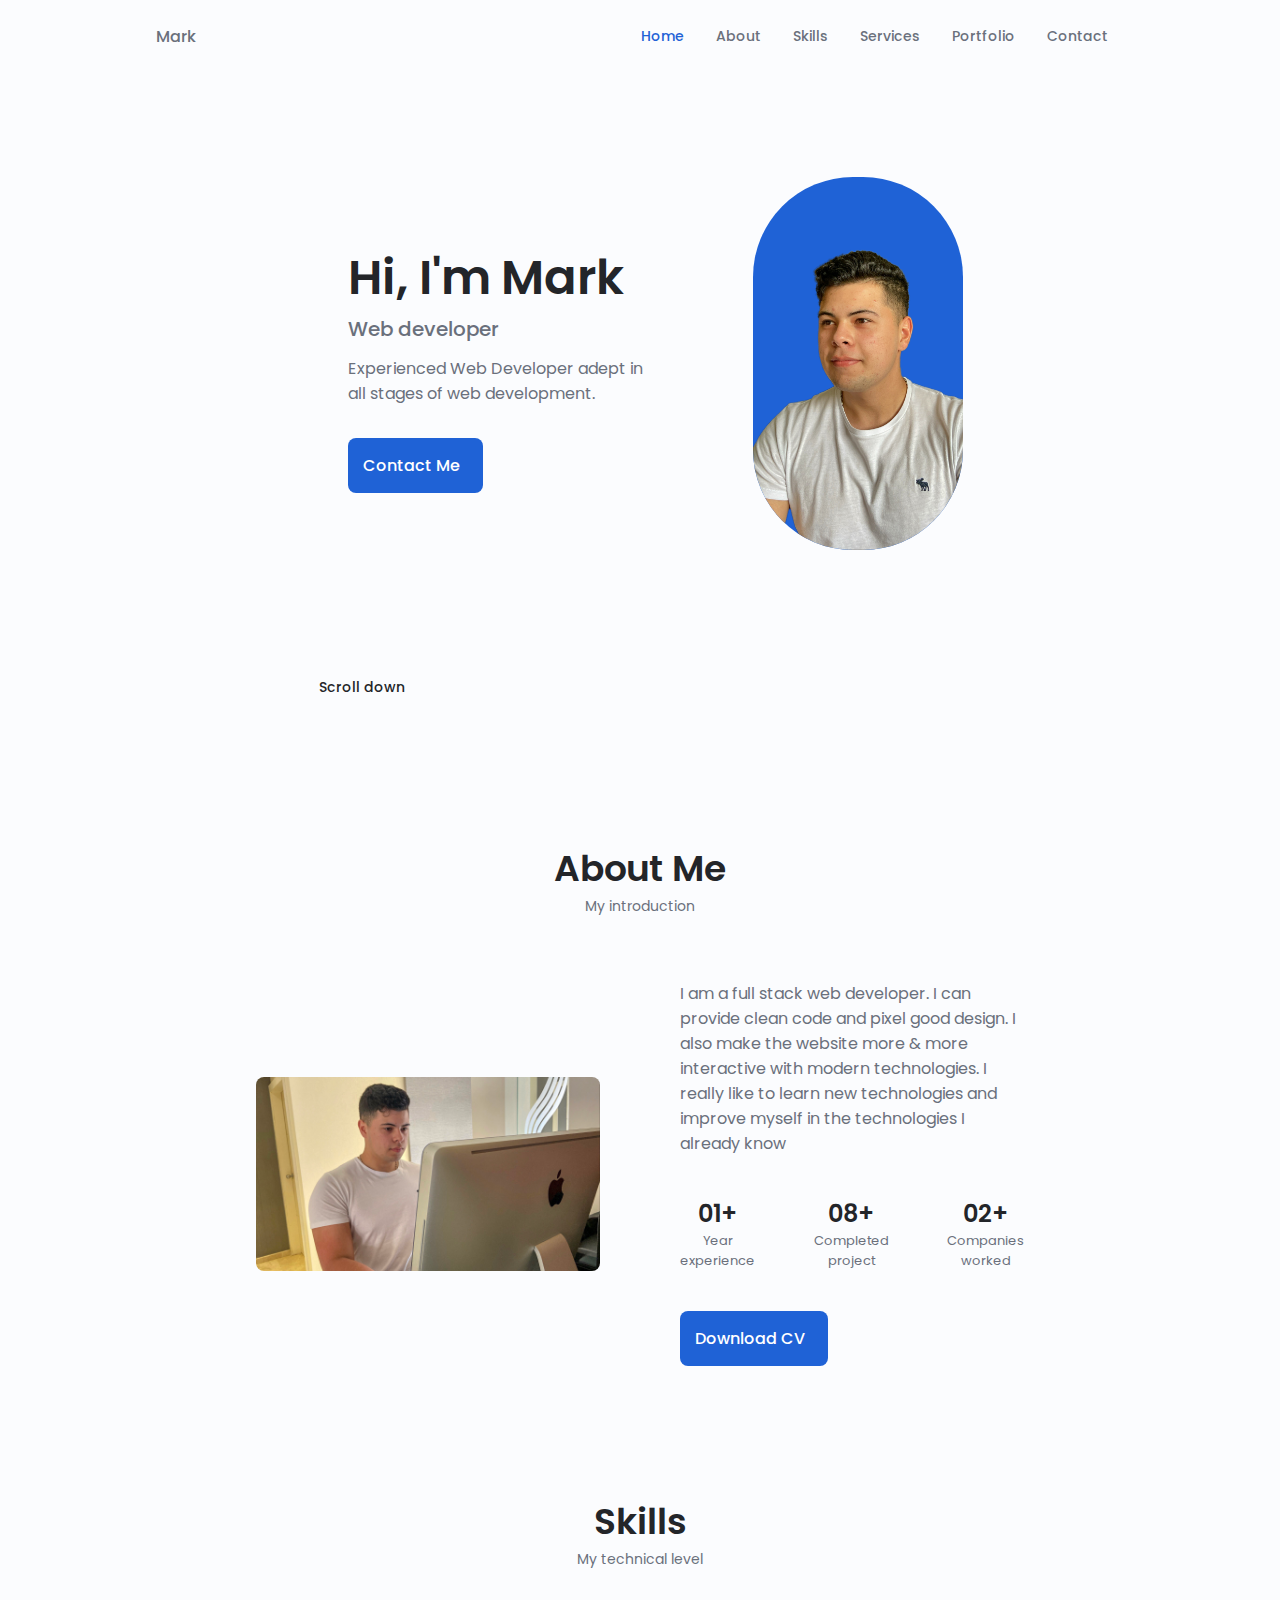
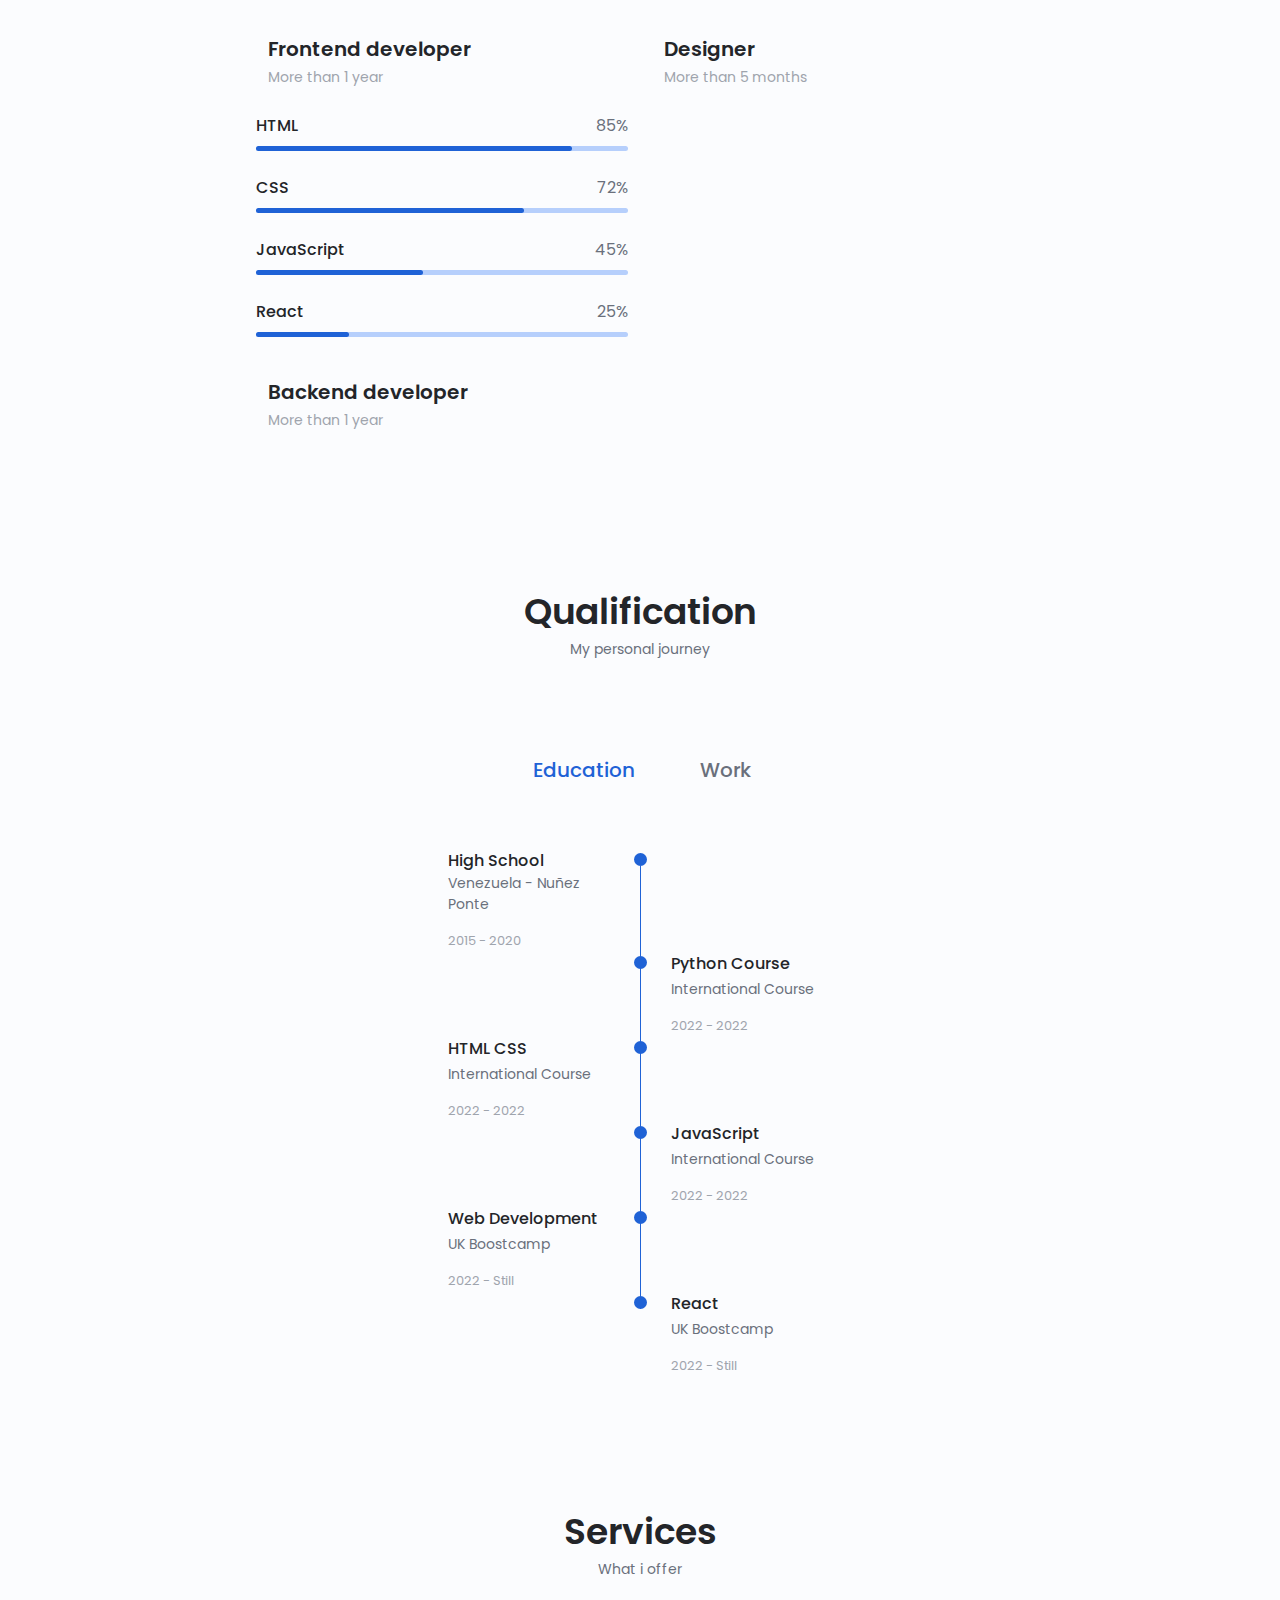
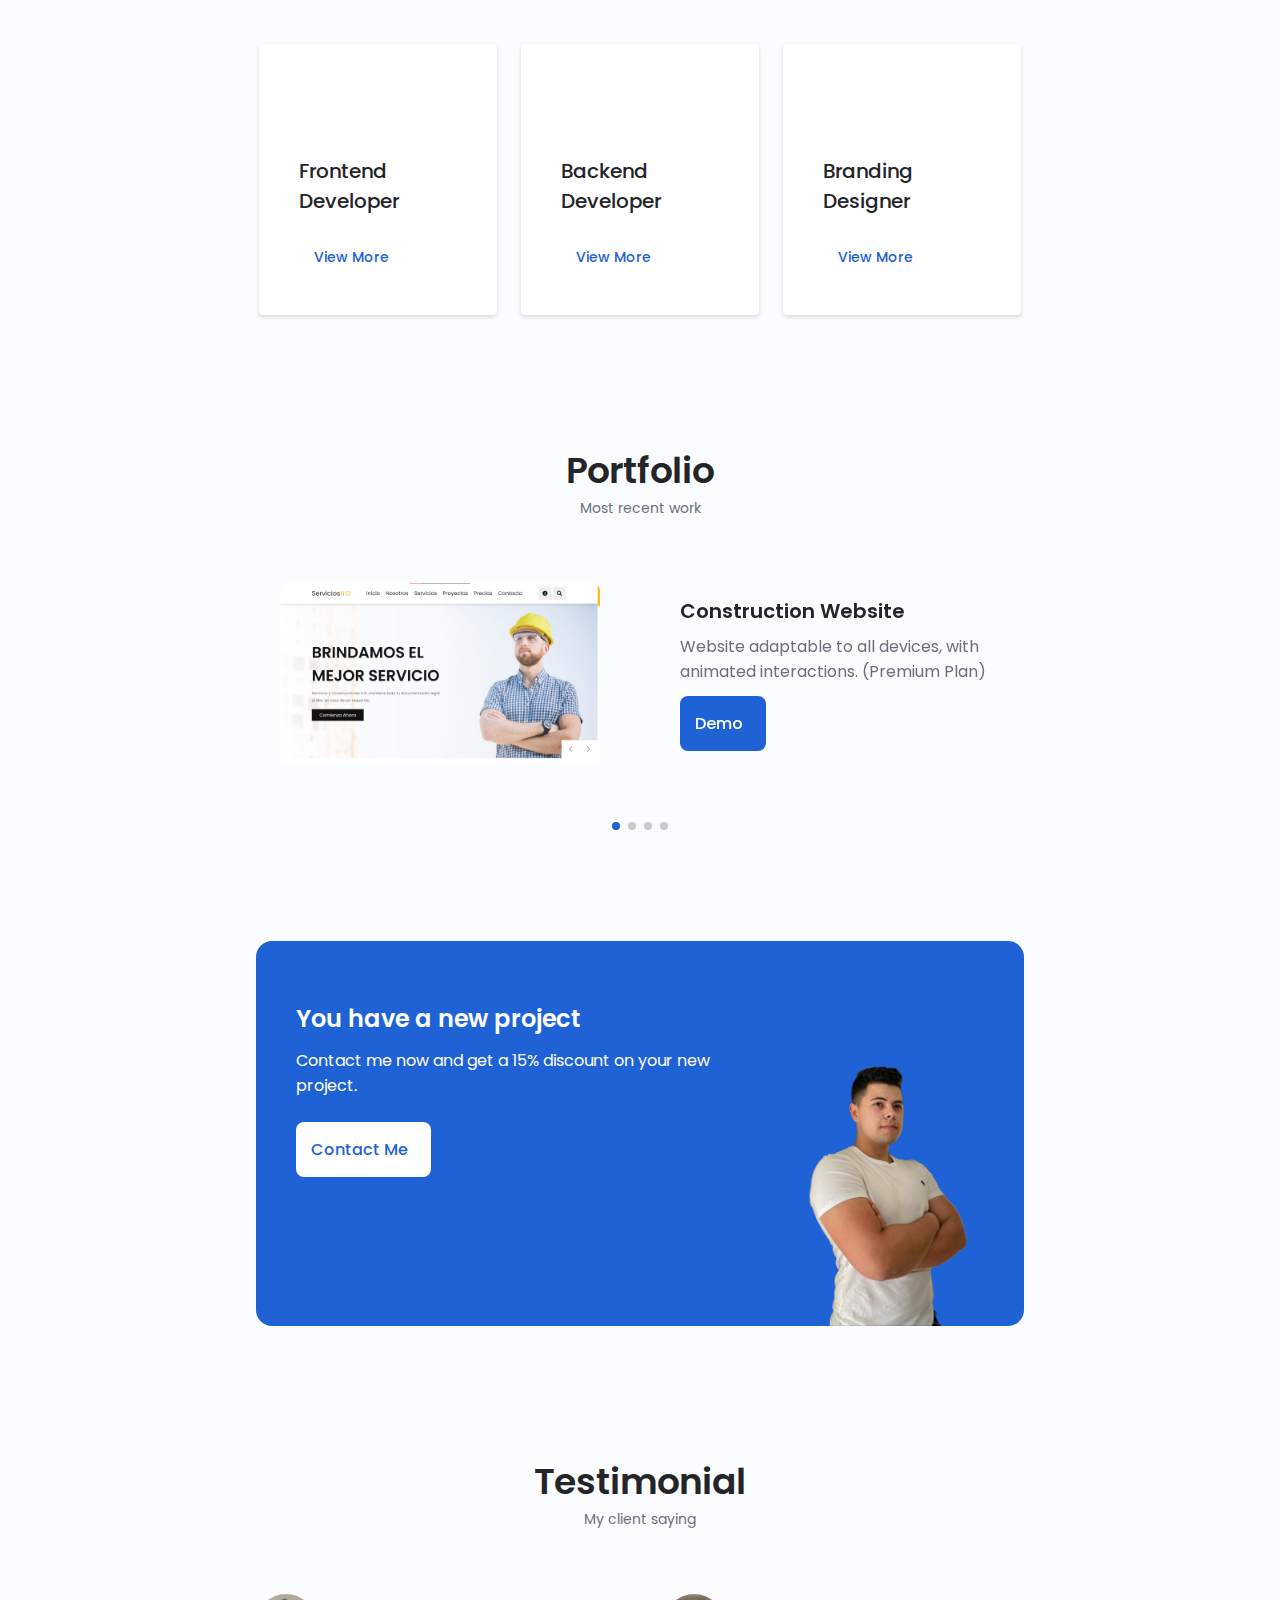
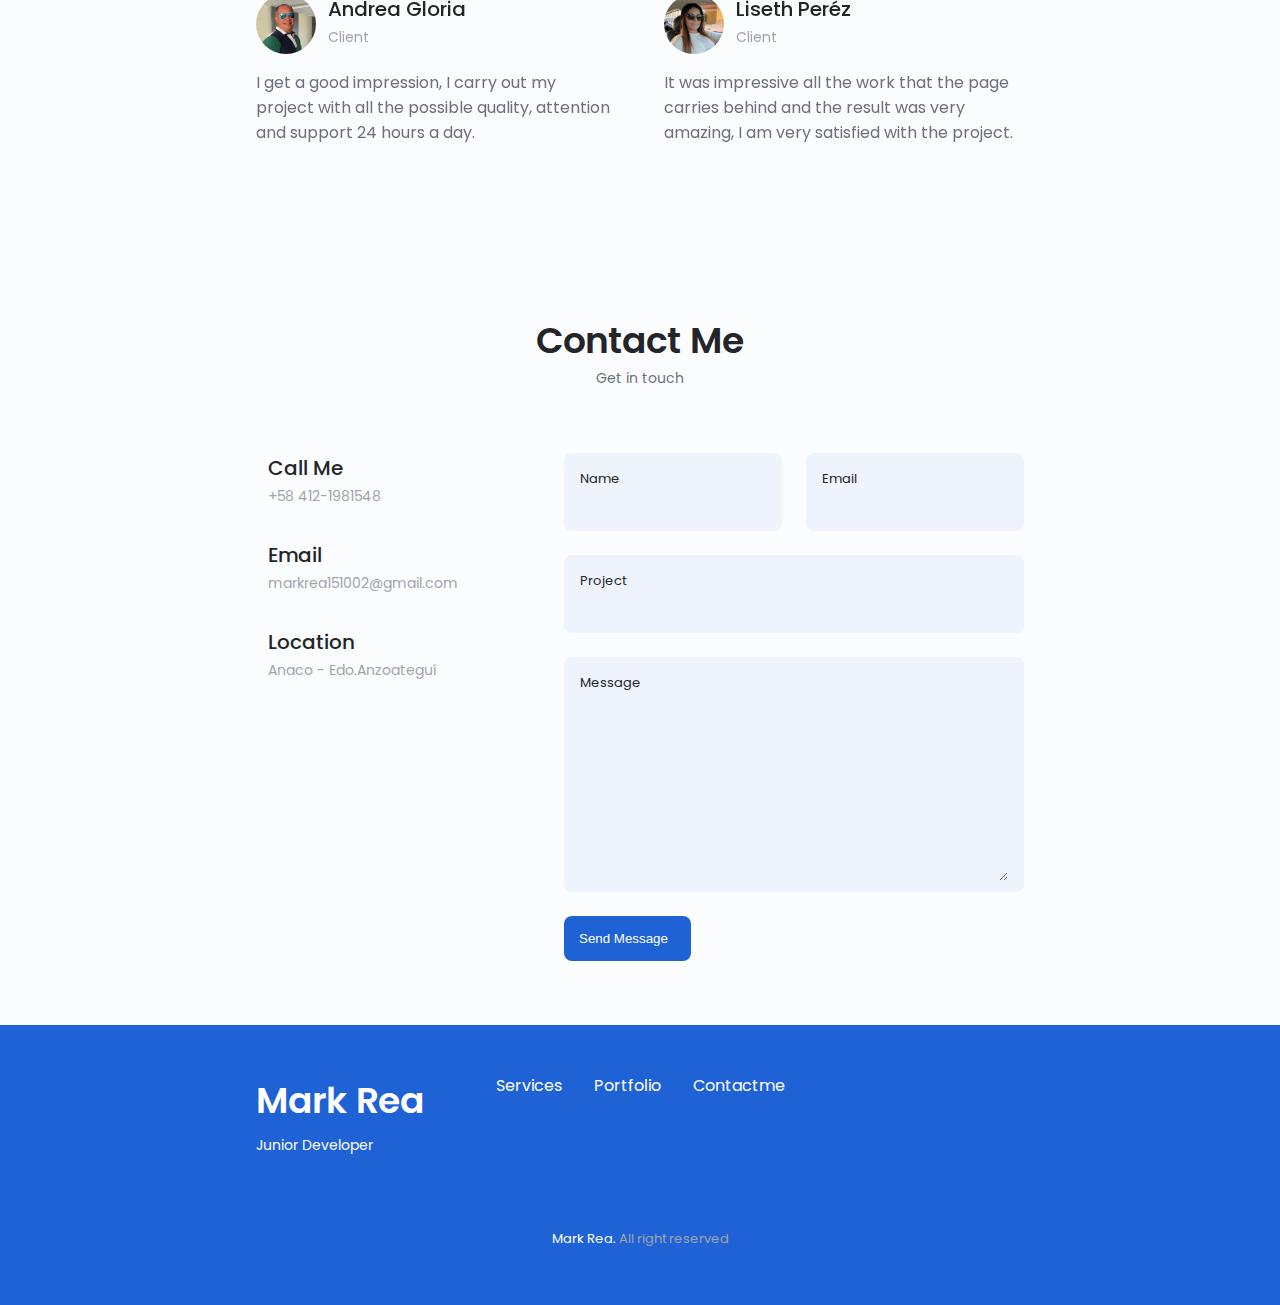
==== commit 007c4f47: "Portfolio" ====
--- a/index.html
+++ b/index.html
@@ -110,7 +110,7 @@
           <div class="home__data">
             <h1 class="home__title">Hi, I'm Mark</h1>
             <h3 class="home__subtitle">Web developer</h3>
-            <p class="home__description">Experienced Web Developer adept in all stages of intermediate web 
+            <p class="home__description">Experienced Web Developer adept in all stages of web 
             development.
             </p>
             <a href="mailto:markrea151002@gmail.com" class="button__main button--flex">
@@ -138,19 +138,19 @@
         <img src="assets/img/portfolio-about.jpg" alt="" class="about__img">
 
         <div class="about__data">
-          <p class="about__description">I am a Junior full stack web developer.
+          <p class="about__description">I am a full stack web developer.
             I can provide clean code and pixel good design. I also make the website more & more
             interactive with modern technologies. I really like to learn new technologies and improve
             myself in the technologies I already know</p>
 
           <div class="about__info">
             <div>
-              <span class="about__info-title">09+</span>
-              <span class="about__info-name">Months <br> experience</span>
+              <span class="about__info-title">01+</span>
+              <span class="about__info-name">Year <br> experience</span>
             </div>
 
             <div>
-              <span class="about__info-title">06+</span>
+              <span class="about__info-title">08+</span>
               <span class="about__info-name">Completed <br> project</span>
             </div>
 
@@ -161,7 +161,7 @@
           </div>
 
           <div class="about__buttons">
-            <a download="" href="assets/pdf/CV Mark Rea.pdf" class="button button--flex">
+            <a download="" href="assets/pdf/Mark rea CV (1).pdf" class="button button--flex">
               Download CV<i class="uil uil-download-alt button__icon"></i>
             </a>
           </div>
@@ -183,7 +183,7 @@
 
               <div>
                 <h1 class="skills__title">Frontend developer</h1>
-                <span class="skills__subtitle">More than 8 months</span>
+                <span class="skills__subtitle">More than 1 year</span>
               </div>
 
               <i class="uil uil-angle-down skills__arrow"></i>
@@ -193,7 +193,7 @@
               <div class="skills__data">
                 <div class="skills__titles">
                   <h3 class="skills__name">HTML</h3>
-                  <span class="skills__number">75%</span>
+                  <span class="skills__number">85%</span>
                 </div>
                 <div class="skills__bar">
                   <span class="skills__percentage skills__html"></span>
@@ -203,7 +203,7 @@
               <div class="skills__data">
                 <div class="skills__titles">
                   <h3 class="skills__name">CSS</h3>
-                  <span class="skills__number">68%</span>
+                  <span class="skills__number">72%</span>
                 </div>
                 <div class="skills__bar">
                   <span class="skills__percentage skills__css"></span>
@@ -240,7 +240,7 @@
 
               <div>
                 <h1 class="skills__title">Backend developer</h1>
-                <span class="skills__subtitle">More than 9 months</span>
+                <span class="skills__subtitle">More than 1 year</span>
               </div>
 
               <i class="uil uil-angle-down skills__arrow"></i>
@@ -280,7 +280,7 @@
               <div class="skills__data">
                 <div class="skills__titles">
                   <h3 class="skills__name">Python</h3>
-                  <span class="skills__number">60%</span>
+                  <span class="skills__number">87%</span>
                 </div>
                 <div class="skills__bar">
                   <span class="skills__percentage skills__python"></span>
@@ -298,7 +298,7 @@
 
               <div>
                 <h1 class="skills__title">Designer</h1>
-                <span class="skills__subtitle">More than 2 month</span>
+                <span class="skills__subtitle">More than 5 months</span>
               </div>
 
               <i class="uil uil-angle-down skills__arrow"></i>
@@ -328,7 +328,7 @@
               <div class="skills__data">
                 <div class="skills__titles">
                   <h3 class="skills__name">Photoshop</h3>
-                  <span class="skills__number">30%</span>
+                  <span class="skills__number">45%</span>
                 </div>
                 <div class="skills__bar">
                   <span class="skills__percentage skills__photoshop"></span>
@@ -679,7 +679,11 @@
               <ul class="services__modal-services grid">
                 <li class="services__modal-service">
                   <i class="uil uil-check-circle services__modal-icon"></i>
-                  <p>Still working in this section.</p>
+                  <p>I can design your logo and flyer.</p>
+                </li>
+                <li class="services__modal-service">
+                  <i class="uil uil-check-circle services__modal-icon"></i>
+                  <p>I can make you a pre design of your dream website.</p>
                 </li>
               </ul>
             </div>
@@ -726,6 +730,21 @@
           </div>
 
           <!--==================== PORTFOLIO 3====================-->
+          <div class="portfolio__content grid swiper-slide">
+            <img src="assets/img/project-4.jpeg" alt="" class="portfolio__img">
+
+            <div class="portafolio__data">
+              <h3 class="portfolio__title">Electronic Website</h3>
+              <p class="portfolio__description">Website with full menu, animation and interactions. (Ultimate Plan)
+              </p>
+              <a href="Inv-Niarg/index.html" class="button button--flex button--small portfolio__button">
+                Demo
+                <i class="uil uil-arrow-right button__icon"></i>
+              </a>
+            </div>
+          </div>
+
+          <!--==================== PORTFOLIO 4====================-->
           <div class="portfolio__content grid swiper-slide">
             <img src="assets/img/project-3.png" alt="" class="portfolio__img">
 
--- a/assets/css/styles.css
+++ b/assets/css/styles.css
@@ -525,11 +525,11 @@
 }
 
 .skills__html {
-  width: 75%;
+  width: 85%;
 }
 
 .skills__css {
-  width: 68%;
+  width: 72%;
 }
 
 .skills__js {
@@ -552,7 +552,7 @@
 }
 
 .skills__python {
-  width: 60%;
+  width: 87%;
 }
 
 .skills__figma {
@@ -564,7 +564,7 @@
 }
 
 .skills__photoshop {
-  width: 30%;
+  width: 45%;
 }
 
 .skills__close .skills__list {
